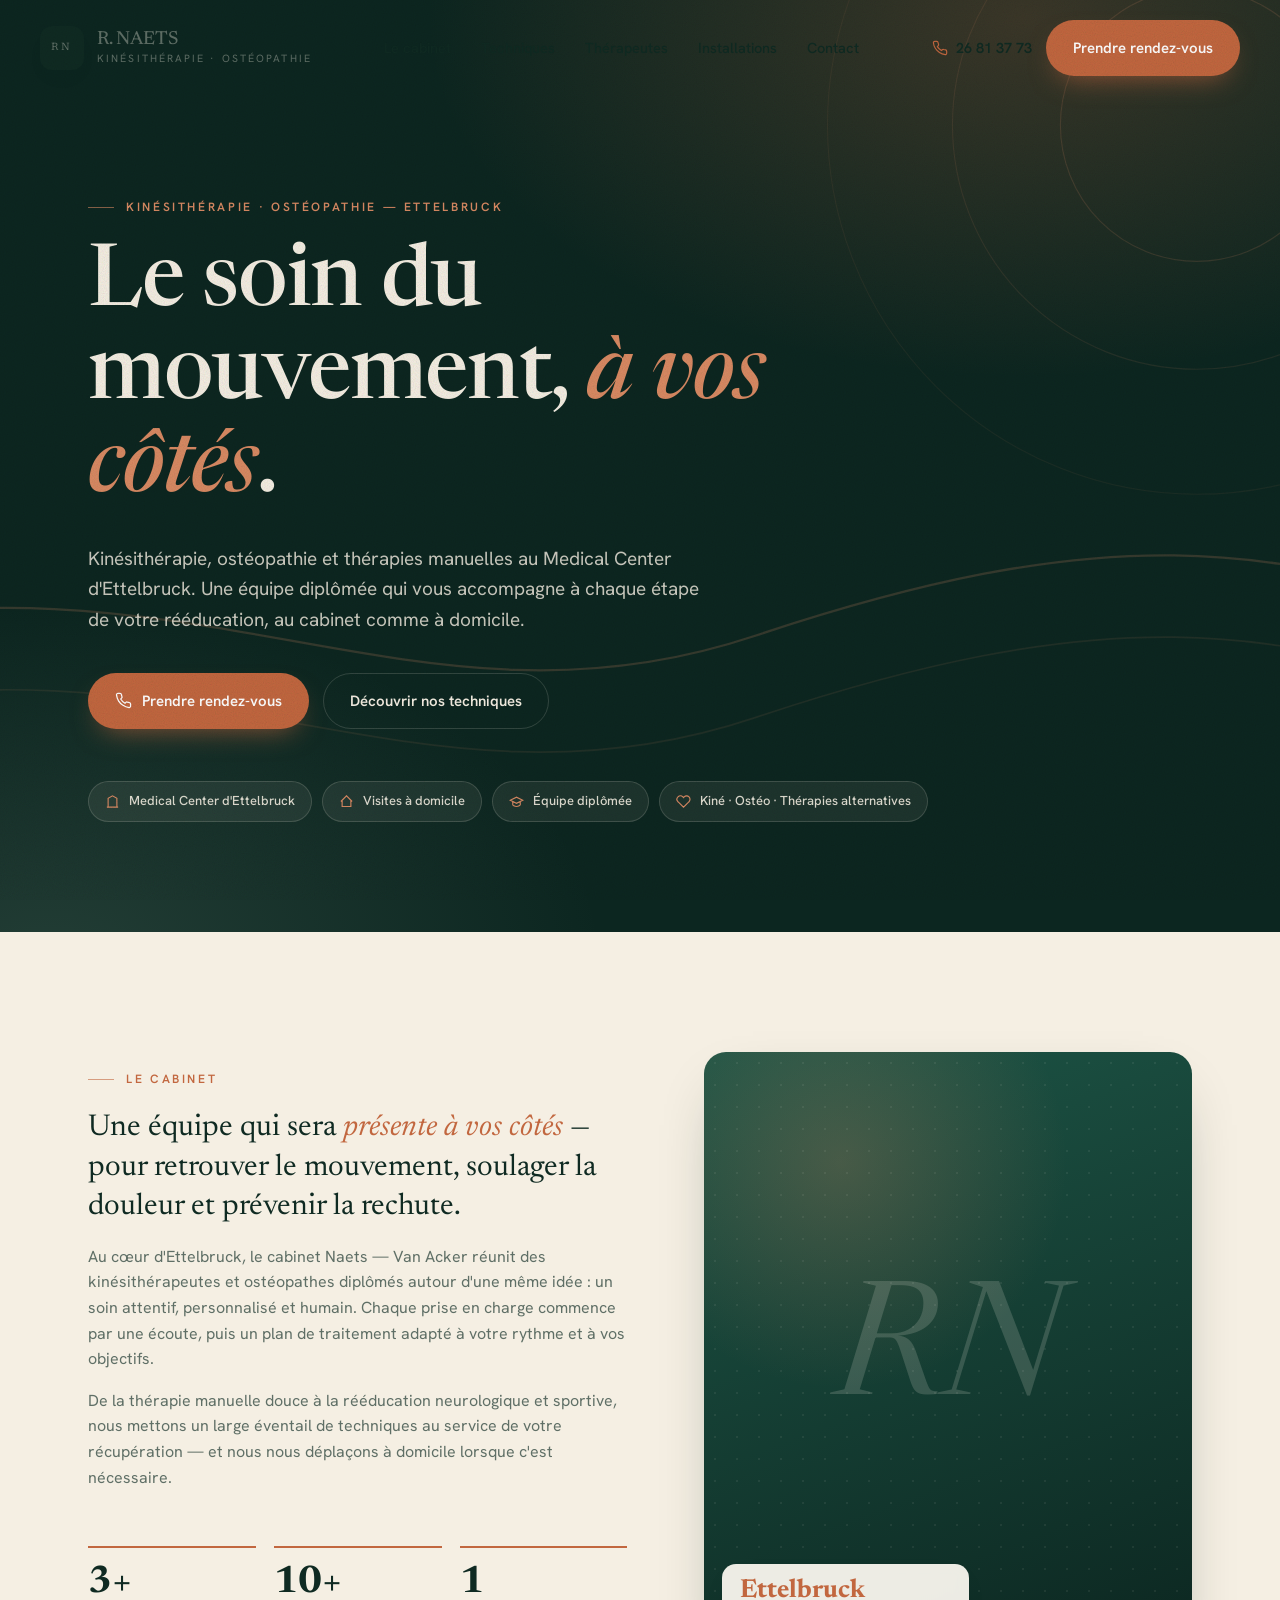
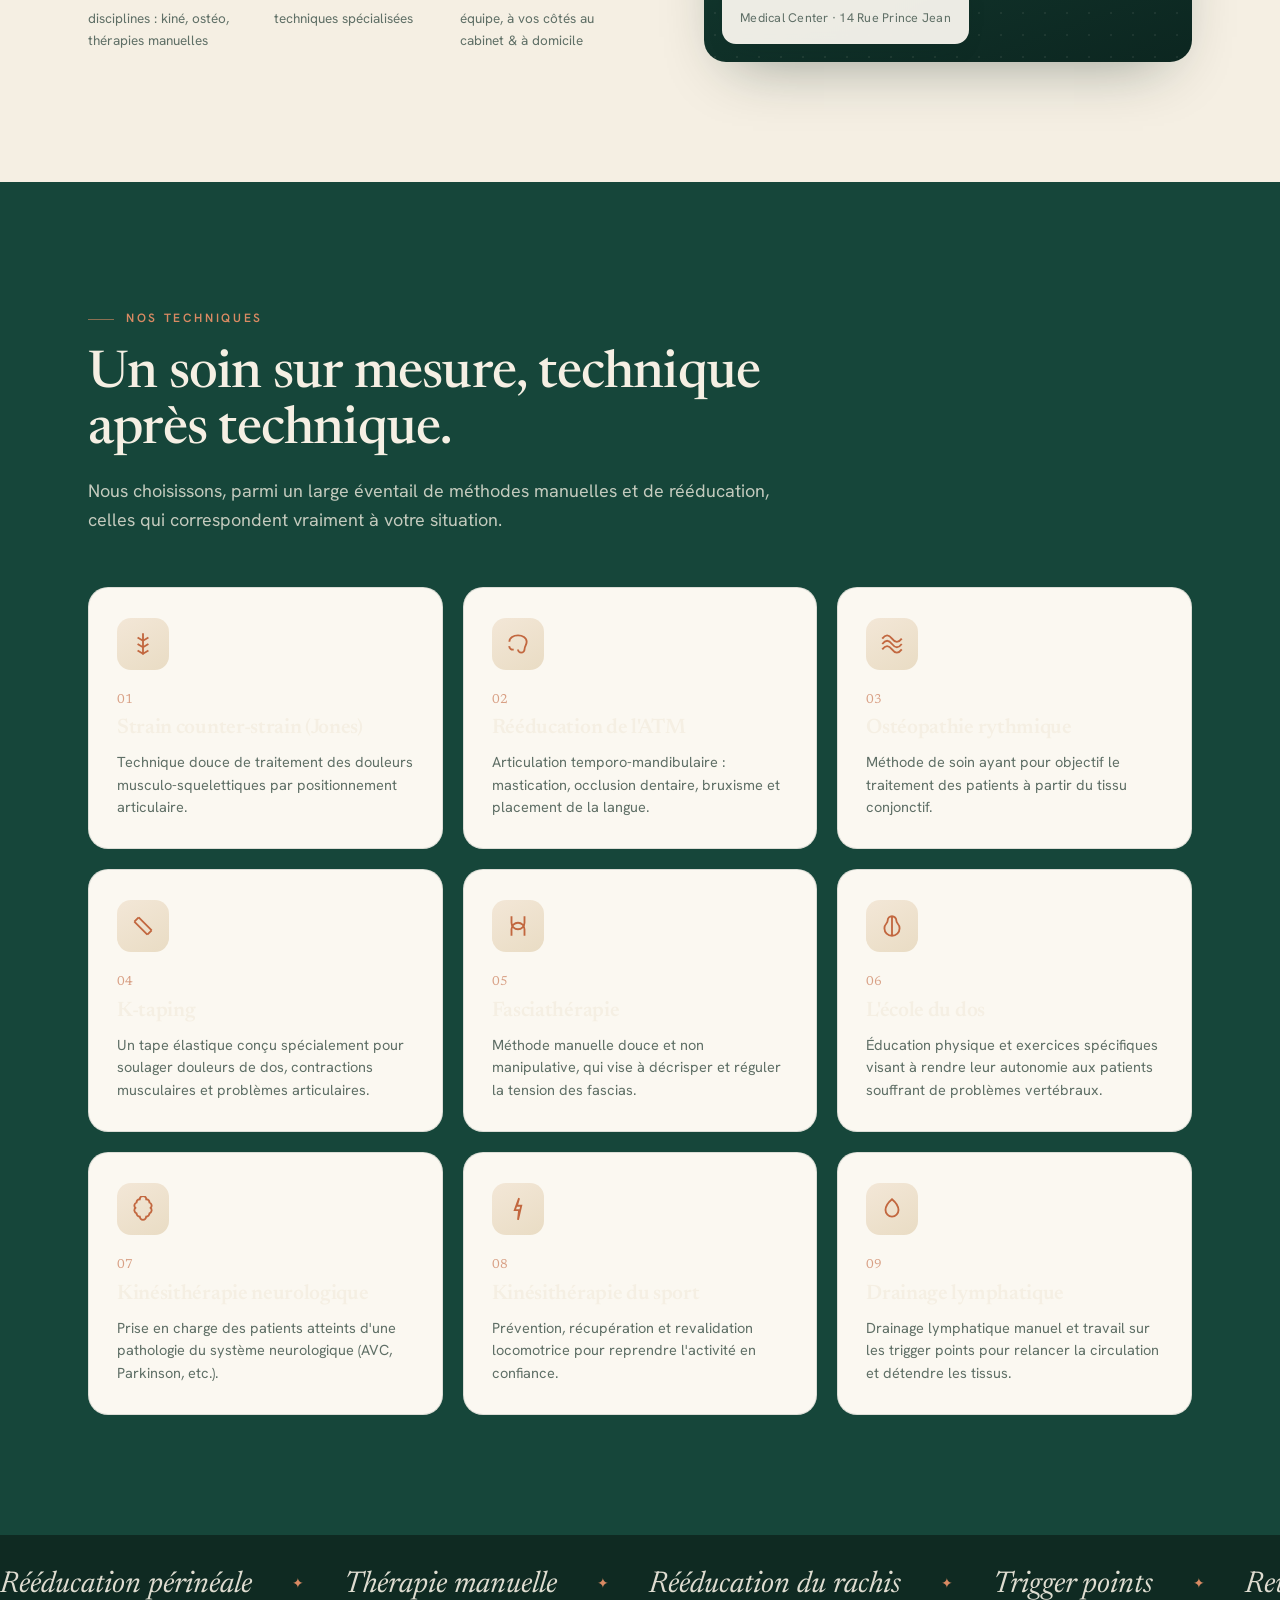
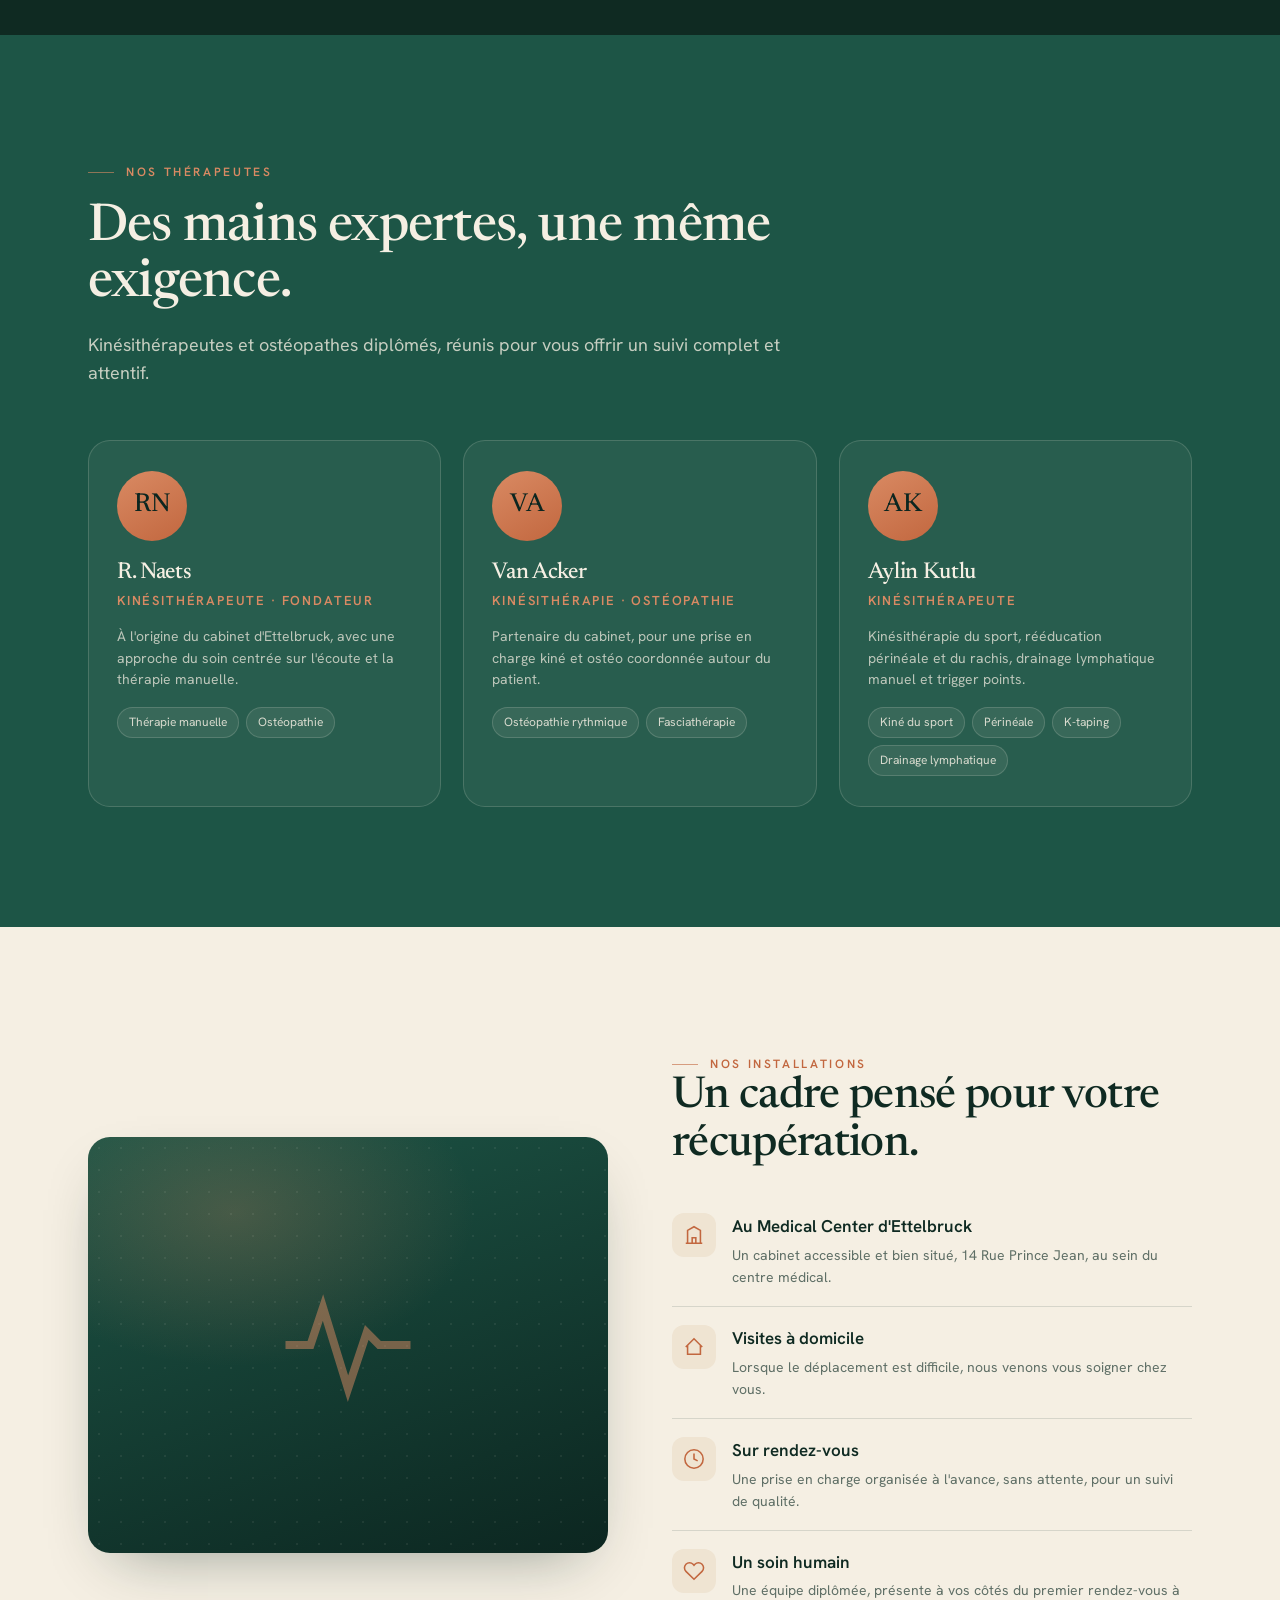
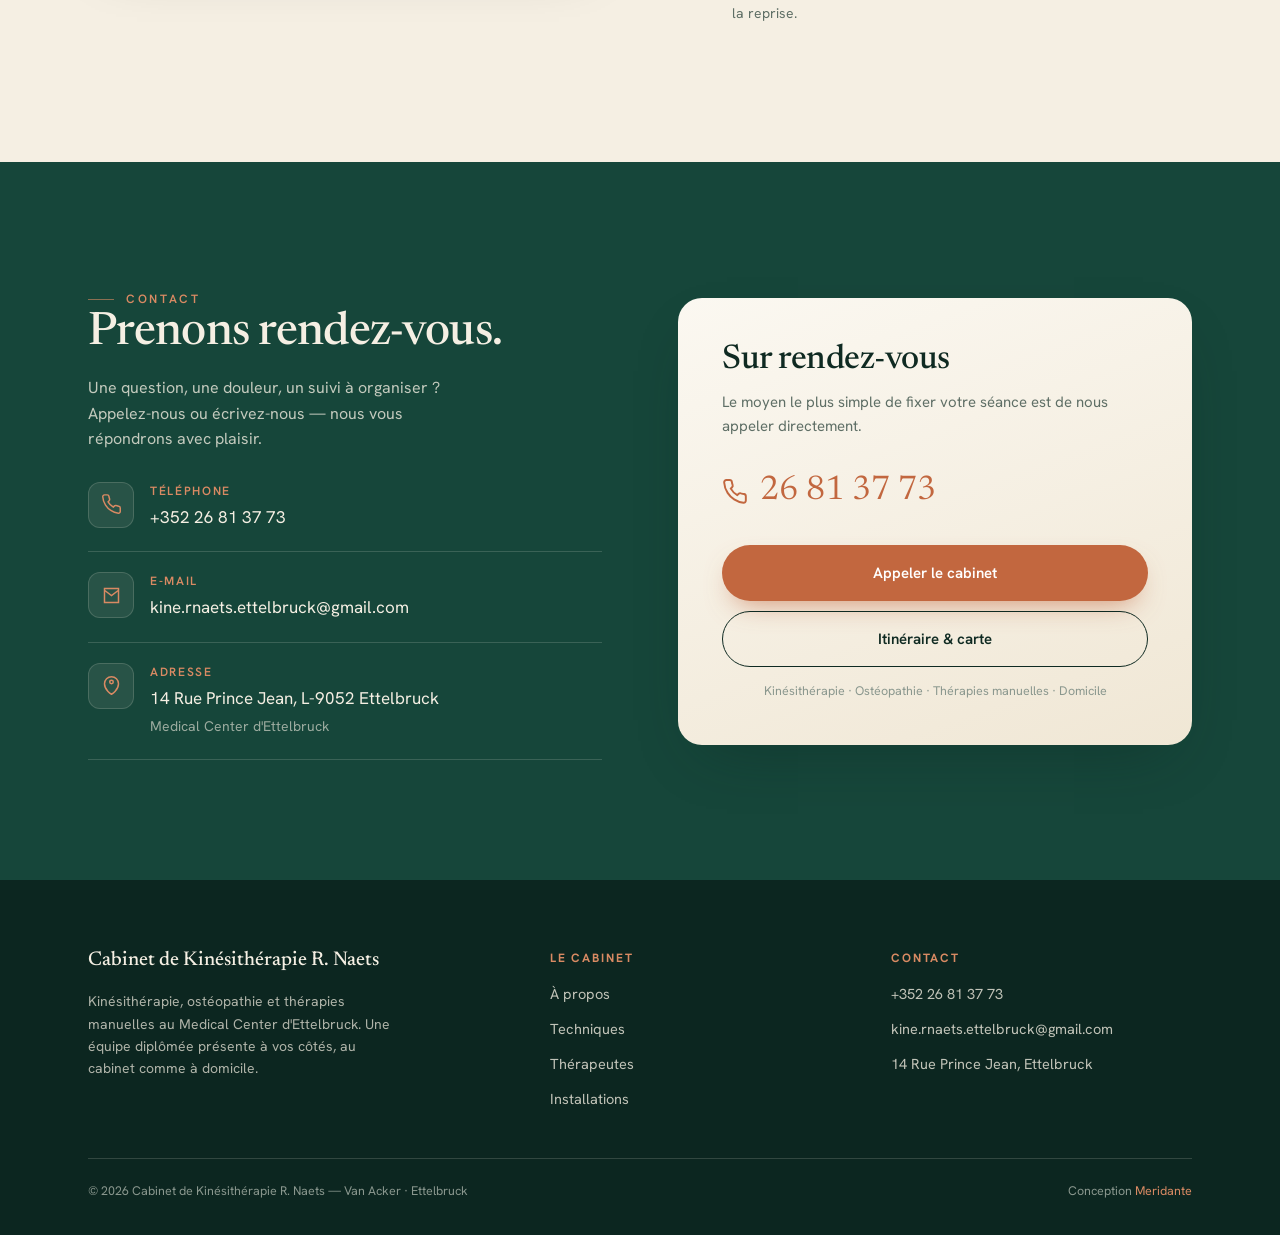
==== index.html @ c8c82222 "Kinésithérapie R. Naets — premium site overhaul" ====
<!doctype html>
<html lang="fr">
<head>
<meta charset="utf-8">
<meta name="viewport" content="width=device-width,initial-scale=1,viewport-fit=cover">
<title>Cabinet de Kinésithérapie R. Naets · Ettelbruck — Kinésithérapie & Ostéopathie</title>
<meta name="description" content="Kinésithérapie, ostéopathie et thérapies manuelles au Medical Center d'Ettelbruck. Une équipe diplômée présente à vos côtés — au cabinet comme à domicile. Sur rendez-vous : +352 26 81 37 73.">
<meta name="theme-color" content="#0f2a22">
<meta property="og:title" content="Cabinet de Kinésithérapie R. Naets · Ettelbruck">
<meta property="og:description" content="Le soin du mouvement, à vos côtés. Kinésithérapie · Ostéopathie · Thérapies manuelles.">
<meta property="og:type" content="website">
<link rel="icon" href="data:image/svg+xml,%3Csvg xmlns='http://www.w3.org/2000/svg' viewBox='0 0 32 32'%3E%3Crect width='32' height='32' rx='8' fill='%230f2a22'/%3E%3Ctext x='16' y='22' font-family='Georgia,serif' font-size='16' fill='%23d98a63' text-anchor='middle'%3ERN%3C/text%3E%3C/svg%3E">
<link rel="preconnect" href="https://fonts.googleapis.com"><link rel="preconnect" href="https://fonts.gstatic.com" crossorigin>
<link href="https://fonts.googleapis.com/css2?family=Newsreader:ital,opsz,wght@0,6..72,400;0,6..72,500;0,6..72,600;1,6..72,400;1,6..72,500&family=Hanken+Grotesk:wght@400;500;600;700&display=swap" rel="stylesheet">
<style>
:root{
  --ink:#0f2a22;--green:#16463a;--green2:#1d5546;--pine:#0c2620;
  --cream:#f5efe3;--cream2:#efe6d4;--paper:#fbf8f1;
  --clay:#c2673f;--clay2:#d98a63;--sage:#7d9b8b;--gold:#c2974a;
  --mut:#5f6f66;--mut2:#8a978e;--line:rgba(15,42,34,.13);--lineL:rgba(245,239,227,.16);
  --sh:0 24px 60px -28px rgba(12,38,32,.45);--sh2:0 10px 30px -18px rgba(12,38,32,.4);
  --disp:'Newsreader',Georgia,serif;--body:'Hanken Grotesk',system-ui,sans-serif;
}
*{box-sizing:border-box;margin:0;padding:0}
html{scroll-behavior:smooth;-webkit-text-size-adjust:100%}
body{font-family:var(--body);background:var(--cream);color:var(--ink);line-height:1.6;-webkit-font-smoothing:antialiased;overflow-x:hidden}
a{color:inherit;text-decoration:none}
img{max-width:100%;display:block}
h1,h2,h3{font-family:var(--disp);font-weight:500;line-height:1.08;letter-spacing:-.015em}
em{font-style:italic}
.wrap{max-width:1200px;margin:0 auto;padding:0 clamp(20px,5vw,48px)}
.grain{position:fixed;inset:0;z-index:9999;pointer-events:none;opacity:.5;mix-blend-mode:multiply;
  background-image:url("data:image/svg+xml,%3Csvg xmlns='http://www.w3.org/2000/svg' width='140' height='140'%3E%3Cfilter id='n'%3E%3CfeTurbulence type='fractalNoise' baseFrequency='.9' numOctaves='2'/%3E%3C/filter%3E%3Crect width='100%25' height='100%25' filter='url(%23n)' opacity='.55'/%3E%3C/svg%3E")}
.eyebrow{font-size:12px;font-weight:600;letter-spacing:.22em;text-transform:uppercase;color:var(--clay);display:inline-flex;align-items:center;gap:12px}
.eyebrow::before{content:"";width:26px;height:1px;background:var(--clay);opacity:.6}
.btn{display:inline-flex;align-items:center;gap:10px;font-weight:600;font-size:15px;padding:15px 26px;border-radius:100px;border:1px solid transparent;cursor:pointer;transition:.28s cubic-bezier(.2,.7,.3,1);white-space:nowrap}
.btn-primary{background:var(--clay);color:#fff;box-shadow:0 12px 28px -12px rgba(194,103,63,.75)}
.btn-primary:hover{background:#a9552f;transform:translateY(-2px);box-shadow:0 18px 34px -14px rgba(194,103,63,.85)}
.btn-ghost{border-color:currentColor;color:var(--ink)}
.btn-ghost:hover{background:var(--ink);color:var(--cream);border-color:var(--ink)}
.btn-light{border:1px solid var(--lineL);color:var(--cream)}
.btn-light:hover{background:var(--cream);color:var(--ink)}
.btn svg{width:17px;height:17px}

/* ===== Nav ===== */
header{position:fixed;top:0;left:0;right:0;z-index:100;transition:.35s}
header .bar{display:flex;align-items:center;justify-content:space-between;gap:20px;padding:20px 0;transition:.35s}
header.scrolled{background:rgba(251,248,241,.86);backdrop-filter:blur(16px) saturate(140%);-webkit-backdrop-filter:blur(16px) saturate(140%);border-bottom:1px solid var(--line)}
header.scrolled .bar{padding:12px 0}
.brand{display:flex;align-items:center;gap:13px}
.mono{width:44px;height:44px;border-radius:12px;background:var(--ink);color:var(--clay2);display:grid;place-items:center;font-family:var(--disp);font-size:19px;letter-spacing:.02em;flex:none;box-shadow:var(--sh2)}
.brand b{font-family:var(--disp);font-weight:500;font-size:19px;display:block;line-height:1.05;letter-spacing:-.01em}
.brand span{font-size:10.5px;letter-spacing:.2em;text-transform:uppercase;color:var(--mut)}
nav.links{display:flex;align-items:center;gap:30px}
nav.links a{font-size:14.5px;font-weight:500;color:var(--ink);position:relative;padding:4px 0;transition:.2s}
nav.links a::after{content:"";position:absolute;left:0;bottom:-2px;height:1.5px;width:0;background:var(--clay);transition:.28s}
nav.links a:hover{color:var(--clay)}nav.links a:hover::after{width:100%}
.navcta{display:flex;align-items:center;gap:14px}
.navcta .tel{font-weight:600;font-size:14.5px;display:flex;align-items:center;gap:8px;color:var(--ink)}
.navcta .tel svg{width:16px;height:16px;color:var(--clay)}
.burger{display:none;width:46px;height:46px;border:1px solid var(--line);border-radius:12px;background:var(--paper);cursor:pointer;flex-direction:column;gap:5px;align-items:center;justify-content:center}
.burger span{width:20px;height:2px;background:var(--ink);transition:.3s}

/* ===== Hero ===== */
.hero{position:relative;color:var(--cream);overflow:hidden;padding:clamp(130px,17vw,190px) 0 clamp(70px,9vw,110px);
  background:radial-gradient(85% 70% at 80% 2%,rgba(194,103,63,.26),transparent 55%),radial-gradient(72% 65% at 4% 104%,rgba(125,155,139,.20),transparent 60%),var(--pine)}
.hero-bg{position:absolute;inset:0;z-index:0;pointer-events:none}
.hero-art{position:absolute;inset:0;width:100%;height:100%}
.hero .wrap{position:relative;z-index:1}
.hero .eyebrow{color:var(--clay2)}.hero .eyebrow::before{background:var(--clay2)}
.hero h1{font-size:clamp(42px,7.4vw,86px);margin:22px 0 0;max-width:15ch}
.hero h1 em{color:var(--clay2)}
.hero .sub{margin-top:26px;max-width:56ch;font-size:clamp(16px,2vw,19px);color:rgba(245,239,227,.82)}
.hero .cta{margin-top:38px;display:flex;gap:14px;flex-wrap:wrap}
.chips{margin-top:52px;display:flex;flex-wrap:wrap;gap:10px}
.chip{display:inline-flex;align-items:center;gap:9px;font-size:13px;font-weight:500;padding:9px 16px;border-radius:100px;background:rgba(245,239,227,.07);border:1px solid var(--lineL);color:rgba(245,239,227,.9)}
.chip svg{width:15px;height:15px;color:var(--clay2)}

/* ===== Section shell ===== */
section{position:relative}
.sec{padding:clamp(70px,10vw,120px) 0}
.sec-head{max-width:720px}
.sec-head h2{font-size:clamp(30px,4.6vw,52px);margin:18px 0 0}
.sec-head p{margin-top:18px;font-size:clamp(15px,1.7vw,18px);color:var(--mut)}
.dark{background:var(--green);color:var(--cream)}
.dark .sec-head p{color:rgba(245,239,227,.78)}
.dark .eyebrow{color:var(--clay2)}.dark .eyebrow::before{background:var(--clay2)}

/* ===== Approach ===== */
.approach{display:grid;grid-template-columns:1.05fr .95fr;gap:clamp(36px,6vw,88px);align-items:center}
.approach .lead{font-family:var(--disp);font-size:clamp(22px,2.7vw,30px);line-height:1.32;font-weight:400}
.approach .lead .hl{color:var(--clay);font-style:italic}
.approach p+p{margin-top:16px;color:var(--mut)}
.figure{position:relative;border-radius:22px;overflow:hidden;box-shadow:var(--sh);aspect-ratio:4/5}
.figure img{width:100%;height:100%;object-fit:cover;filter:grayscale(.15) contrast(1.02) sepia(.08) hue-rotate(60deg) saturate(.9)}
.matte{background:linear-gradient(160deg,var(--green2),var(--pine));display:grid;place-items:center;position:relative;isolation:isolate}
.matte::before{content:"";position:absolute;inset:0;background:radial-gradient(75% 60% at 28% 18%,rgba(217,138,99,.24),transparent 62%);z-index:-1}
.matte::after{content:"";position:absolute;inset:0;background-image:radial-gradient(rgba(245,239,227,.07) 1px,transparent 1px);background-size:22px 22px;z-index:-1}
.matte-mono{font-family:var(--disp);font-style:italic;font-size:clamp(96px,15vw,158px);line-height:1;color:rgba(245,239,227,.17)}
.matte-ic{width:clamp(90px,16vw,150px);height:auto;color:rgba(217,138,99,.5)}
.figure .tag{position:absolute;left:18px;bottom:18px;background:rgba(251,248,241,.94);backdrop-filter:blur(6px);padding:14px 18px;border-radius:14px;box-shadow:var(--sh2);max-width:70%}
.figure .tag b{font-family:var(--disp);font-size:26px;color:var(--clay);display:block;line-height:1}
.figure .tag span{font-size:12.5px;color:var(--mut);letter-spacing:.02em}
.stats{display:grid;grid-template-columns:repeat(3,1fr);gap:18px;margin-top:56px}
.stat{border-top:2px solid var(--clay);padding-top:16px}
.stat b{font-family:var(--disp);font-size:clamp(26px,3.2vw,38px);display:block;line-height:1}
.stat span{font-size:13.5px;color:var(--mut);margin-top:6px;display:block}

/* ===== Techniques ===== */
.grid{display:grid;grid-template-columns:repeat(3,1fr);gap:20px;margin-top:52px}
.card{background:var(--paper);border:1px solid var(--line);border-radius:20px;padding:30px 28px;transition:.32s cubic-bezier(.2,.7,.3,1)}
.card:hover{transform:translateY(-6px);box-shadow:var(--sh);border-color:transparent}
.ic{width:52px;height:52px;border-radius:14px;background:linear-gradient(150deg,#f3e7d7,#e9dcc4);display:grid;place-items:center;color:var(--clay);margin-bottom:20px}
.ic svg{width:26px;height:26px}
.card h3{font-size:21px;font-weight:600}
.card p{margin-top:10px;font-size:14.5px;color:var(--mut);line-height:1.55}
.card .k{font-family:var(--disp);font-size:13px;color:var(--clay);opacity:.6;display:block;margin-bottom:8px}

/* ===== Spécialités marquee ===== */
.spec{padding:26px 0;background:var(--ink);color:var(--cream);overflow:hidden;white-space:nowrap}
.track{display:inline-flex;gap:40px;align-items:center;animation:scroll 34s linear infinite}
.track span{font-family:var(--disp);font-size:clamp(20px,2.6vw,30px);font-style:italic;color:rgba(245,239,227,.9);display:inline-flex;align-items:center;gap:40px}
.track span::after{content:"✦";color:var(--clay2);font-style:normal;font-size:14px}
@keyframes scroll{to{transform:translateX(-50%)}}

/* ===== Therapists ===== */
.team{display:grid;grid-template-columns:repeat(3,1fr);gap:22px;margin-top:52px}
.member{background:rgba(245,239,227,.05);border:1px solid var(--lineL);border-radius:22px;padding:30px 28px;transition:.3s}
.member:hover{background:rgba(245,239,227,.09);transform:translateY(-4px)}
.avatar{width:70px;height:70px;border-radius:50%;background:linear-gradient(150deg,var(--clay2),var(--clay));display:grid;place-items:center;font-family:var(--disp);font-size:26px;color:var(--pine);font-weight:500}
.member h3{margin-top:20px;font-size:23px;color:var(--cream)}
.member .role{font-size:13px;letter-spacing:.14em;text-transform:uppercase;color:var(--clay2);margin-top:5px;font-weight:600}
.member p{margin-top:14px;font-size:14px;color:rgba(245,239,227,.72);line-height:1.55}
.tags{margin-top:16px;display:flex;flex-wrap:wrap;gap:7px}
.tags i{font-style:normal;font-size:12px;padding:5px 11px;border-radius:100px;background:rgba(245,239,227,.08);border:1px solid var(--lineL);color:rgba(245,239,227,.85)}

/* ===== Cabinet / installations ===== */
.split{display:grid;grid-template-columns:1fr 1fr;gap:clamp(30px,5vw,70px);align-items:center}
.split .figure{aspect-ratio:5/4}
.feat{display:flex;gap:16px;padding:18px 0;border-bottom:1px solid var(--line)}
.feat:last-child{border-bottom:0}
.feat .fi{width:44px;height:44px;flex:none;border-radius:12px;background:#efe4d2;display:grid;place-items:center;color:var(--clay)}
.feat .fi svg{width:22px;height:22px}
.feat h4{font-size:17px;font-weight:600}
.feat p{font-size:14px;color:var(--mut);margin-top:3px}

/* ===== Contact ===== */
.contact{display:grid;grid-template-columns:1fr 1fr;gap:clamp(34px,6vw,80px);align-items:center}
.info li{list-style:none;display:flex;gap:16px;padding:20px 0;border-bottom:1px solid var(--lineL)}
.info li:first-child{padding-top:0}
.info .ci{width:46px;height:46px;flex:none;border-radius:12px;background:rgba(245,239,227,.08);border:1px solid var(--lineL);display:grid;place-items:center;color:var(--clay2)}
.info .ci svg{width:21px;height:21px}
.info .lab{font-size:12px;letter-spacing:.14em;text-transform:uppercase;color:var(--clay2);font-weight:600}
.info .val{font-size:17px;color:var(--cream);margin-top:3px}
.info .val a{border-bottom:1px solid transparent;transition:.2s}.info .val a:hover{border-color:var(--clay2)}
.cta-card{background:linear-gradient(160deg,var(--paper),#f0e7d5);color:var(--ink);border-radius:24px;padding:clamp(30px,4vw,44px);box-shadow:var(--sh)}
.cta-card h3{font-size:clamp(26px,3.2vw,34px)}
.cta-card p{margin-top:12px;color:var(--mut);font-size:15px}
.cta-card .big{display:flex;align-items:center;gap:12px;margin:26px 0 6px;font-family:var(--disp);font-size:clamp(26px,3.4vw,34px);color:var(--clay)}
.cta-card .big svg{width:26px;height:26px}
.cta-card .btn{margin-top:20px;width:100%;justify-content:center}
.cta-card .note{margin-top:14px;font-size:12.5px;color:var(--mut2);text-align:center}

/* ===== Footer ===== */
footer{background:var(--pine);color:rgba(245,239,227,.7);padding:64px 0 34px}
.fgrid{display:grid;grid-template-columns:1.4fr 1fr 1fr;gap:40px}
footer h5{font-family:var(--disp);font-size:20px;color:var(--cream);font-weight:500}
footer .muted{margin-top:14px;font-size:14px;max-width:38ch;line-height:1.6}
footer .fcol b{font-size:12px;letter-spacing:.16em;text-transform:uppercase;color:var(--clay2)}
footer .fcol a{display:block;margin-top:12px;font-size:14.5px;color:rgba(245,239,227,.78);transition:.2s}
footer .fcol a:hover{color:var(--cream)}
.fbot{margin-top:48px;padding-top:22px;border-top:1px solid var(--lineL);display:flex;justify-content:space-between;flex-wrap:wrap;gap:12px;font-size:12.5px;color:var(--mut2)}
.fbot a{color:var(--clay2)}

/* reveal */
[data-reveal]{opacity:0;transform:translateY(26px);transition:opacity .8s cubic-bezier(.2,.7,.3,1),transform .8s cubic-bezier(.2,.7,.3,1)}
[data-reveal].in{opacity:1;transform:none}

/* mobile */
#mnav{display:none}
@media(max-width:900px){
  nav.links,.navcta .tel{display:none}
  .burger{display:flex}
  .approach,.split,.contact{grid-template-columns:1fr}
  .grid,.team{grid-template-columns:1fr 1fr}
  .approach .figure{order:-1}
  #mnav{position:fixed;inset:0;z-index:99;background:var(--pine);color:var(--cream);display:flex;flex-direction:column;justify-content:center;gap:8px;padding:40px;transform:translateX(100%);transition:.4s cubic-bezier(.2,.7,.3,1)}
  #mnav.open{transform:none}
  #mnav a{font-family:var(--disp);font-size:30px;padding:10px 0;border-bottom:1px solid var(--lineL)}
  #mnav .btn{margin-top:24px;justify-content:center}
  #mnav .x{position:absolute;top:24px;right:24px;font-size:34px;color:var(--cream);background:none;border:0;cursor:pointer}
}
@media(max-width:560px){
  .grid,.team,.stats{grid-template-columns:1fr}
  .stats{gap:24px}
  .hero .cta{flex-direction:column}.hero .cta .btn{width:100%;justify-content:center}
  .fgrid{grid-template-columns:1fr;gap:30px}
}
@media(prefers-reduced-motion:reduce){*{animation:none!important}[data-reveal]{opacity:1;transform:none;transition:none}html{scroll-behavior:auto}}
</style>
</head>
<body>
<div class="grain"></div>

<header id="hdr">
  <div class="wrap bar">
    <a class="brand" href="#top">
      <span class="mono">RN</span>
      <span><b>R. Naets</b><span>Kinésithérapie · Ostéopathie</span></span>
    </a>
    <nav class="links">
      <a href="#approche">Le cabinet</a>
      <a href="#techniques">Techniques</a>
      <a href="#equipe">Thérapeutes</a>
      <a href="#cabinet">Installations</a>
      <a href="#contact">Contact</a>
    </nav>
    <div class="navcta">
      <a class="tel" href="tel:+35226813773"><svg viewBox="0 0 24 24" fill="none" stroke="currentColor" stroke-width="1.8"><path d="M22 16.9v3a2 2 0 0 1-2.2 2 19.8 19.8 0 0 1-8.6-3.1 19.5 19.5 0 0 1-6-6 19.8 19.8 0 0 1-3.1-8.7A2 2 0 0 1 4.1 2h3a2 2 0 0 1 2 1.7c.1 1 .4 1.9.7 2.8a2 2 0 0 1-.5 2.1L8.1 9.9a16 16 0 0 0 6 6l1.3-1.3a2 2 0 0 1 2.1-.4c.9.3 1.8.6 2.8.7a2 2 0 0 1 1.7 2z"/></svg>26 81 37 73</a>
      <a class="btn btn-primary" href="tel:+35226813773">Prendre rendez-vous</a>
    </div>
    <button class="burger" id="burger" aria-label="Menu"><span></span><span></span><span></span></button>
  </div>
</header>

<div id="mnav">
  <button class="x" id="mx" aria-label="Fermer">×</button>
  <a href="#approche">Le cabinet</a>
  <a href="#techniques">Techniques</a>
  <a href="#equipe">Thérapeutes</a>
  <a href="#cabinet">Installations</a>
  <a href="#contact">Contact</a>
  <a class="btn btn-primary" href="tel:+35226813773">Prendre rendez-vous</a>
</div>

<main id="top">

<!-- HERO -->
<section class="hero">
  <div class="hero-bg"><svg class="hero-art" viewBox="0 0 1440 820" preserveAspectRatio="xMidYMid slice" aria-hidden="true"><g fill="none" stroke="#d98a63"><circle cx="1210" cy="110" r="120" stroke-opacity=".16"/><circle cx="1210" cy="110" r="215" stroke-opacity=".11"/><circle cx="1210" cy="110" r="325" stroke-opacity=".07"/><path d="M-40 560 C 320 470 520 660 820 560 S 1280 470 1500 560" stroke-opacity=".2" stroke-width="2"/><path d="M-40 632 C 320 542 520 732 820 632 S 1280 542 1500 632" stroke-opacity=".1" stroke-width="1.5"/></g></svg></div>
  <div class="wrap">
    <span class="eyebrow">Kinésithérapie · Ostéopathie — Ettelbruck</span>
    <h1>Le soin du mouvement, <em>à vos côtés</em>.</h1>
    <p class="sub">Kinésithérapie, ostéopathie et thérapies manuelles au Medical Center d'Ettelbruck. Une équipe diplômée qui vous accompagne à chaque étape de votre rééducation, au cabinet comme à domicile.</p>
    <div class="cta">
      <a class="btn btn-primary" href="tel:+35226813773"><svg viewBox="0 0 24 24" fill="none" stroke="currentColor" stroke-width="1.8"><path d="M22 16.9v3a2 2 0 0 1-2.2 2 19.8 19.8 0 0 1-8.6-3.1 19.5 19.5 0 0 1-6-6 19.8 19.8 0 0 1-3.1-8.7A2 2 0 0 1 4.1 2h3a2 2 0 0 1 2 1.7c.1 1 .4 1.9.7 2.8a2 2 0 0 1-.5 2.1L8.1 9.9a16 16 0 0 0 6 6l1.3-1.3a2 2 0 0 1 2.1-.4c.9.3 1.8.6 2.8.7a2 2 0 0 1 1.7 2z"/></svg>Prendre rendez-vous</a>
      <a class="btn btn-light" href="#techniques">Découvrir nos techniques</a>
    </div>
    <div class="chips">
      <span class="chip"><svg viewBox="0 0 24 24" fill="none" stroke="currentColor" stroke-width="1.8"><path d="M3 21h18M5 21V7l7-4 7 4v14M9 9h.01M15 9h.01M9 13h.01M15 13h.01"/></svg>Medical Center d'Ettelbruck</span>
      <span class="chip"><svg viewBox="0 0 24 24" fill="none" stroke="currentColor" stroke-width="1.8"><path d="M3 12l9-9 9 9M5 10v10h14V10"/></svg>Visites à domicile</span>
      <span class="chip"><svg viewBox="0 0 24 24" fill="none" stroke="currentColor" stroke-width="1.8"><path d="M22 10L12 5 2 10l10 5 10-5zM6 12v5c0 1 2.7 3 6 3s6-2 6-3v-5"/></svg>Équipe diplômée</span>
      <span class="chip"><svg viewBox="0 0 24 24" fill="none" stroke="currentColor" stroke-width="1.8"><path d="M20.8 4.6a5.5 5.5 0 0 0-7.8 0L12 5.7l-1-1.1a5.5 5.5 0 0 0-7.8 7.8l1.1 1L12 21l7.7-7.6 1.1-1a5.5 5.5 0 0 0 0-7.8z"/></svg>Kiné · Ostéo · Thérapies alternatives</span>
    </div>
  </div>
</section>

<!-- APPROACH -->
<section class="sec" id="approche">
  <div class="wrap approach">
    <div data-reveal>
      <span class="eyebrow">Le cabinet</span>
      <p class="lead" style="margin-top:20px">Une équipe qui sera <span class="hl">présente à vos côtés</span> — pour retrouver le mouvement, soulager la douleur et prévenir la rechute.</p>
      <p>Au cœur d'Ettelbruck, le cabinet Naets — Van Acker réunit des kinésithérapeutes et ostéopathes diplômés autour d'une même idée : un soin attentif, personnalisé et humain. Chaque prise en charge commence par une écoute, puis un plan de traitement adapté à votre rythme et à vos objectifs.</p>
      <p>De la thérapie manuelle douce à la rééducation neurologique et sportive, nous mettons un large éventail de techniques au service de votre récupération — et nous nous déplaçons à domicile lorsque c'est nécessaire.</p>
      <div class="stats">
        <div class="stat"><b>3+</b><span>disciplines : kiné, ostéo, thérapies manuelles</span></div>
        <div class="stat"><b>10+</b><span>techniques spécialisées</span></div>
        <div class="stat"><b>1</b><span>équipe, à vos côtés au cabinet & à domicile</span></div>
      </div>
    </div>
    <div class="figure matte" data-reveal>
      <div class="matte-mono">RN</div>
      <div class="tag"><b>Ettelbruck</b><span>Medical Center · 14 Rue Prince Jean</span></div>
    </div>
  </div>
</section>

<!-- TECHNIQUES -->
<section class="sec dark" id="techniques">
  <div class="wrap">
    <div class="sec-head" data-reveal>
      <span class="eyebrow">Nos techniques</span>
      <h2>Un soin sur mesure, technique après technique.</h2>
      <p>Nous choisissons, parmi un large éventail de méthodes manuelles et de rééducation, celles qui correspondent vraiment à votre situation.</p>
    </div>
    <div class="grid">
      <div class="card" data-reveal><div class="ic"><svg viewBox="0 0 24 24" fill="none" stroke="currentColor" stroke-width="1.7"><path d="M12 2v20M7 6l5 3 5-3M7 12l5 3 5-3M7 18l5 3 5-3"/></svg></div><span class="k">01</span><h3>Strain counter-strain (Jones)</h3><p>Technique douce de traitement des douleurs musculo-squelettiques par positionnement articulaire.</p></div>
      <div class="card" data-reveal><div class="ic"><svg viewBox="0 0 24 24" fill="none" stroke="currentColor" stroke-width="1.7"><path d="M4 10c0-4 4-6 8-6s8 2 8 6c0 3-2 4-2 7a3 3 0 0 1-6 0M8 17a3 3 0 0 1-4-3"/></svg></div><span class="k">02</span><h3>Rééducation de l'ATM</h3><p>Articulation temporo-mandibulaire : mastication, occlusion dentaire, bruxisme et placement de la langue.</p></div>
      <div class="card" data-reveal><div class="ic"><svg viewBox="0 0 24 24" fill="none" stroke="currentColor" stroke-width="1.7"><path d="M3 12c3-4 6-4 9 0s6 4 9 0M3 17c3-4 6-4 9 0s6 4 9 0M3 7c3-4 6-4 9 0s6 4 9 0"/></svg></div><span class="k">03</span><h3>Ostéopathie rythmique</h3><p>Méthode de soin ayant pour objectif le traitement des patients à partir du tissu conjonctif.</p></div>
      <div class="card" data-reveal><div class="ic"><svg viewBox="0 0 24 24" fill="none" stroke="currentColor" stroke-width="1.7"><path d="M4 8l12 12M8 4l12 12M4 8l4-4M16 20l4-4"/></svg></div><span class="k">04</span><h3>K-taping</h3><p>Un tape élastique conçu spécialement pour soulager douleurs de dos, contractions musculaires et problèmes articulaires.</p></div>
      <div class="card" data-reveal><div class="ic"><svg viewBox="0 0 24 24" fill="none" stroke="currentColor" stroke-width="1.7"><path d="M6 3v6a6 6 0 0 0 12 0V3M6 21v-6a6 6 0 0 1 12 0v6"/></svg></div><span class="k">05</span><h3>Fasciathérapie</h3><p>Méthode manuelle douce et non manipulative, qui vise à décrisper et réguler la tension des fascias.</p></div>
      <div class="card" data-reveal><div class="ic"><svg viewBox="0 0 24 24" fill="none" stroke="currentColor" stroke-width="1.7"><path d="M12 3a4 4 0 0 0-4 4c0 3-3 3-3 7a7 7 0 0 0 14 0c0-4-3-4-3-7a4 4 0 0 0-4-4zM12 3v18"/></svg></div><span class="k">06</span><h3>L'école du dos</h3><p>Éducation physique et exercices spécifiques visant à rendre leur autonomie aux patients souffrant de problèmes vertébraux.</p></div>
      <div class="card" data-reveal><div class="ic"><svg viewBox="0 0 24 24" fill="none" stroke="currentColor" stroke-width="1.7"><path d="M9 3a3 3 0 0 0-3 3 3 3 0 0 0-1 5 3 3 0 0 0 1 5 3 3 0 0 0 3 3 3 3 0 0 0 6 0 3 3 0 0 0 3-3 3 3 0 0 0 1-5 3 3 0 0 0-1-5 3 3 0 0 0-3-3 3 3 0 0 0-6 0z"/></svg></div><span class="k">07</span><h3>Kinésithérapie neurologique</h3><p>Prise en charge des patients atteints d'une pathologie du système neurologique (AVC, Parkinson, etc.).</p></div>
      <div class="card" data-reveal><div class="ic"><svg viewBox="0 0 24 24" fill="none" stroke="currentColor" stroke-width="1.7"><path d="M13 2l-2 7h4l-3 13 1-9H9l4-11z"/></svg></div><span class="k">08</span><h3>Kinésithérapie du sport</h3><p>Prévention, récupération et revalidation locomotrice pour reprendre l'activité en confiance.</p></div>
      <div class="card" data-reveal><div class="ic"><svg viewBox="0 0 24 24" fill="none" stroke="currentColor" stroke-width="1.7"><path d="M12 3s6 5 6 10a6 6 0 0 1-12 0c0-5 6-10 6-10z"/></svg></div><span class="k">09</span><h3>Drainage lymphatique</h3><p>Drainage lymphatique manuel et travail sur les trigger points pour relancer la circulation et détendre les tissus.</p></div>
    </div>
  </div>
</section>

<!-- SPÉCIALITÉS marquee -->
<div class="spec" aria-hidden="true">
  <div class="track">
    <span>Rééducation périnéale</span><span>Thérapie manuelle</span><span>Rééducation du rachis</span><span>Trigger points</span><span>Revalidation locomotrice</span><span>Activité physique & obésité</span>
    <span>Rééducation périnéale</span><span>Thérapie manuelle</span><span>Rééducation du rachis</span><span>Trigger points</span><span>Revalidation locomotrice</span><span>Activité physique & obésité</span>
  </div>
</div>

<!-- TEAM -->
<section class="sec dark" id="equipe" style="background:var(--green2)">
  <div class="wrap">
    <div class="sec-head" data-reveal>
      <span class="eyebrow">Nos thérapeutes</span>
      <h2>Des mains expertes, une même exigence.</h2>
      <p>Kinésithérapeutes et ostéopathes diplômés, réunis pour vous offrir un suivi complet et attentif.</p>
    </div>
    <div class="team">
      <div class="member" data-reveal>
        <div class="avatar">RN</div>
        <h3>R. Naets</h3><div class="role">Kinésithérapeute · Fondateur</div>
        <p>À l'origine du cabinet d'Ettelbruck, avec une approche du soin centrée sur l'écoute et la thérapie manuelle.</p>
        <div class="tags"><i>Thérapie manuelle</i><i>Ostéopathie</i></div>
      </div>
      <div class="member" data-reveal>
        <div class="avatar">VA</div>
        <h3>Van Acker</h3><div class="role">Kinésithérapie · Ostéopathie</div>
        <p>Partenaire du cabinet, pour une prise en charge kiné et ostéo coordonnée autour du patient.</p>
        <div class="tags"><i>Ostéopathie rythmique</i><i>Fasciathérapie</i></div>
      </div>
      <div class="member" data-reveal>
        <div class="avatar">AK</div>
        <h3>Aylin Kutlu</h3><div class="role">Kinésithérapeute</div>
        <p>Kinésithérapie du sport, rééducation périnéale et du rachis, drainage lymphatique manuel et trigger points.</p>
        <div class="tags"><i>Kiné du sport</i><i>Périnéale</i><i>K-taping</i><i>Drainage lymphatique</i></div>
      </div>
    </div>
  </div>
</section>

<!-- CABINET / INSTALLATIONS -->
<section class="sec" id="cabinet">
  <div class="wrap split">
    <div class="figure matte" data-reveal>
      <svg class="matte-ic" viewBox="0 0 24 24" fill="none" stroke="currentColor" stroke-width="1.3" aria-hidden="true"><path d="M2 12h4l2-6 4 13 3-9 2 2h5"/></svg>
    </div>
    <div data-reveal>
      <span class="eyebrow">Nos installations</span>
      <h2 class="sec-head" style="font-size:clamp(28px,4vw,44px)">Un cadre pensé pour votre récupération.</h2>
      <div style="margin-top:26px">
        <div class="feat"><div class="fi"><svg viewBox="0 0 24 24" fill="none" stroke="currentColor" stroke-width="1.7"><path d="M3 21h18M5 21V7l7-4 7 4v14M10 21v-6h4v6"/></svg></div><div><h4>Au Medical Center d'Ettelbruck</h4><p>Un cabinet accessible et bien situé, 14 Rue Prince Jean, au sein du centre médical.</p></div></div>
        <div class="feat"><div class="fi"><svg viewBox="0 0 24 24" fill="none" stroke="currentColor" stroke-width="1.7"><path d="M3 12l9-9 9 9M5 10v10h14V10"/></svg></div><div><h4>Visites à domicile</h4><p>Lorsque le déplacement est difficile, nous venons vous soigner chez vous.</p></div></div>
        <div class="feat"><div class="fi"><svg viewBox="0 0 24 24" fill="none" stroke="currentColor" stroke-width="1.7"><path d="M12 2a10 10 0 1 0 0 20 10 10 0 0 0 0-20zM12 6v6l4 2"/></svg></div><div><h4>Sur rendez-vous</h4><p>Une prise en charge organisée à l'avance, sans attente, pour un suivi de qualité.</p></div></div>
        <div class="feat"><div class="fi"><svg viewBox="0 0 24 24" fill="none" stroke="currentColor" stroke-width="1.7"><path d="M20.8 4.6a5.5 5.5 0 0 0-7.8 0L12 5.7l-1-1.1a5.5 5.5 0 1 0-7.8 7.8L12 21l8.8-8.6a5.5 5.5 0 0 0 0-7.8z"/></svg></div><div><h4>Un soin humain</h4><p>Une équipe diplômée, présente à vos côtés du premier rendez-vous à la reprise.</p></div></div>
      </div>
    </div>
  </div>
</section>

<!-- CONTACT -->
<section class="sec dark" id="contact">
  <div class="wrap contact">
    <div data-reveal>
      <span class="eyebrow">Contact</span>
      <h2 class="sec-head" style="font-size:clamp(28px,4vw,46px)">Prenons rendez-vous.</h2>
      <p style="color:rgba(245,239,227,.78);margin-top:16px;max-width:44ch">Une question, une douleur, un suivi à organiser ? Appelez-nous ou écrivez-nous — nous vous répondrons avec plaisir.</p>
      <ul class="info" style="margin-top:30px">
        <li><span class="ci"><svg viewBox="0 0 24 24" fill="none" stroke="currentColor" stroke-width="1.7"><path d="M22 16.9v3a2 2 0 0 1-2.2 2 19.8 19.8 0 0 1-8.6-3.1 19.5 19.5 0 0 1-6-6A19.8 19.8 0 0 1 2 3.2 2 2 0 0 1 4.1 1h3a2 2 0 0 1 2 1.7c.1 1 .4 1.9.7 2.8a2 2 0 0 1-.5 2.1L8.1 8.9a16 16 0 0 0 6 6l1.3-1.3a2 2 0 0 1 2.1-.4c.9.3 1.8.6 2.8.7a2 2 0 0 1 1.7 2z"/></svg></span><div><div class="lab">Téléphone</div><div class="val"><a href="tel:+35226813773">+352 26 81 37 73</a></div></div></li>
        <li><span class="ci"><svg viewBox="0 0 24 24" fill="none" stroke="currentColor" stroke-width="1.7"><path d="M4 4h16v16H4zM4 6l8 6 8-6"/></svg></span><div><div class="lab">E-mail</div><div class="val"><a href="mailto:kine.rnaets.ettelbruck@gmail.com">kine.rnaets.ettelbruck@gmail.com</a></div></div></li>
        <li><span class="ci"><svg viewBox="0 0 24 24" fill="none" stroke="currentColor" stroke-width="1.7"><path d="M12 22s8-4.5 8-12a8 8 0 1 0-16 0c0 7.5 8 12 8 12zM12 10a2 2 0 1 0 0-4 2 2 0 0 0 0 4z"/></svg></span><div><div class="lab">Adresse</div><div class="val">14 Rue Prince Jean, L-9052 Ettelbruck<br><span style="font-size:14px;color:rgba(245,239,227,.6)">Medical Center d'Ettelbruck</span></div></div></li>
      </ul>
    </div>
    <div class="cta-card" data-reveal>
      <h3>Sur rendez-vous</h3>
      <p>Le moyen le plus simple de fixer votre séance est de nous appeler directement.</p>
      <a class="big" href="tel:+35226813773"><svg viewBox="0 0 24 24" fill="none" stroke="currentColor" stroke-width="1.8"><path d="M22 16.9v3a2 2 0 0 1-2.2 2 19.8 19.8 0 0 1-8.6-3.1 19.5 19.5 0 0 1-6-6A19.8 19.8 0 0 1 2 3.2 2 2 0 0 1 4.1 1h3a2 2 0 0 1 2 1.7c.1 1 .4 1.9.7 2.8a2 2 0 0 1-.5 2.1L8.1 8.9a16 16 0 0 0 6 6l1.3-1.3a2 2 0 0 1 2.1-.4c.9.3 1.8.6 2.8.7a2 2 0 0 1 1.7 2z"/></svg>26 81 37 73</a>
      <a class="btn btn-primary" href="tel:+35226813773">Appeler le cabinet</a>
      <a class="btn btn-ghost" style="width:100%;justify-content:center;margin-top:10px" href="https://www.google.com/maps/search/?api=1&query=Medical+Center+Ettelbruck+14+Rue+Prince+Jean" target="_blank" rel="noopener">Itinéraire &amp; carte</a>
      <p class="note">Kinésithérapie · Ostéopathie · Thérapies manuelles · Domicile</p>
    </div>
  </div>
</section>

</main>

<footer>
  <div class="wrap">
    <div class="fgrid">
      <div>
        <h5>Cabinet de Kinésithérapie R. Naets</h5>
        <p class="muted">Kinésithérapie, ostéopathie et thérapies manuelles au Medical Center d'Ettelbruck. Une équipe diplômée présente à vos côtés, au cabinet comme à domicile.</p>
      </div>
      <div class="fcol">
        <b>Le cabinet</b>
        <a href="#approche">À propos</a><a href="#techniques">Techniques</a><a href="#equipe">Thérapeutes</a><a href="#cabinet">Installations</a>
      </div>
      <div class="fcol">
        <b>Contact</b>
        <a href="tel:+35226813773">+352 26 81 37 73</a><a href="mailto:kine.rnaets.ettelbruck@gmail.com">kine.rnaets.ettelbruck@gmail.com</a><a href="https://www.google.com/maps/search/?api=1&query=Medical+Center+Ettelbruck+14+Rue+Prince+Jean" target="_blank" rel="noopener">14 Rue Prince Jean, Ettelbruck</a>
      </div>
    </div>
    <div class="fbot">
      <span>© 2026 Cabinet de Kinésithérapie R. Naets — Van Acker · Ettelbruck</span>
      <span>Conception <a href="#top">Meridante</a></span>
    </div>
  </div>
</footer>

<script>
(function(){
  var h=document.getElementById('hdr');
  var on=function(){h.classList.toggle('scrolled',scrollY>24)};on();addEventListener('scroll',on,{passive:true});
  var m=document.getElementById('mnav');
  document.getElementById('burger').onclick=function(){m.classList.add('open')};
  document.getElementById('mx').onclick=function(){m.classList.remove('open')};
  m.querySelectorAll('a').forEach(function(a){a.onclick=function(){m.classList.remove('open')}});
  if(!matchMedia('(prefers-reduced-motion:reduce)').matches){
    var io=new IntersectionObserver(function(es){es.forEach(function(e){if(e.isIntersecting){e.target.classList.add('in');io.unobserve(e.target)}})},{threshold:.14});
    document.querySelectorAll('[data-reveal]').forEach(function(el,i){el.style.transitionDelay=(i%3*70)+'ms';io.observe(el)});
  }
})();
</script>
<script type="application/ld+json">
{"@context":"https://schema.org","@type":"Physiotherapy","name":"Cabinet de Kinésithérapie R. Naets — Van Acker","image":"","telephone":"+352 26 81 37 73","email":"kine.rnaets.ettelbruck@gmail.com","address":{"@type":"PostalAddress","streetAddress":"14 Rue Prince Jean","postalCode":"L-9052","addressLocality":"Ettelbruck","addressCountry":"LU"},"medicalSpecialty":["Physiotherapy","Osteopathy"],"areaServed":"Ettelbruck","availableService":["Kinésithérapie","Ostéopathie","Thérapie manuelle","Drainage lymphatique","Rééducation neurologique","Kinésithérapie du sport"]}
</script>
</body>
</html>
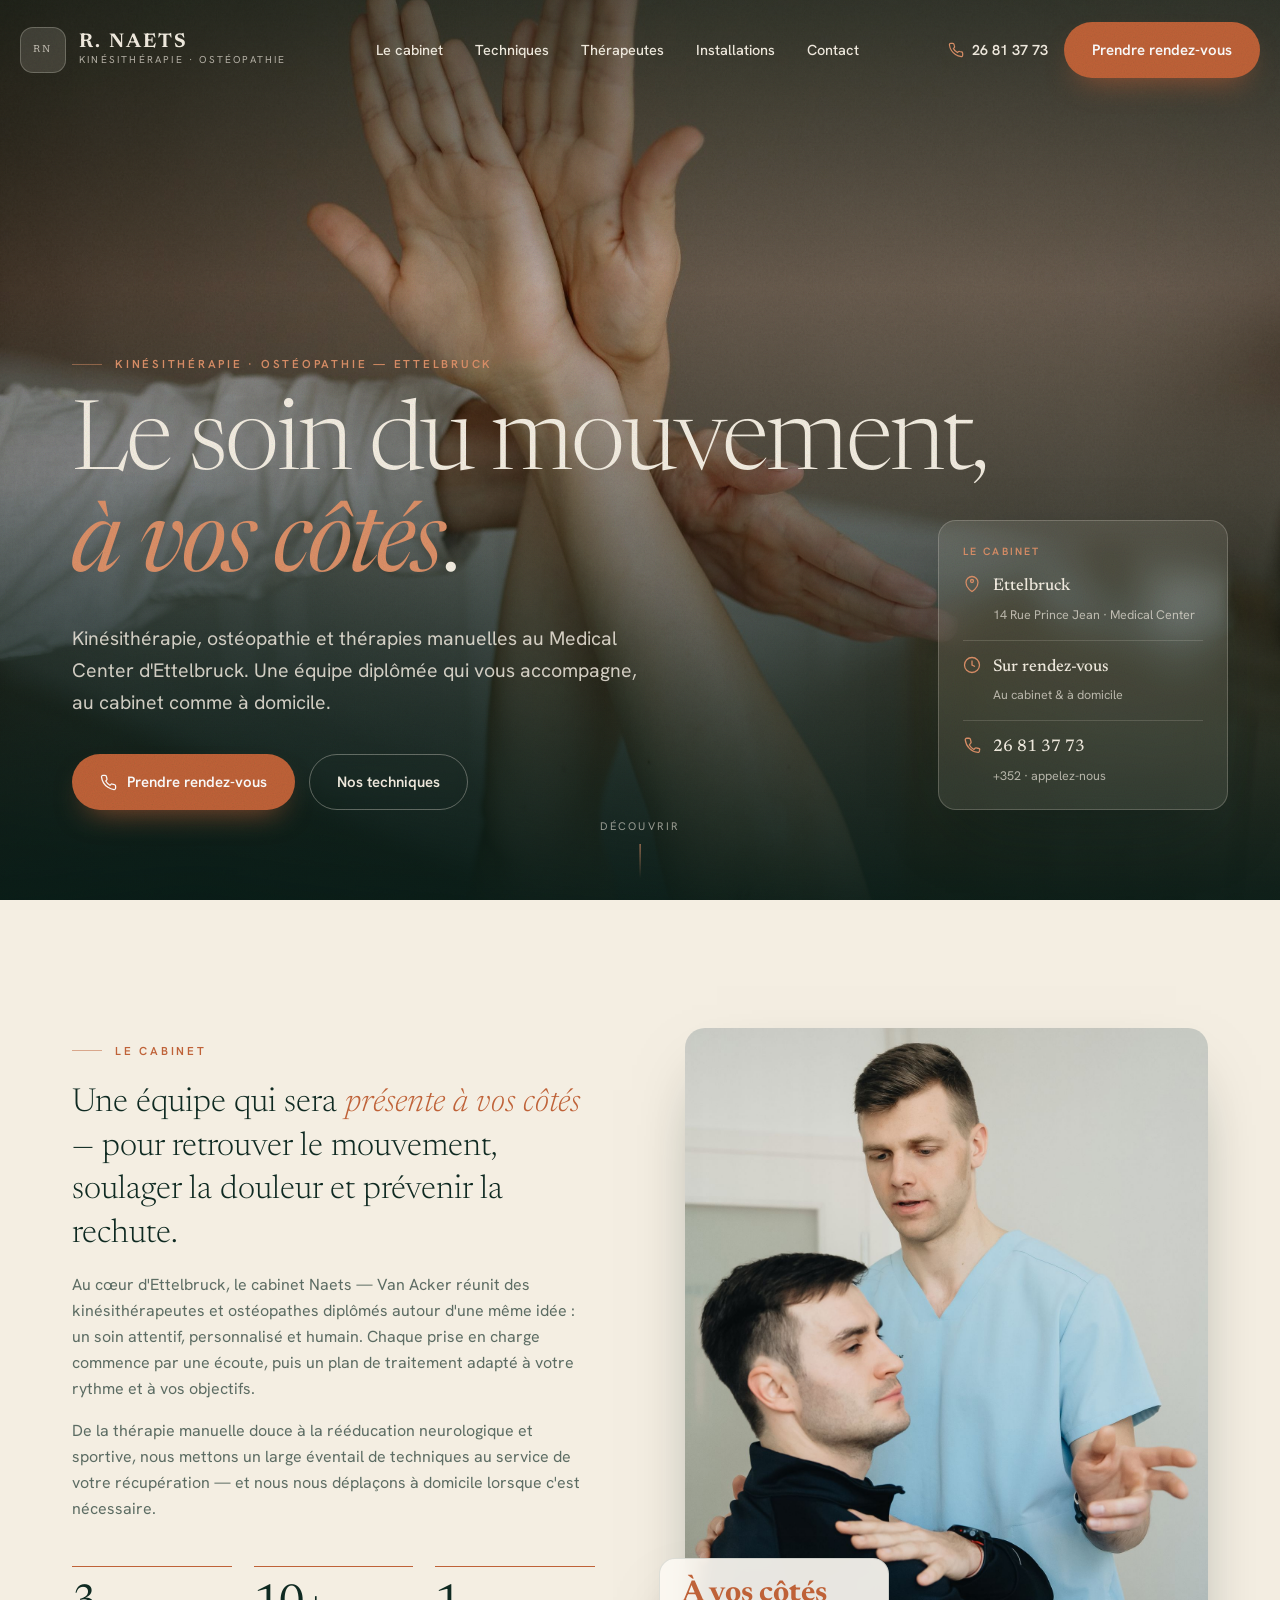
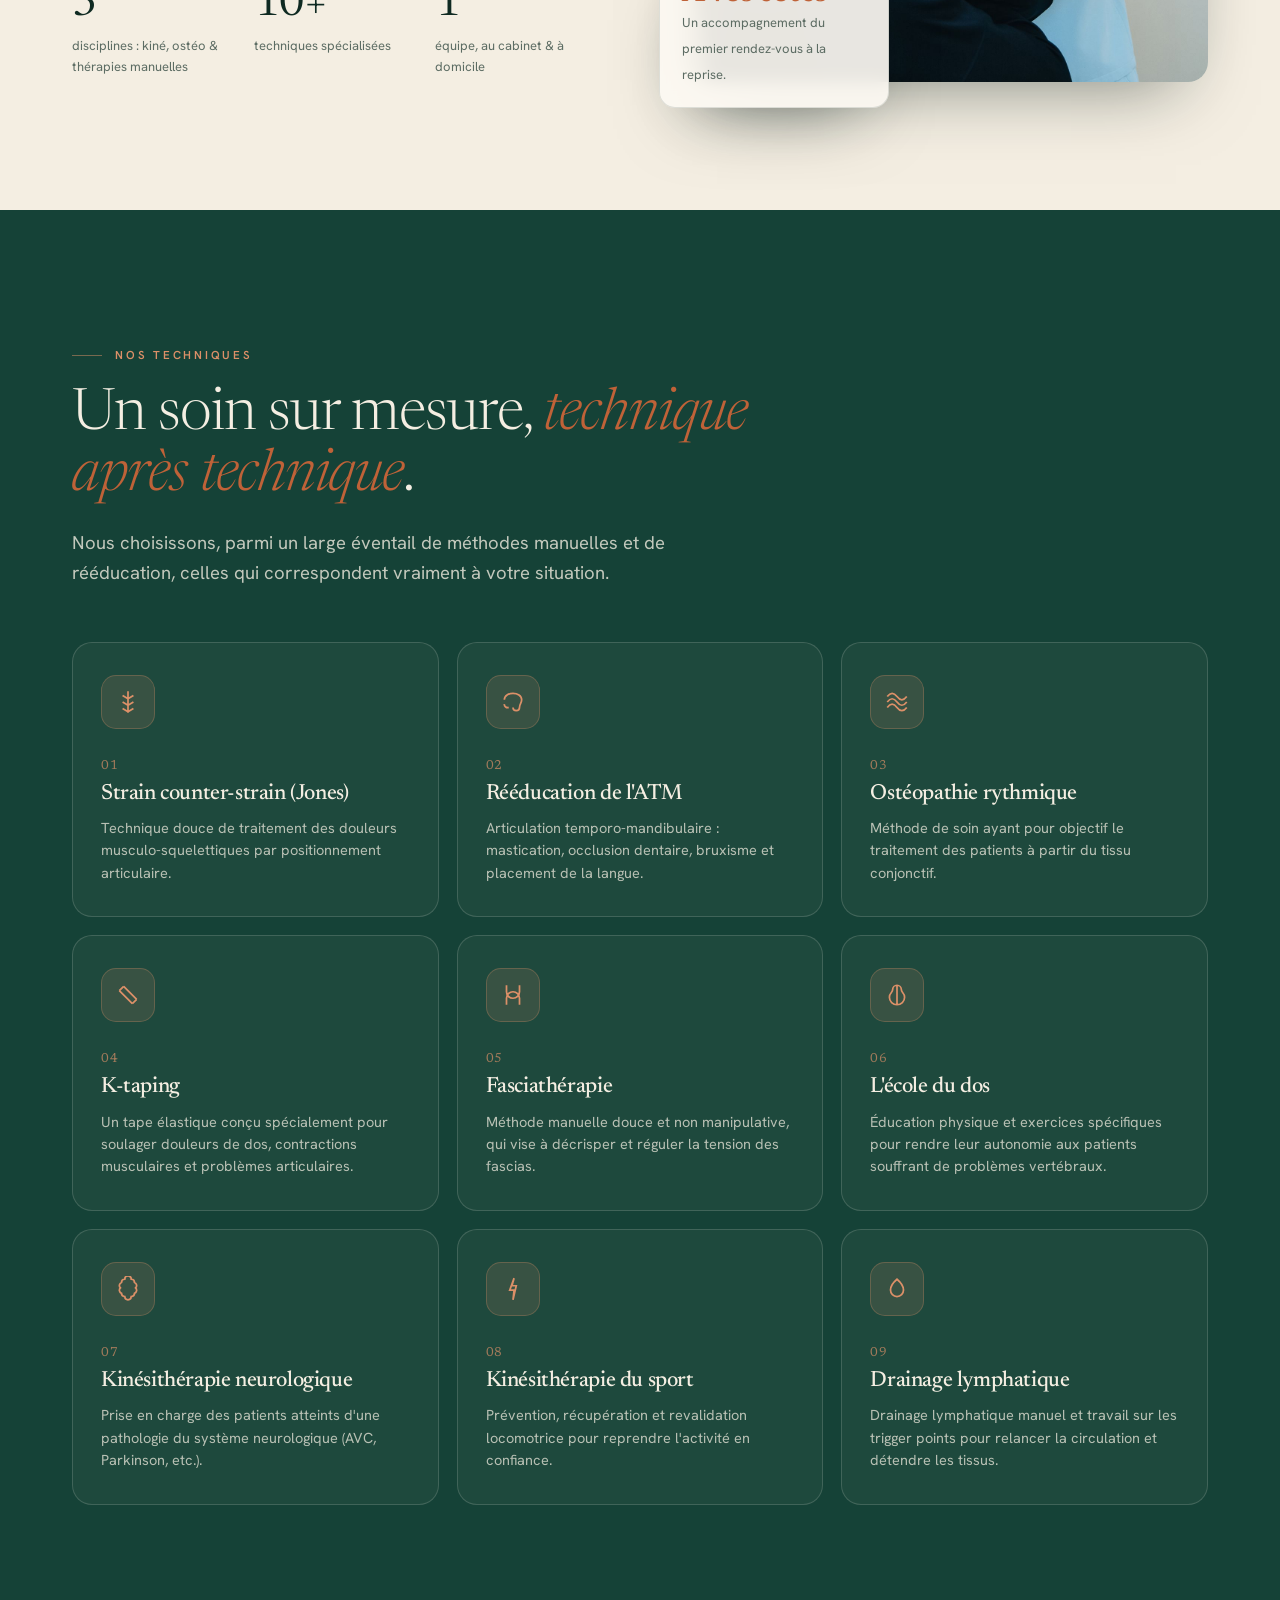
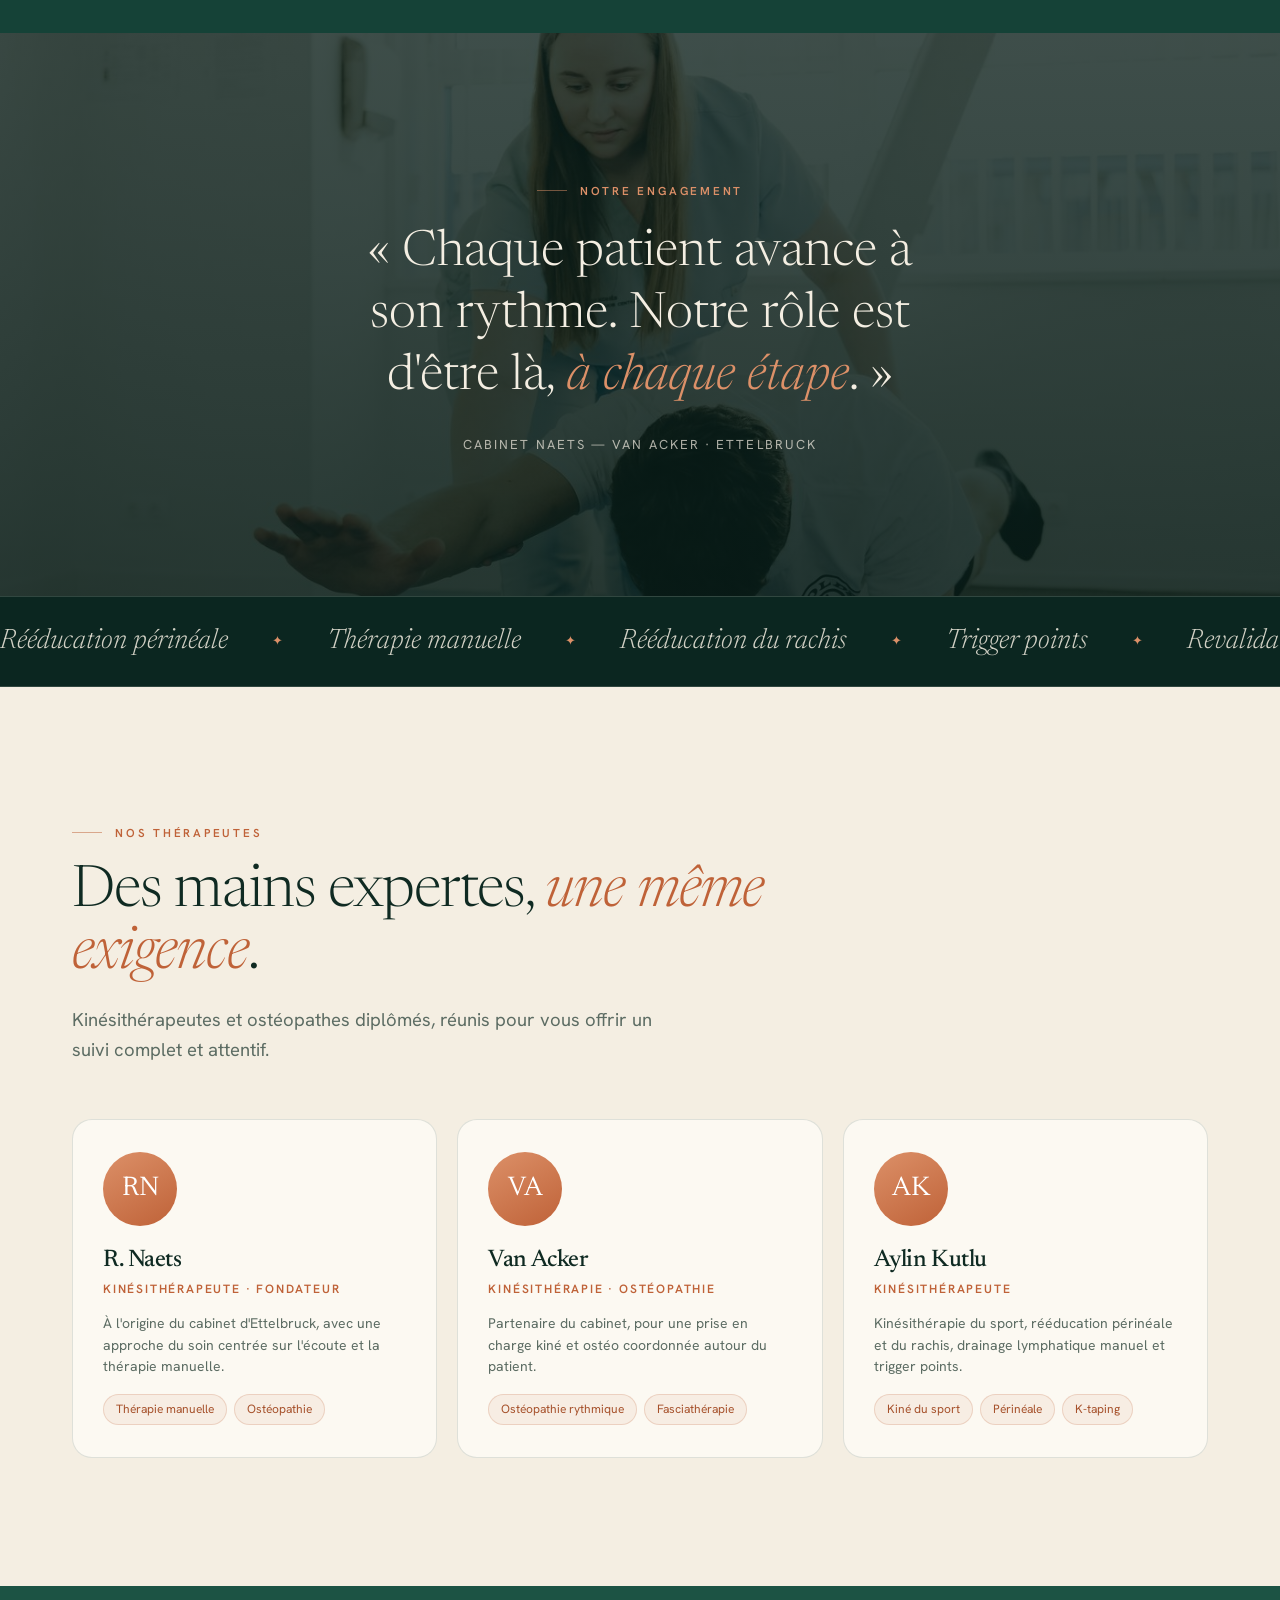
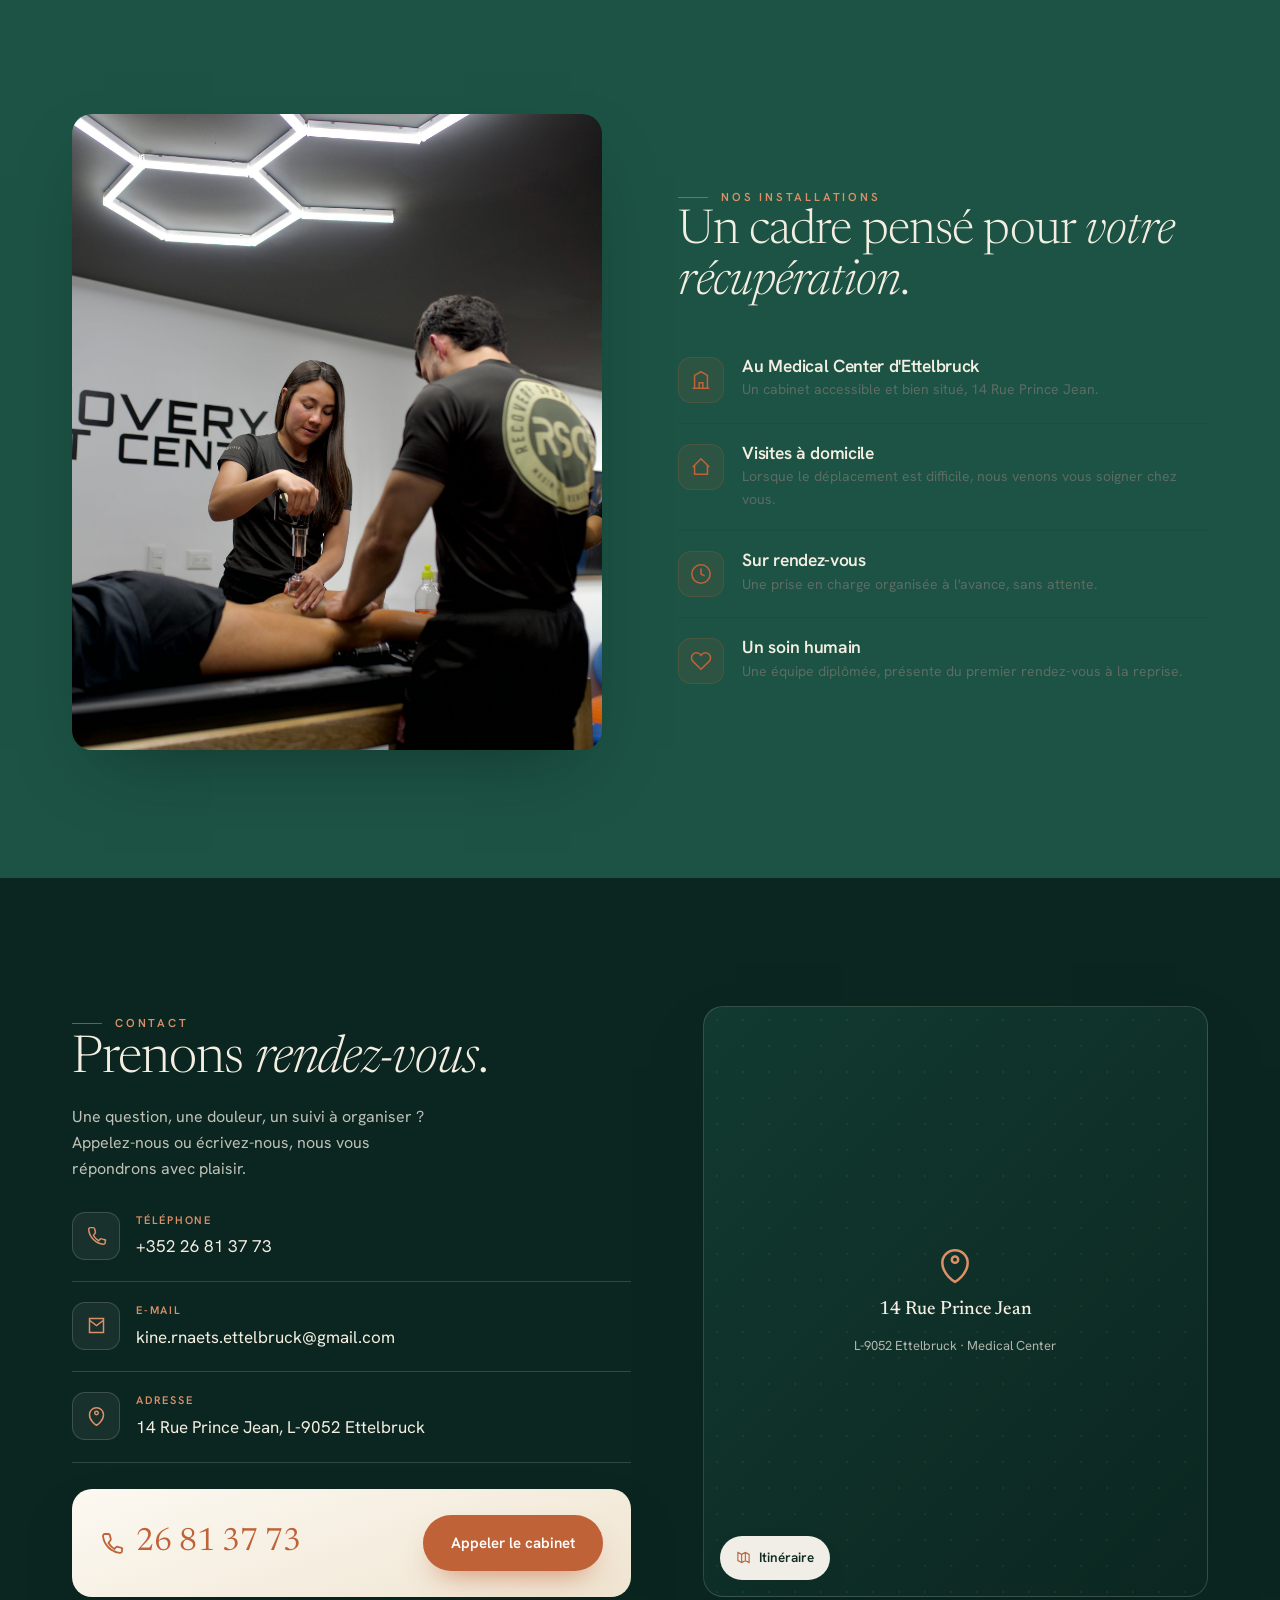
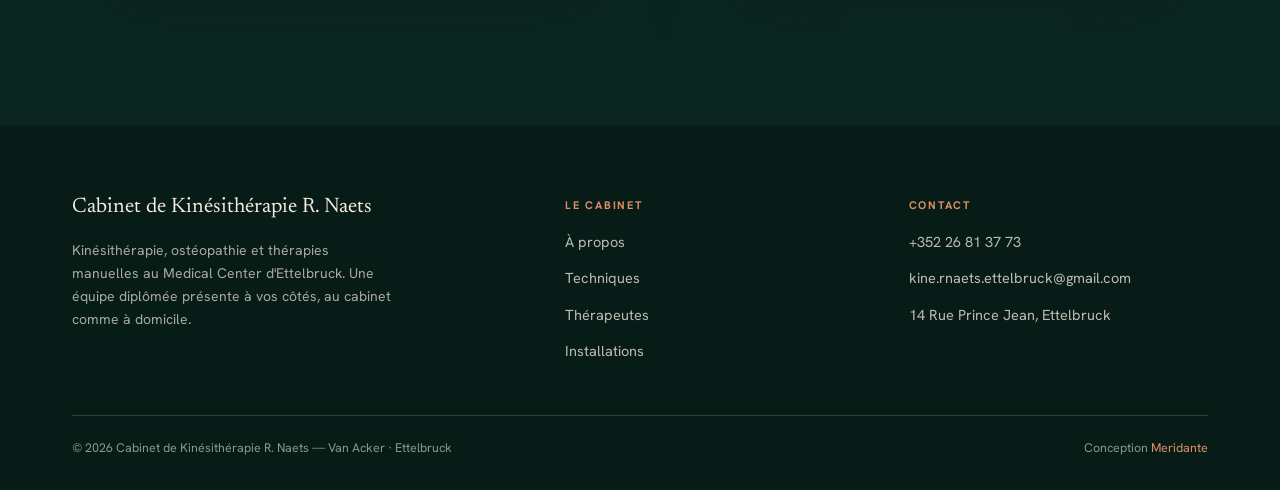
==== commit 751420a4: "Premium rebuild: real photography, editorial layout, cinematic band, robust map" ====
--- a/index.html
+++ b/index.html
@@ -4,199 +4,227 @@
 <meta charset="utf-8">
 <meta name="viewport" content="width=device-width,initial-scale=1,viewport-fit=cover">
 <title>Cabinet de Kinésithérapie R. Naets · Ettelbruck — Kinésithérapie & Ostéopathie</title>
-<meta name="description" content="Kinésithérapie, ostéopathie et thérapies manuelles au Medical Center d'Ettelbruck. Une équipe diplômée présente à vos côtés — au cabinet comme à domicile. Sur rendez-vous : +352 26 81 37 73.">
-<meta name="theme-color" content="#0f2a22">
+<meta name="description" content="Kinésithérapie, ostéopathie et thérapies manuelles au Medical Center d'Ettelbruck. Une équipe diplômée présente à vos côtés, au cabinet comme à domicile. Sur rendez-vous : +352 26 81 37 73.">
+<meta name="theme-color" content="#0c2620">
 <meta property="og:title" content="Cabinet de Kinésithérapie R. Naets · Ettelbruck">
-<meta property="og:description" content="Le soin du mouvement, à vos côtés. Kinésithérapie · Ostéopathie · Thérapies manuelles.">
+<meta property="og:description" content="Le soin du mouvement, à vos côtés.">
 <meta property="og:type" content="website">
-<link rel="icon" href="data:image/svg+xml,%3Csvg xmlns='http://www.w3.org/2000/svg' viewBox='0 0 32 32'%3E%3Crect width='32' height='32' rx='8' fill='%230f2a22'/%3E%3Ctext x='16' y='22' font-family='Georgia,serif' font-size='16' fill='%23d98a63' text-anchor='middle'%3ERN%3C/text%3E%3C/svg%3E">
+<link rel="icon" href="data:image/svg+xml,%3Csvg xmlns='http://www.w3.org/2000/svg' viewBox='0 0 32 32'%3E%3Crect width='32' height='32' rx='8' fill='%230c2620'/%3E%3Ctext x='16' y='22' font-family='Georgia,serif' font-size='15' fill='%23d98a63' text-anchor='middle'%3ERN%3C/text%3E%3C/svg%3E">
 <link rel="preconnect" href="https://fonts.googleapis.com"><link rel="preconnect" href="https://fonts.gstatic.com" crossorigin>
-<link href="https://fonts.googleapis.com/css2?family=Newsreader:ital,opsz,wght@0,6..72,400;0,6..72,500;0,6..72,600;1,6..72,400;1,6..72,500&family=Hanken+Grotesk:wght@400;500;600;700&display=swap" rel="stylesheet">
+<link href="https://fonts.googleapis.com/css2?family=Newsreader:ital,opsz,wght@0,6..72,300;0,6..72,400;0,6..72,500;1,6..72,300;1,6..72,400&family=Hanken+Grotesk:wght@400;500;600;700&display=swap" rel="stylesheet">
 <style>
 :root{
-  --ink:#0f2a22;--green:#16463a;--green2:#1d5546;--pine:#0c2620;
-  --cream:#f5efe3;--cream2:#efe6d4;--paper:#fbf8f1;
-  --clay:#c2673f;--clay2:#d98a63;--sage:#7d9b8b;--gold:#c2974a;
-  --mut:#5f6f66;--mut2:#8a978e;--line:rgba(15,42,34,.13);--lineL:rgba(245,239,227,.16);
-  --sh:0 24px 60px -28px rgba(12,38,32,.45);--sh2:0 10px 30px -18px rgba(12,38,32,.4);
+  --ink:#0f2a22;--green:#154237;--green2:#1c5344;--pine:#0b2620;--pine2:#081c17;
+  --cream:#f4eee2;--cream2:#eae0cd;--paper:#fcf9f2;
+  --clay:#bf6238;--clay2:#dc9068;--clayS:#a6512b;--sage:#8aa596;--gold:#c9a24e;
+  --mut:#5c6c63;--mut2:#8a978e;--line:rgba(15,42,34,.12);--lineD:rgba(244,238,226,.16);
+  --sh:0 30px 70px -32px rgba(9,28,23,.55);--sh2:0 14px 36px -20px rgba(9,28,23,.5);
   --disp:'Newsreader',Georgia,serif;--body:'Hanken Grotesk',system-ui,sans-serif;
+  --r:20px;
 }
 *{box-sizing:border-box;margin:0;padding:0}
 html{scroll-behavior:smooth;-webkit-text-size-adjust:100%}
-body{font-family:var(--body);background:var(--cream);color:var(--ink);line-height:1.6;-webkit-font-smoothing:antialiased;overflow-x:hidden}
+body{font-family:var(--body);background:var(--cream);color:var(--ink);line-height:1.62;-webkit-font-smoothing:antialiased;overflow-x:hidden}
 a{color:inherit;text-decoration:none}
 img{max-width:100%;display:block}
-h1,h2,h3{font-family:var(--disp);font-weight:500;line-height:1.08;letter-spacing:-.015em}
+h1,h2,h3,h4{font-family:var(--disp);font-weight:400;line-height:1.06;letter-spacing:-.018em}
 em{font-style:italic}
-.wrap{max-width:1200px;margin:0 auto;padding:0 clamp(20px,5vw,48px)}
-.grain{position:fixed;inset:0;z-index:9999;pointer-events:none;opacity:.5;mix-blend-mode:multiply;
-  background-image:url("data:image/svg+xml,%3Csvg xmlns='http://www.w3.org/2000/svg' width='140' height='140'%3E%3Cfilter id='n'%3E%3CfeTurbulence type='fractalNoise' baseFrequency='.9' numOctaves='2'/%3E%3C/filter%3E%3Crect width='100%25' height='100%25' filter='url(%23n)' opacity='.55'/%3E%3C/svg%3E")}
-.eyebrow{font-size:12px;font-weight:600;letter-spacing:.22em;text-transform:uppercase;color:var(--clay);display:inline-flex;align-items:center;gap:12px}
-.eyebrow::before{content:"";width:26px;height:1px;background:var(--clay);opacity:.6}
-.btn{display:inline-flex;align-items:center;gap:10px;font-weight:600;font-size:15px;padding:15px 26px;border-radius:100px;border:1px solid transparent;cursor:pointer;transition:.28s cubic-bezier(.2,.7,.3,1);white-space:nowrap}
-.btn-primary{background:var(--clay);color:#fff;box-shadow:0 12px 28px -12px rgba(194,103,63,.75)}
-.btn-primary:hover{background:#a9552f;transform:translateY(-2px);box-shadow:0 18px 34px -14px rgba(194,103,63,.85)}
-.btn-ghost{border-color:currentColor;color:var(--ink)}
-.btn-ghost:hover{background:var(--ink);color:var(--cream);border-color:var(--ink)}
-.btn-light{border:1px solid var(--lineL);color:var(--cream)}
-.btn-light:hover{background:var(--cream);color:var(--ink)}
-.btn svg{width:17px;height:17px}
+::selection{background:var(--clay);color:#fff}
+.wrap{max-width:1240px;margin:0 auto;padding:0 clamp(20px,5vw,52px)}
+.grain{position:fixed;inset:0;z-index:9999;pointer-events:none;opacity:.42;mix-blend-mode:multiply;
+  background-image:url("data:image/svg+xml,%3Csvg xmlns='http://www.w3.org/2000/svg' width='120' height='120'%3E%3Cfilter id='n'%3E%3CfeTurbulence type='fractalNoise' baseFrequency='.9' numOctaves='2'/%3E%3C/filter%3E%3Crect width='100%25' height='100%25' filter='url(%23n)' opacity='.5'/%3E%3C/svg%3E")}
+.eyebrow{font-size:11.5px;font-weight:600;letter-spacing:.24em;text-transform:uppercase;color:var(--clay);display:inline-flex;align-items:center;gap:13px}
+.eyebrow::before{content:"";width:30px;height:1px;background:currentColor;opacity:.5}
+.btn{display:inline-flex;align-items:center;gap:10px;font-weight:600;font-size:15px;padding:15px 27px;border-radius:100px;border:1px solid transparent;cursor:pointer;transition:.3s cubic-bezier(.2,.7,.3,1);white-space:nowrap}
+.btn svg{width:17px;height:17px;transition:.3s}
+.btn-primary{background:var(--clay);color:#fff;box-shadow:0 14px 30px -14px rgba(191,98,56,.8)}
+.btn-primary:hover{background:var(--clayS);transform:translateY(-2px);box-shadow:0 20px 38px -16px rgba(191,98,56,.9)}
+.btn-primary:hover svg{transform:translateX(3px)}
+.btn-ghost{border-color:var(--line);color:var(--ink);background:rgba(255,255,255,.4)}
+.btn-ghost:hover{border-color:var(--ink)}
+.btn-light{border:1px solid rgba(244,238,226,.35);color:var(--cream);backdrop-filter:blur(6px)}
+.btn-light:hover{background:var(--cream);color:var(--ink);border-color:var(--cream)}
 
 /* ===== Nav ===== */
-header{position:fixed;top:0;left:0;right:0;z-index:100;transition:.35s}
-header .bar{display:flex;align-items:center;justify-content:space-between;gap:20px;padding:20px 0;transition:.35s}
-header.scrolled{background:rgba(251,248,241,.86);backdrop-filter:blur(16px) saturate(140%);-webkit-backdrop-filter:blur(16px) saturate(140%);border-bottom:1px solid var(--line)}
+header{position:fixed;top:0;left:0;right:0;z-index:100;transition:.4s}
+header .bar{display:flex;align-items:center;justify-content:space-between;gap:20px;padding:22px 0;transition:.4s}
+header.scrolled{background:rgba(252,249,242,.82);backdrop-filter:blur(18px) saturate(150%);-webkit-backdrop-filter:blur(18px) saturate(150%);border-bottom:1px solid var(--line)}
 header.scrolled .bar{padding:12px 0}
+header:not(.scrolled) .brand b,header:not(.scrolled) nav.links a,header:not(.scrolled) .navcta .tel{color:var(--cream)}
+header:not(.scrolled) .brand span{color:rgba(244,238,226,.7)}
+header:not(.scrolled) .mono{background:rgba(244,238,226,.14);color:var(--cream);border:1px solid rgba(244,238,226,.25);box-shadow:none}
 .brand{display:flex;align-items:center;gap:13px}
-.mono{width:44px;height:44px;border-radius:12px;background:var(--ink);color:var(--clay2);display:grid;place-items:center;font-family:var(--disp);font-size:19px;letter-spacing:.02em;flex:none;box-shadow:var(--sh2)}
-.brand b{font-family:var(--disp);font-weight:500;font-size:19px;display:block;line-height:1.05;letter-spacing:-.01em}
-.brand span{font-size:10.5px;letter-spacing:.2em;text-transform:uppercase;color:var(--mut)}
-nav.links{display:flex;align-items:center;gap:30px}
-nav.links a{font-size:14.5px;font-weight:500;color:var(--ink);position:relative;padding:4px 0;transition:.2s}
-nav.links a::after{content:"";position:absolute;left:0;bottom:-2px;height:1.5px;width:0;background:var(--clay);transition:.28s}
+.mono{width:46px;height:46px;border-radius:13px;background:var(--pine);color:var(--clay2);display:grid;place-items:center;font-family:var(--disp);font-size:20px;flex:none;box-shadow:var(--sh2);transition:.4s}
+.brand b{font-family:var(--disp);font-size:20px;display:block;line-height:1.02;transition:.4s}
+.brand span{font-size:10px;letter-spacing:.22em;text-transform:uppercase;color:var(--mut);transition:.4s}
+nav.links{display:flex;align-items:center;gap:32px}
+nav.links a{font-size:14.5px;font-weight:500;position:relative;padding:4px 0;transition:.25s}
+nav.links a::after{content:"";position:absolute;left:0;bottom:-1px;height:1.5px;width:0;background:var(--clay);transition:.3s}
 nav.links a:hover{color:var(--clay)}nav.links a:hover::after{width:100%}
-.navcta{display:flex;align-items:center;gap:14px}
-.navcta .tel{font-weight:600;font-size:14.5px;display:flex;align-items:center;gap:8px;color:var(--ink)}
-.navcta .tel svg{width:16px;height:16px;color:var(--clay)}
-.burger{display:none;width:46px;height:46px;border:1px solid var(--line);border-radius:12px;background:var(--paper);cursor:pointer;flex-direction:column;gap:5px;align-items:center;justify-content:center}
-.burger span{width:20px;height:2px;background:var(--ink);transition:.3s}
+.navcta{display:flex;align-items:center;gap:16px}
+.navcta .tel{font-weight:600;font-size:14.5px;display:flex;align-items:center;gap:8px;transition:.4s}
+.navcta .tel svg{width:16px;height:16px;color:var(--clay2)}
+.burger{display:none;width:48px;height:48px;border:1px solid rgba(244,238,226,.3);border-radius:13px;background:rgba(244,238,226,.08);cursor:pointer;flex-direction:column;gap:5px;align-items:center;justify-content:center}
+header.scrolled .burger{border-color:var(--line);background:var(--paper)}
+.burger span{width:20px;height:2px;background:var(--cream);transition:.3s}
+header.scrolled .burger span{background:var(--ink)}
 
 /* ===== Hero ===== */
-.hero{position:relative;color:var(--cream);overflow:hidden;padding:clamp(130px,17vw,190px) 0 clamp(70px,9vw,110px);
-  background:radial-gradient(85% 70% at 80% 2%,rgba(194,103,63,.26),transparent 55%),radial-gradient(72% 65% at 4% 104%,rgba(125,155,139,.20),transparent 60%),var(--pine)}
-.hero-bg{position:absolute;inset:0;z-index:0;pointer-events:none}
-.hero-art{position:absolute;inset:0;width:100%;height:100%}
-.hero .wrap{position:relative;z-index:1}
-.hero .eyebrow{color:var(--clay2)}.hero .eyebrow::before{background:var(--clay2)}
-.hero h1{font-size:clamp(42px,7.4vw,86px);margin:22px 0 0;max-width:15ch}
-.hero h1 em{color:var(--clay2)}
-.hero .sub{margin-top:26px;max-width:56ch;font-size:clamp(16px,2vw,19px);color:rgba(245,239,227,.82)}
-.hero .cta{margin-top:38px;display:flex;gap:14px;flex-wrap:wrap}
-.chips{margin-top:52px;display:flex;flex-wrap:wrap;gap:10px}
-.chip{display:inline-flex;align-items:center;gap:9px;font-size:13px;font-weight:500;padding:9px 16px;border-radius:100px;background:rgba(245,239,227,.07);border:1px solid var(--lineL);color:rgba(245,239,227,.9)}
-.chip svg{width:15px;height:15px;color:var(--clay2)}
-
-/* ===== Section shell ===== */
-section{position:relative}
-.sec{padding:clamp(70px,10vw,120px) 0}
-.sec-head{max-width:720px}
-.sec-head h2{font-size:clamp(30px,4.6vw,52px);margin:18px 0 0}
-.sec-head p{margin-top:18px;font-size:clamp(15px,1.7vw,18px);color:var(--mut)}
+.hero{position:relative;min-height:100svh;display:flex;align-items:flex-end;overflow:hidden;color:var(--cream);padding-bottom:clamp(48px,7vw,90px)}
+.hero-media{position:absolute;inset:0;z-index:0}
+.hero-media img{width:100%;height:112%;object-fit:cover;object-position:center 32%;will-change:transform}
+.hero-media::after{content:"";position:absolute;inset:0;background:
+  linear-gradient(180deg,rgba(8,28,23,.55) 0%,rgba(8,28,23,.15) 32%,rgba(8,28,23,.55) 68%,rgba(8,28,23,.94) 100%),
+  radial-gradient(90% 80% at 15% 100%,rgba(8,28,23,.7),transparent 60%)}
+.hero .wrap{position:relative;z-index:1;width:100%}
+.hero .eyebrow{color:var(--clay2)}
+.hero h1{font-size:clamp(44px,8vw,96px);font-weight:300;margin:22px 0 0;max-width:16ch;letter-spacing:-.03em}
+.hero h1 em{color:var(--clay2);font-weight:400}
+.hero .sub{margin-top:24px;max-width:52ch;font-size:clamp(16px,1.9vw,19.5px);color:rgba(244,238,226,.86)}
+.hero .cta{margin-top:36px;display:flex;gap:14px;flex-wrap:wrap;align-items:center}
+.hero-card{position:absolute;right:clamp(20px,5vw,52px);bottom:clamp(48px,7vw,90px);z-index:2;width:290px;
+  background:rgba(244,238,226,.1);border:1px solid rgba(244,238,226,.22);backdrop-filter:blur(16px);-webkit-backdrop-filter:blur(16px);border-radius:18px;padding:22px 24px;box-shadow:var(--sh)}
+.hero-card .lab{font-size:10.5px;letter-spacing:.2em;text-transform:uppercase;color:var(--clay2);font-weight:600}
+.hero-card .row{display:flex;gap:12px;align-items:flex-start;padding:13px 0;border-bottom:1px solid rgba(244,238,226,.16)}
+.hero-card .row:last-child{border:0;padding-bottom:0}
+.hero-card svg{width:18px;height:18px;color:var(--clay2);flex:none;margin-top:2px}
+.hero-card b{font-family:var(--disp);font-size:17px;font-weight:500;display:block}
+.hero-card small{font-size:12.5px;color:rgba(244,238,226,.7)}
+.scrolldown{position:absolute;left:50%;bottom:22px;transform:translateX(-50%);z-index:2;font-size:11px;letter-spacing:.2em;text-transform:uppercase;color:rgba(244,238,226,.6);display:flex;flex-direction:column;align-items:center;gap:8px}
+.scrolldown::after{content:"";width:1px;height:34px;background:linear-gradient(var(--clay2),transparent);animation:down 2s ease-in-out infinite}
+@keyframes down{0%,100%{opacity:.3;transform:scaleY(.6)}50%{opacity:1;transform:scaleY(1)}}
+
+/* ===== sections ===== */
+.sec{padding:clamp(72px,10vw,130px) 0}
+.sec-head{max-width:760px}
+.sec-head h2{font-size:clamp(32px,5vw,58px);font-weight:300;margin:20px 0 0}
+.sec-head h2 em{color:var(--clay)}
+.sec-head p{margin-top:20px;font-size:clamp(15px,1.7vw,18.5px);color:var(--mut);max-width:60ch}
 .dark{background:var(--green);color:var(--cream)}
-.dark .sec-head p{color:rgba(245,239,227,.78)}
-.dark .eyebrow{color:var(--clay2)}.dark .eyebrow::before{background:var(--clay2)}
-
-/* ===== Approach ===== */
-.approach{display:grid;grid-template-columns:1.05fr .95fr;gap:clamp(36px,6vw,88px);align-items:center}
-.approach .lead{font-family:var(--disp);font-size:clamp(22px,2.7vw,30px);line-height:1.32;font-weight:400}
-.approach .lead .hl{color:var(--clay);font-style:italic}
-.approach p+p{margin-top:16px;color:var(--mut)}
-.figure{position:relative;border-radius:22px;overflow:hidden;box-shadow:var(--sh);aspect-ratio:4/5}
-.figure img{width:100%;height:100%;object-fit:cover;filter:grayscale(.15) contrast(1.02) sepia(.08) hue-rotate(60deg) saturate(.9)}
-.matte{background:linear-gradient(160deg,var(--green2),var(--pine));display:grid;place-items:center;position:relative;isolation:isolate}
-.matte::before{content:"";position:absolute;inset:0;background:radial-gradient(75% 60% at 28% 18%,rgba(217,138,99,.24),transparent 62%);z-index:-1}
-.matte::after{content:"";position:absolute;inset:0;background-image:radial-gradient(rgba(245,239,227,.07) 1px,transparent 1px);background-size:22px 22px;z-index:-1}
-.matte-mono{font-family:var(--disp);font-style:italic;font-size:clamp(96px,15vw,158px);line-height:1;color:rgba(245,239,227,.17)}
-.matte-ic{width:clamp(90px,16vw,150px);height:auto;color:rgba(217,138,99,.5)}
-.figure .tag{position:absolute;left:18px;bottom:18px;background:rgba(251,248,241,.94);backdrop-filter:blur(6px);padding:14px 18px;border-radius:14px;box-shadow:var(--sh2);max-width:70%}
-.figure .tag b{font-family:var(--disp);font-size:26px;color:var(--clay);display:block;line-height:1}
-.figure .tag span{font-size:12.5px;color:var(--mut);letter-spacing:.02em}
-.stats{display:grid;grid-template-columns:repeat(3,1fr);gap:18px;margin-top:56px}
-.stat{border-top:2px solid var(--clay);padding-top:16px}
-.stat b{font-family:var(--disp);font-size:clamp(26px,3.2vw,38px);display:block;line-height:1}
-.stat span{font-size:13.5px;color:var(--mut);margin-top:6px;display:block}
-
-/* ===== Techniques ===== */
-.grid{display:grid;grid-template-columns:repeat(3,1fr);gap:20px;margin-top:52px}
-.card{background:var(--paper);border:1px solid var(--line);border-radius:20px;padding:30px 28px;transition:.32s cubic-bezier(.2,.7,.3,1)}
-.card:hover{transform:translateY(-6px);box-shadow:var(--sh);border-color:transparent}
-.ic{width:52px;height:52px;border-radius:14px;background:linear-gradient(150deg,#f3e7d7,#e9dcc4);display:grid;place-items:center;color:var(--clay);margin-bottom:20px}
+.dark .sec-head p{color:rgba(244,238,226,.78)}
+.dark .eyebrow{color:var(--clay2)}
+
+/* Approach */
+.approach{display:grid;grid-template-columns:1fr 1fr;gap:clamp(40px,7vw,96px);align-items:center}
+.approach .lead{font-family:var(--disp);font-weight:300;font-size:clamp(23px,2.9vw,33px);line-height:1.32}
+.approach .lead em{color:var(--clay);font-style:italic}
+.approach .body p{color:var(--mut);margin-top:16px}
+.stats{display:grid;grid-template-columns:repeat(3,1fr);gap:22px;margin-top:44px}
+.stat b{font-family:var(--disp);font-weight:400;font-size:clamp(30px,3.6vw,44px);display:block;line-height:1;color:var(--ink)}
+.stat span{font-size:13px;color:var(--mut);margin-top:8px;display:block}
+.stat{padding-top:16px;border-top:1.5px solid var(--clay)}
+.frame{position:relative}
+.frame .ph{border-radius:var(--r);overflow:hidden;box-shadow:var(--sh);aspect-ratio:4/5}
+.frame .ph img{width:100%;height:100%;object-fit:cover;transition:transform 1.1s cubic-bezier(.2,.7,.3,1)}
+.frame:hover .ph img{transform:scale(1.05)}
+.frame .float{position:absolute;left:-26px;bottom:-26px;background:rgba(252,249,242,.92);backdrop-filter:blur(8px);border:1px solid var(--line);border-radius:16px;padding:20px 22px;box-shadow:var(--sh);max-width:230px}
+.frame .float b{font-family:var(--disp);font-size:30px;color:var(--clay);display:block;line-height:1}
+.frame .float span{font-size:13px;color:var(--mut)}
+
+/* Techniques */
+.grid{display:grid;grid-template-columns:repeat(3,1fr);gap:18px;margin-top:54px}
+.card{position:relative;background:rgba(244,238,226,.04);border:1px solid var(--lineD);border-radius:var(--r);padding:32px 28px;overflow:hidden;transition:.35s cubic-bezier(.2,.7,.3,1)}
+.card::before{content:"";position:absolute;left:0;top:0;height:2px;width:0;background:linear-gradient(90deg,var(--clay),var(--clay2));transition:.4s}
+.card:hover{transform:translateY(-6px);background:rgba(244,238,226,.07);border-color:transparent;box-shadow:var(--sh)}
+.card:hover::before{width:100%}
+.ic{width:54px;height:54px;border-radius:15px;background:rgba(220,144,104,.14);border:1px solid rgba(220,144,104,.28);display:grid;place-items:center;color:var(--clay2);margin-bottom:22px}
 .ic svg{width:26px;height:26px}
-.card h3{font-size:21px;font-weight:600}
-.card p{margin-top:10px;font-size:14.5px;color:var(--mut);line-height:1.55}
-.card .k{font-family:var(--disp);font-size:13px;color:var(--clay);opacity:.6;display:block;margin-bottom:8px}
-
-/* ===== Spécialités marquee ===== */
-.spec{padding:26px 0;background:var(--ink);color:var(--cream);overflow:hidden;white-space:nowrap}
-.track{display:inline-flex;gap:40px;align-items:center;animation:scroll 34s linear infinite}
-.track span{font-family:var(--disp);font-size:clamp(20px,2.6vw,30px);font-style:italic;color:rgba(245,239,227,.9);display:inline-flex;align-items:center;gap:40px}
-.track span::after{content:"✦";color:var(--clay2);font-style:normal;font-size:14px}
+.card .k{font-family:var(--disp);font-size:13px;color:var(--clay2);opacity:.7;letter-spacing:.05em}
+.card h3{font-size:22px;font-weight:500;margin-top:6px;color:var(--cream)}
+.card p{margin-top:11px;font-size:14.5px;color:rgba(244,238,226,.72);line-height:1.55}
+
+/* Quote band */
+.band{position:relative;overflow:hidden;color:var(--cream);text-align:center}
+.band img{position:absolute;inset:0;width:100%;height:100%;object-fit:cover;object-position:center 40%}
+.band::after{content:"";position:absolute;inset:0;background:linear-gradient(rgba(8,28,23,.78),rgba(8,28,23,.86))}
+.band .wrap{position:relative;z-index:1;padding:clamp(80px,11vw,150px) 0}
+.band .q{font-family:var(--disp);font-weight:300;font-size:clamp(26px,4.2vw,50px);line-height:1.24;max-width:20ch;margin:22px auto 0}
+.band .q em{color:var(--clay2)}
+.band .who{margin-top:26px;font-size:13px;letter-spacing:.16em;text-transform:uppercase;color:rgba(244,238,226,.7)}
+
+/* Spec marquee */
+.spec{padding:22px 0;background:var(--pine);color:var(--cream);overflow:hidden;white-space:nowrap;border-block:1px solid var(--lineD)}
+.track{display:inline-flex;gap:44px;animation:scroll 36s linear infinite}
+.track span{font-family:var(--disp);font-style:italic;font-weight:300;font-size:clamp(19px,2.5vw,28px);color:rgba(244,238,226,.85);display:inline-flex;gap:44px;align-items:center}
+.track span::after{content:"✦";color:var(--clay2);font-style:normal;font-size:13px}
 @keyframes scroll{to{transform:translateX(-50%)}}
 
-/* ===== Therapists ===== */
-.team{display:grid;grid-template-columns:repeat(3,1fr);gap:22px;margin-top:52px}
-.member{background:rgba(245,239,227,.05);border:1px solid var(--lineL);border-radius:22px;padding:30px 28px;transition:.3s}
-.member:hover{background:rgba(245,239,227,.09);transform:translateY(-4px)}
-.avatar{width:70px;height:70px;border-radius:50%;background:linear-gradient(150deg,var(--clay2),var(--clay));display:grid;place-items:center;font-family:var(--disp);font-size:26px;color:var(--pine);font-weight:500}
-.member h3{margin-top:20px;font-size:23px;color:var(--cream)}
-.member .role{font-size:13px;letter-spacing:.14em;text-transform:uppercase;color:var(--clay2);margin-top:5px;font-weight:600}
-.member p{margin-top:14px;font-size:14px;color:rgba(245,239,227,.72);line-height:1.55}
+/* Team */
+.team{display:grid;grid-template-columns:repeat(3,1fr);gap:20px;margin-top:54px}
+.member{background:var(--paper);border:1px solid var(--line);border-radius:var(--r);padding:32px 30px;transition:.35s cubic-bezier(.2,.7,.3,1)}
+.member:hover{transform:translateY(-6px);box-shadow:var(--sh)}
+.avatar{width:74px;height:74px;border-radius:50%;background:linear-gradient(150deg,var(--clay2),var(--clay));display:grid;place-items:center;font-family:var(--disp);font-size:27px;color:#fff}
+.member h3{margin-top:22px;font-size:24px;font-weight:500}
+.member .role{font-size:12px;letter-spacing:.15em;text-transform:uppercase;color:var(--clay);margin-top:6px;font-weight:600}
+.member p{margin-top:14px;font-size:14px;color:var(--mut);line-height:1.55}
 .tags{margin-top:16px;display:flex;flex-wrap:wrap;gap:7px}
-.tags i{font-style:normal;font-size:12px;padding:5px 11px;border-radius:100px;background:rgba(245,239,227,.08);border:1px solid var(--lineL);color:rgba(245,239,227,.85)}
-
-/* ===== Cabinet / installations ===== */
-.split{display:grid;grid-template-columns:1fr 1fr;gap:clamp(30px,5vw,70px);align-items:center}
-.split .figure{aspect-ratio:5/4}
-.feat{display:flex;gap:16px;padding:18px 0;border-bottom:1px solid var(--line)}
-.feat:last-child{border-bottom:0}
-.feat .fi{width:44px;height:44px;flex:none;border-radius:12px;background:#efe4d2;display:grid;place-items:center;color:var(--clay)}
+.tags i{font-style:normal;font-size:12px;padding:5px 12px;border-radius:100px;background:rgba(191,98,56,.08);border:1px solid rgba(191,98,56,.2);color:var(--clayS)}
+
+/* Installations */
+.split{display:grid;grid-template-columns:1fr 1fr;gap:clamp(36px,6vw,84px);align-items:center}
+.split .frame .ph{aspect-ratio:5/6}
+.feat{display:flex;gap:18px;padding:20px 0;border-bottom:1px solid var(--line)}
+.feat:last-child{border:0;padding-bottom:0}
+.feat .fi{width:46px;height:46px;flex:none;border-radius:13px;background:rgba(191,98,56,.1);border:1px solid rgba(191,98,56,.2);display:grid;place-items:center;color:var(--clay)}
 .feat .fi svg{width:22px;height:22px}
-.feat h4{font-size:17px;font-weight:600}
+.feat h4{font-size:17.5px;font-weight:600;font-family:var(--body)}
 .feat p{font-size:14px;color:var(--mut);margin-top:3px}
 
-/* ===== Contact ===== */
-.contact{display:grid;grid-template-columns:1fr 1fr;gap:clamp(34px,6vw,80px);align-items:center}
-.info li{list-style:none;display:flex;gap:16px;padding:20px 0;border-bottom:1px solid var(--lineL)}
+/* Contact */
+.contact{display:grid;grid-template-columns:1.05fr .95fr;gap:clamp(36px,6vw,72px);align-items:stretch}
+.info{margin-top:30px}
+.info li{list-style:none;display:flex;gap:16px;padding:20px 0;border-bottom:1px solid var(--lineD)}
 .info li:first-child{padding-top:0}
-.info .ci{width:46px;height:46px;flex:none;border-radius:12px;background:rgba(245,239,227,.08);border:1px solid var(--lineL);display:grid;place-items:center;color:var(--clay2)}
+.info .ci{width:48px;height:48px;flex:none;border-radius:13px;background:rgba(244,238,226,.06);border:1px solid var(--lineD);display:grid;place-items:center;color:var(--clay2)}
 .info .ci svg{width:21px;height:21px}
-.info .lab{font-size:12px;letter-spacing:.14em;text-transform:uppercase;color:var(--clay2);font-weight:600}
-.info .val{font-size:17px;color:var(--cream);margin-top:3px}
-.info .val a{border-bottom:1px solid transparent;transition:.2s}.info .val a:hover{border-color:var(--clay2)}
-.cta-card{background:linear-gradient(160deg,var(--paper),#f0e7d5);color:var(--ink);border-radius:24px;padding:clamp(30px,4vw,44px);box-shadow:var(--sh)}
-.cta-card h3{font-size:clamp(26px,3.2vw,34px)}
-.cta-card p{margin-top:12px;color:var(--mut);font-size:15px}
-.cta-card .big{display:flex;align-items:center;gap:12px;margin:26px 0 6px;font-family:var(--disp);font-size:clamp(26px,3.4vw,34px);color:var(--clay)}
-.cta-card .big svg{width:26px;height:26px}
-.cta-card .btn{margin-top:20px;width:100%;justify-content:center}
-.cta-card .note{margin-top:14px;font-size:12.5px;color:var(--mut2);text-align:center}
-
-/* ===== Footer ===== */
-footer{background:var(--pine);color:rgba(245,239,227,.7);padding:64px 0 34px}
-.fgrid{display:grid;grid-template-columns:1.4fr 1fr 1fr;gap:40px}
-footer h5{font-family:var(--disp);font-size:20px;color:var(--cream);font-weight:500}
-footer .muted{margin-top:14px;font-size:14px;max-width:38ch;line-height:1.6}
-footer .fcol b{font-size:12px;letter-spacing:.16em;text-transform:uppercase;color:var(--clay2)}
-footer .fcol a{display:block;margin-top:12px;font-size:14.5px;color:rgba(245,239,227,.78);transition:.2s}
+.info .lab{font-size:11px;letter-spacing:.16em;text-transform:uppercase;color:var(--clay2);font-weight:600}
+.info .val{font-size:17px;color:var(--cream);margin-top:4px}
+.info .val a{border-bottom:1px solid transparent;transition:.25s}.info .val a:hover{border-color:var(--clay2)}
+.mapwrap{border-radius:var(--r);overflow:hidden;border:1px solid var(--lineD);box-shadow:var(--sh);min-height:340px;position:relative;background:linear-gradient(135deg,#123a30,#0b2620)}
+.map-fallback{position:absolute;inset:0;z-index:0;display:flex;flex-direction:column;align-items:center;justify-content:center;gap:10px;text-align:center;padding:24px;background-image:radial-gradient(rgba(244,238,226,.06) 1px,transparent 1px);background-size:26px 26px}
+.map-fallback svg{width:38px;height:38px;color:var(--clay2)}.map-fallback b{font-family:var(--disp);font-size:19px;color:var(--cream);font-weight:500}.map-fallback small{font-size:13px;color:rgba(244,238,226,.7)}
+.map-link{position:absolute;z-index:3;left:16px;bottom:16px;background:rgba(252,249,242,.95);color:var(--ink);font-weight:600;font-size:13.5px;padding:11px 16px;border-radius:100px;display:inline-flex;align-items:center;gap:8px;box-shadow:var(--sh2);transition:.25s}
+.map-link:hover{transform:translateY(-2px)}.map-link svg{width:15px;height:15px;color:var(--clay)}
+.mapwrap iframe{position:relative;z-index:1;width:100%;height:100%;min-height:340px;border:0;filter:grayscale(.25) contrast(.96)}
+.cta-strip{margin-top:26px;background:linear-gradient(160deg,var(--paper),#efe4d0);border-radius:var(--r);padding:26px 28px;display:flex;align-items:center;justify-content:space-between;gap:20px;flex-wrap:wrap;box-shadow:var(--sh)}
+.cta-strip .big{font-family:var(--disp);font-size:clamp(24px,3vw,32px);color:var(--clay);display:flex;align-items:center;gap:12px}
+.cta-strip .big svg{width:24px;height:24px}
+
+/* Footer */
+footer{background:var(--pine2);color:rgba(244,238,226,.68);padding:66px 0 32px}
+.fgrid{display:grid;grid-template-columns:1.5fr 1fr 1fr;gap:44px}
+footer h5{font-family:var(--disp);font-size:21px;color:var(--cream);font-weight:400}
+footer .muted{margin-top:14px;font-size:14px;max-width:40ch;line-height:1.65}
+footer .fcol b{font-size:11px;letter-spacing:.16em;text-transform:uppercase;color:var(--clay2)}
+footer .fcol a{display:block;margin-top:13px;font-size:14.5px;color:rgba(244,238,226,.76);transition:.25s}
 footer .fcol a:hover{color:var(--cream)}
-.fbot{margin-top:48px;padding-top:22px;border-top:1px solid var(--lineL);display:flex;justify-content:space-between;flex-wrap:wrap;gap:12px;font-size:12.5px;color:var(--mut2)}
+.fbot{margin-top:52px;padding-top:22px;border-top:1px solid var(--lineD);display:flex;justify-content:space-between;flex-wrap:wrap;gap:12px;font-size:12.5px;color:var(--mut2)}
 .fbot a{color:var(--clay2)}
 
-/* reveal */
-[data-reveal]{opacity:0;transform:translateY(26px);transition:opacity .8s cubic-bezier(.2,.7,.3,1),transform .8s cubic-bezier(.2,.7,.3,1)}
+[data-reveal]{opacity:0;transform:translateY(30px);transition:opacity .9s cubic-bezier(.2,.7,.3,1),transform .9s cubic-bezier(.2,.7,.3,1)}
 [data-reveal].in{opacity:1;transform:none}
 
-/* mobile */
 #mnav{display:none}
-@media(max-width:900px){
-  nav.links,.navcta .tel{display:none}
-  .burger{display:flex}
+@media(max-width:920px){
+  nav.links,.navcta .tel{display:none}.burger{display:flex}
   .approach,.split,.contact{grid-template-columns:1fr}
+  .approach .frame{order:-1}.split .frame{order:-1}
+  .frame .float{left:16px;bottom:16px}
   .grid,.team{grid-template-columns:1fr 1fr}
-  .approach .figure{order:-1}
-  #mnav{position:fixed;inset:0;z-index:99;background:var(--pine);color:var(--cream);display:flex;flex-direction:column;justify-content:center;gap:8px;padding:40px;transform:translateX(100%);transition:.4s cubic-bezier(.2,.7,.3,1)}
+  .hero-card{display:none}
+  #mnav{position:fixed;inset:0;z-index:200;background:var(--pine);color:var(--cream);display:flex;flex-direction:column;justify-content:center;gap:6px;padding:44px;transform:translateX(100%);transition:.45s cubic-bezier(.2,.7,.3,1)}
   #mnav.open{transform:none}
-  #mnav a{font-family:var(--disp);font-size:30px;padding:10px 0;border-bottom:1px solid var(--lineL)}
+  #mnav a{font-family:var(--disp);font-size:32px;font-weight:300;padding:11px 0;border-bottom:1px solid var(--lineD)}
   #mnav .btn{margin-top:24px;justify-content:center}
-  #mnav .x{position:absolute;top:24px;right:24px;font-size:34px;color:var(--cream);background:none;border:0;cursor:pointer}
+  #mnav .x{position:absolute;top:26px;right:26px;font-size:36px;background:none;border:0;color:var(--cream);cursor:pointer}
 }
 @media(max-width:560px){
-  .grid,.team,.stats{grid-template-columns:1fr}
-  .stats{gap:24px}
-  .hero .cta{flex-direction:column}.hero .cta .btn{width:100%;justify-content:center}
+  .grid,.team,.stats{grid-template-columns:1fr}.stats{gap:26px}
+  .hero .cta .btn{width:100%;justify-content:center}
   .fgrid{grid-template-columns:1fr;gap:30px}
+  .cta-strip{flex-direction:column;align-items:stretch}.cta-strip .btn{width:100%;justify-content:center}
 }
-@media(prefers-reduced-motion:reduce){*{animation:none!important}[data-reveal]{opacity:1;transform:none;transition:none}html{scroll-behavior:auto}}
+@media(prefers-reduced-motion:reduce){*{animation:none!important}[data-reveal]{opacity:1;transform:none;transition:none}.hero-media img{height:100%}}
 </style>
 </head>
 <body>
@@ -204,16 +232,9 @@
 
 <header id="hdr">
   <div class="wrap bar">
-    <a class="brand" href="#top">
-      <span class="mono">RN</span>
-      <span><b>R. Naets</b><span>Kinésithérapie · Ostéopathie</span></span>
-    </a>
+    <a class="brand" href="#top"><span class="mono">RN</span><span><b>R. Naets</b><span>Kinésithérapie · Ostéopathie</span></span></a>
     <nav class="links">
-      <a href="#approche">Le cabinet</a>
-      <a href="#techniques">Techniques</a>
-      <a href="#equipe">Thérapeutes</a>
-      <a href="#cabinet">Installations</a>
-      <a href="#contact">Contact</a>
+      <a href="#approche">Le cabinet</a><a href="#techniques">Techniques</a><a href="#equipe">Thérapeutes</a><a href="#cabinet">Installations</a><a href="#contact">Contact</a>
     </nav>
     <div class="navcta">
       <a class="tel" href="tel:+35226813773"><svg viewBox="0 0 24 24" fill="none" stroke="currentColor" stroke-width="1.8"><path d="M22 16.9v3a2 2 0 0 1-2.2 2 19.8 19.8 0 0 1-8.6-3.1 19.5 19.5 0 0 1-6-6 19.8 19.8 0 0 1-3.1-8.7A2 2 0 0 1 4.1 2h3a2 2 0 0 1 2 1.7c.1 1 .4 1.9.7 2.8a2 2 0 0 1-.5 2.1L8.1 9.9a16 16 0 0 0 6 6l1.3-1.3a2 2 0 0 1 2.1-.4c.9.3 1.8.6 2.8.7a2 2 0 0 1 1.7 2z"/></svg>26 81 37 73</a>
@@ -225,11 +246,7 @@
 
 <div id="mnav">
   <button class="x" id="mx" aria-label="Fermer">×</button>
-  <a href="#approche">Le cabinet</a>
-  <a href="#techniques">Techniques</a>
-  <a href="#equipe">Thérapeutes</a>
-  <a href="#cabinet">Installations</a>
-  <a href="#contact">Contact</a>
+  <a href="#approche">Le cabinet</a><a href="#techniques">Techniques</a><a href="#equipe">Thérapeutes</a><a href="#cabinet">Installations</a><a href="#contact">Contact</a>
   <a class="btn btn-primary" href="tel:+35226813773">Prendre rendez-vous</a>
 </div>
 
@@ -237,22 +254,23 @@
 
 <!-- HERO -->
 <section class="hero">
-  <div class="hero-bg"><svg class="hero-art" viewBox="0 0 1440 820" preserveAspectRatio="xMidYMid slice" aria-hidden="true"><g fill="none" stroke="#d98a63"><circle cx="1210" cy="110" r="120" stroke-opacity=".16"/><circle cx="1210" cy="110" r="215" stroke-opacity=".11"/><circle cx="1210" cy="110" r="325" stroke-opacity=".07"/><path d="M-40 560 C 320 470 520 660 820 560 S 1280 470 1500 560" stroke-opacity=".2" stroke-width="2"/><path d="M-40 632 C 320 542 520 732 820 632 S 1280 542 1500 632" stroke-opacity=".1" stroke-width="1.5"/></g></svg></div>
+  <div class="hero-media"><img id="heroImg" src="img/hero.jpg" alt="Séance de kinésithérapie, soin manuel"></div>
   <div class="wrap">
     <span class="eyebrow">Kinésithérapie · Ostéopathie — Ettelbruck</span>
     <h1>Le soin du mouvement, <em>à vos côtés</em>.</h1>
-    <p class="sub">Kinésithérapie, ostéopathie et thérapies manuelles au Medical Center d'Ettelbruck. Une équipe diplômée qui vous accompagne à chaque étape de votre rééducation, au cabinet comme à domicile.</p>
+    <p class="sub">Kinésithérapie, ostéopathie et thérapies manuelles au Medical Center d'Ettelbruck. Une équipe diplômée qui vous accompagne, au cabinet comme à domicile.</p>
     <div class="cta">
       <a class="btn btn-primary" href="tel:+35226813773"><svg viewBox="0 0 24 24" fill="none" stroke="currentColor" stroke-width="1.8"><path d="M22 16.9v3a2 2 0 0 1-2.2 2 19.8 19.8 0 0 1-8.6-3.1 19.5 19.5 0 0 1-6-6 19.8 19.8 0 0 1-3.1-8.7A2 2 0 0 1 4.1 2h3a2 2 0 0 1 2 1.7c.1 1 .4 1.9.7 2.8a2 2 0 0 1-.5 2.1L8.1 9.9a16 16 0 0 0 6 6l1.3-1.3a2 2 0 0 1 2.1-.4c.9.3 1.8.6 2.8.7a2 2 0 0 1 1.7 2z"/></svg>Prendre rendez-vous</a>
-      <a class="btn btn-light" href="#techniques">Découvrir nos techniques</a>
-    </div>
-    <div class="chips">
-      <span class="chip"><svg viewBox="0 0 24 24" fill="none" stroke="currentColor" stroke-width="1.8"><path d="M3 21h18M5 21V7l7-4 7 4v14M9 9h.01M15 9h.01M9 13h.01M15 13h.01"/></svg>Medical Center d'Ettelbruck</span>
-      <span class="chip"><svg viewBox="0 0 24 24" fill="none" stroke="currentColor" stroke-width="1.8"><path d="M3 12l9-9 9 9M5 10v10h14V10"/></svg>Visites à domicile</span>
-      <span class="chip"><svg viewBox="0 0 24 24" fill="none" stroke="currentColor" stroke-width="1.8"><path d="M22 10L12 5 2 10l10 5 10-5zM6 12v5c0 1 2.7 3 6 3s6-2 6-3v-5"/></svg>Équipe diplômée</span>
-      <span class="chip"><svg viewBox="0 0 24 24" fill="none" stroke="currentColor" stroke-width="1.8"><path d="M20.8 4.6a5.5 5.5 0 0 0-7.8 0L12 5.7l-1-1.1a5.5 5.5 0 0 0-7.8 7.8l1.1 1L12 21l7.7-7.6 1.1-1a5.5 5.5 0 0 0 0-7.8z"/></svg>Kiné · Ostéo · Thérapies alternatives</span>
-    </div>
-  </div>
+      <a class="btn btn-light" href="#techniques">Nos techniques</a>
+    </div>
+  </div>
+  <aside class="hero-card">
+    <div class="lab">Le cabinet</div>
+    <div class="row"><svg viewBox="0 0 24 24" fill="none" stroke="currentColor" stroke-width="1.7"><path d="M12 22s8-4.5 8-12a8 8 0 1 0-16 0c0 7.5 8 12 8 12zM12 10a2 2 0 1 0 0-4 2 2 0 0 0 0 4z"/></svg><div><b>Ettelbruck</b><small>14 Rue Prince Jean · Medical Center</small></div></div>
+    <div class="row"><svg viewBox="0 0 24 24" fill="none" stroke="currentColor" stroke-width="1.7"><path d="M12 2a10 10 0 1 0 0 20 10 10 0 0 0 0-20zM12 6v6l4 2"/></svg><div><b>Sur rendez-vous</b><small>Au cabinet & à domicile</small></div></div>
+    <div class="row"><svg viewBox="0 0 24 24" fill="none" stroke="currentColor" stroke-width="1.7"><path d="M22 16.9v3a2 2 0 0 1-2.2 2A19 19 0 0 1 3 5.2 2 2 0 0 1 5 3h3a2 2 0 0 1 2 1.7c.1 1 .4 1.9.7 2.8a2 2 0 0 1-.5 2.1L8.5 12a16 16 0 0 0 6 6l1.4-1.7a2 2 0 0 1 2.1-.4c.9.3 1.8.6 2.8.7a2 2 0 0 1 1.7 2z"/></svg><div><b>26 81 37 73</b><small>+352 · appelez-nous</small></div></div>
+  </aside>
+  <div class="scrolldown">Découvrir</div>
 </section>
 
 <!-- APPROACH -->
@@ -260,18 +278,20 @@
   <div class="wrap approach">
     <div data-reveal>
       <span class="eyebrow">Le cabinet</span>
-      <p class="lead" style="margin-top:20px">Une équipe qui sera <span class="hl">présente à vos côtés</span> — pour retrouver le mouvement, soulager la douleur et prévenir la rechute.</p>
-      <p>Au cœur d'Ettelbruck, le cabinet Naets — Van Acker réunit des kinésithérapeutes et ostéopathes diplômés autour d'une même idée : un soin attentif, personnalisé et humain. Chaque prise en charge commence par une écoute, puis un plan de traitement adapté à votre rythme et à vos objectifs.</p>
-      <p>De la thérapie manuelle douce à la rééducation neurologique et sportive, nous mettons un large éventail de techniques au service de votre récupération — et nous nous déplaçons à domicile lorsque c'est nécessaire.</p>
+      <p class="lead" style="margin-top:22px">Une équipe qui sera <em>présente à vos côtés</em> — pour retrouver le mouvement, soulager la douleur et prévenir la rechute.</p>
+      <div class="body">
+        <p>Au cœur d'Ettelbruck, le cabinet Naets — Van Acker réunit des kinésithérapeutes et ostéopathes diplômés autour d'une même idée : un soin attentif, personnalisé et humain. Chaque prise en charge commence par une écoute, puis un plan de traitement adapté à votre rythme et à vos objectifs.</p>
+        <p>De la thérapie manuelle douce à la rééducation neurologique et sportive, nous mettons un large éventail de techniques au service de votre récupération — et nous nous déplaçons à domicile lorsque c'est nécessaire.</p>
+      </div>
       <div class="stats">
-        <div class="stat"><b>3+</b><span>disciplines : kiné, ostéo, thérapies manuelles</span></div>
+        <div class="stat"><b>3</b><span>disciplines : kiné, ostéo & thérapies manuelles</span></div>
         <div class="stat"><b>10+</b><span>techniques spécialisées</span></div>
-        <div class="stat"><b>1</b><span>équipe, à vos côtés au cabinet & à domicile</span></div>
-      </div>
-    </div>
-    <div class="figure matte" data-reveal>
-      <div class="matte-mono">RN</div>
-      <div class="tag"><b>Ettelbruck</b><span>Medical Center · 14 Rue Prince Jean</span></div>
+        <div class="stat"><b>1</b><span>équipe, au cabinet & à domicile</span></div>
+      </div>
+    </div>
+    <div class="frame" data-reveal>
+      <div class="ph"><img src="img/care.jpg" alt="Thérapie manuelle sur le bras d'un patient"></div>
+      <div class="float"><b>À vos côtés</b><span>Un accompagnement du premier rendez-vous à la reprise.</span></div>
     </div>
   </div>
 </section>
@@ -281,101 +301,97 @@
   <div class="wrap">
     <div class="sec-head" data-reveal>
       <span class="eyebrow">Nos techniques</span>
-      <h2>Un soin sur mesure, technique après technique.</h2>
+      <h2>Un soin sur mesure, <em>technique après technique</em>.</h2>
       <p>Nous choisissons, parmi un large éventail de méthodes manuelles et de rééducation, celles qui correspondent vraiment à votre situation.</p>
     </div>
     <div class="grid">
-      <div class="card" data-reveal><div class="ic"><svg viewBox="0 0 24 24" fill="none" stroke="currentColor" stroke-width="1.7"><path d="M12 2v20M7 6l5 3 5-3M7 12l5 3 5-3M7 18l5 3 5-3"/></svg></div><span class="k">01</span><h3>Strain counter-strain (Jones)</h3><p>Technique douce de traitement des douleurs musculo-squelettiques par positionnement articulaire.</p></div>
-      <div class="card" data-reveal><div class="ic"><svg viewBox="0 0 24 24" fill="none" stroke="currentColor" stroke-width="1.7"><path d="M4 10c0-4 4-6 8-6s8 2 8 6c0 3-2 4-2 7a3 3 0 0 1-6 0M8 17a3 3 0 0 1-4-3"/></svg></div><span class="k">02</span><h3>Rééducation de l'ATM</h3><p>Articulation temporo-mandibulaire : mastication, occlusion dentaire, bruxisme et placement de la langue.</p></div>
-      <div class="card" data-reveal><div class="ic"><svg viewBox="0 0 24 24" fill="none" stroke="currentColor" stroke-width="1.7"><path d="M3 12c3-4 6-4 9 0s6 4 9 0M3 17c3-4 6-4 9 0s6 4 9 0M3 7c3-4 6-4 9 0s6 4 9 0"/></svg></div><span class="k">03</span><h3>Ostéopathie rythmique</h3><p>Méthode de soin ayant pour objectif le traitement des patients à partir du tissu conjonctif.</p></div>
-      <div class="card" data-reveal><div class="ic"><svg viewBox="0 0 24 24" fill="none" stroke="currentColor" stroke-width="1.7"><path d="M4 8l12 12M8 4l12 12M4 8l4-4M16 20l4-4"/></svg></div><span class="k">04</span><h3>K-taping</h3><p>Un tape élastique conçu spécialement pour soulager douleurs de dos, contractions musculaires et problèmes articulaires.</p></div>
-      <div class="card" data-reveal><div class="ic"><svg viewBox="0 0 24 24" fill="none" stroke="currentColor" stroke-width="1.7"><path d="M6 3v6a6 6 0 0 0 12 0V3M6 21v-6a6 6 0 0 1 12 0v6"/></svg></div><span class="k">05</span><h3>Fasciathérapie</h3><p>Méthode manuelle douce et non manipulative, qui vise à décrisper et réguler la tension des fascias.</p></div>
-      <div class="card" data-reveal><div class="ic"><svg viewBox="0 0 24 24" fill="none" stroke="currentColor" stroke-width="1.7"><path d="M12 3a4 4 0 0 0-4 4c0 3-3 3-3 7a7 7 0 0 0 14 0c0-4-3-4-3-7a4 4 0 0 0-4-4zM12 3v18"/></svg></div><span class="k">06</span><h3>L'école du dos</h3><p>Éducation physique et exercices spécifiques visant à rendre leur autonomie aux patients souffrant de problèmes vertébraux.</p></div>
-      <div class="card" data-reveal><div class="ic"><svg viewBox="0 0 24 24" fill="none" stroke="currentColor" stroke-width="1.7"><path d="M9 3a3 3 0 0 0-3 3 3 3 0 0 0-1 5 3 3 0 0 0 1 5 3 3 0 0 0 3 3 3 3 0 0 0 6 0 3 3 0 0 0 3-3 3 3 0 0 0 1-5 3 3 0 0 0-1-5 3 3 0 0 0-3-3 3 3 0 0 0-6 0z"/></svg></div><span class="k">07</span><h3>Kinésithérapie neurologique</h3><p>Prise en charge des patients atteints d'une pathologie du système neurologique (AVC, Parkinson, etc.).</p></div>
-      <div class="card" data-reveal><div class="ic"><svg viewBox="0 0 24 24" fill="none" stroke="currentColor" stroke-width="1.7"><path d="M13 2l-2 7h4l-3 13 1-9H9l4-11z"/></svg></div><span class="k">08</span><h3>Kinésithérapie du sport</h3><p>Prévention, récupération et revalidation locomotrice pour reprendre l'activité en confiance.</p></div>
-      <div class="card" data-reveal><div class="ic"><svg viewBox="0 0 24 24" fill="none" stroke="currentColor" stroke-width="1.7"><path d="M12 3s6 5 6 10a6 6 0 0 1-12 0c0-5 6-10 6-10z"/></svg></div><span class="k">09</span><h3>Drainage lymphatique</h3><p>Drainage lymphatique manuel et travail sur les trigger points pour relancer la circulation et détendre les tissus.</p></div>
-    </div>
-  </div>
-</section>
-
-<!-- SPÉCIALITÉS marquee -->
-<div class="spec" aria-hidden="true">
-  <div class="track">
-    <span>Rééducation périnéale</span><span>Thérapie manuelle</span><span>Rééducation du rachis</span><span>Trigger points</span><span>Revalidation locomotrice</span><span>Activité physique & obésité</span>
-    <span>Rééducation périnéale</span><span>Thérapie manuelle</span><span>Rééducation du rachis</span><span>Trigger points</span><span>Revalidation locomotrice</span><span>Activité physique & obésité</span>
-  </div>
-</div>
+      <div class="card" data-reveal><div class="ic"><svg viewBox="0 0 24 24" fill="none" stroke="currentColor" stroke-width="1.6"><path d="M12 2v20M7 6l5 3 5-3M7 12l5 3 5-3M7 18l5 3 5-3"/></svg></div><span class="k">01</span><h3>Strain counter-strain (Jones)</h3><p>Technique douce de traitement des douleurs musculo-squelettiques par positionnement articulaire.</p></div>
+      <div class="card" data-reveal><div class="ic"><svg viewBox="0 0 24 24" fill="none" stroke="currentColor" stroke-width="1.6"><path d="M4 10c0-4 4-6 8-6s8 2 8 6c0 3-2 4-2 7a3 3 0 0 1-6 0M8 17a3 3 0 0 1-4-3"/></svg></div><span class="k">02</span><h3>Rééducation de l'ATM</h3><p>Articulation temporo-mandibulaire : mastication, occlusion dentaire, bruxisme et placement de la langue.</p></div>
+      <div class="card" data-reveal><div class="ic"><svg viewBox="0 0 24 24" fill="none" stroke="currentColor" stroke-width="1.6"><path d="M3 12c3-4 6-4 9 0s6 4 9 0M3 17c3-4 6-4 9 0s6 4 9 0M3 7c3-4 6-4 9 0s6 4 9 0"/></svg></div><span class="k">03</span><h3>Ostéopathie rythmique</h3><p>Méthode de soin ayant pour objectif le traitement des patients à partir du tissu conjonctif.</p></div>
+      <div class="card" data-reveal><div class="ic"><svg viewBox="0 0 24 24" fill="none" stroke="currentColor" stroke-width="1.6"><path d="M4 8l12 12M8 4l12 12M4 8l4-4M16 20l4-4"/></svg></div><span class="k">04</span><h3>K-taping</h3><p>Un tape élastique conçu spécialement pour soulager douleurs de dos, contractions musculaires et problèmes articulaires.</p></div>
+      <div class="card" data-reveal><div class="ic"><svg viewBox="0 0 24 24" fill="none" stroke="currentColor" stroke-width="1.6"><path d="M6 3v6a6 6 0 0 0 12 0V3M6 21v-6a6 6 0 0 1 12 0v6"/></svg></div><span class="k">05</span><h3>Fasciathérapie</h3><p>Méthode manuelle douce et non manipulative, qui vise à décrisper et réguler la tension des fascias.</p></div>
+      <div class="card" data-reveal><div class="ic"><svg viewBox="0 0 24 24" fill="none" stroke="currentColor" stroke-width="1.6"><path d="M12 3a4 4 0 0 0-4 4c0 3-3 3-3 7a7 7 0 0 0 14 0c0-4-3-4-3-7a4 4 0 0 0-4-4zM12 3v18"/></svg></div><span class="k">06</span><h3>L'école du dos</h3><p>Éducation physique et exercices spécifiques pour rendre leur autonomie aux patients souffrant de problèmes vertébraux.</p></div>
+      <div class="card" data-reveal><div class="ic"><svg viewBox="0 0 24 24" fill="none" stroke="currentColor" stroke-width="1.6"><path d="M9 3a3 3 0 0 0-3 3 3 3 0 0 0-1 5 3 3 0 0 0 1 5 3 3 0 0 0 3 3 3 3 0 0 0 6 0 3 3 0 0 0 3-3 3 3 0 0 0 1-5 3 3 0 0 0-1-5 3 3 0 0 0-3-3 3 3 0 0 0-6 0z"/></svg></div><span class="k">07</span><h3>Kinésithérapie neurologique</h3><p>Prise en charge des patients atteints d'une pathologie du système neurologique (AVC, Parkinson, etc.).</p></div>
+      <div class="card" data-reveal><div class="ic"><svg viewBox="0 0 24 24" fill="none" stroke="currentColor" stroke-width="1.6"><path d="M13 2l-2 7h4l-3 13 1-9H9l4-11z"/></svg></div><span class="k">08</span><h3>Kinésithérapie du sport</h3><p>Prévention, récupération et revalidation locomotrice pour reprendre l'activité en confiance.</p></div>
+      <div class="card" data-reveal><div class="ic"><svg viewBox="0 0 24 24" fill="none" stroke="currentColor" stroke-width="1.6"><path d="M12 3s6 5 6 10a6 6 0 0 1-12 0c0-5 6-10 6-10z"/></svg></div><span class="k">09</span><h3>Drainage lymphatique</h3><p>Drainage lymphatique manuel et travail sur les trigger points pour relancer la circulation et détendre les tissus.</p></div>
+    </div>
+  </div>
+</section>
+
+<!-- QUOTE BAND -->
+<section class="band">
+  <img src="img/room.jpg" alt="Séance de rééducation">
+  <div class="wrap">
+    <span class="eyebrow" style="color:var(--clay2);justify-content:center">Notre engagement</span>
+    <p class="q">« Chaque patient avance à son rythme. Notre rôle est d'être là, <em>à chaque étape</em>. »</p>
+    <div class="who">Cabinet Naets — Van Acker · Ettelbruck</div>
+  </div>
+</section>
+
+<!-- SPEC marquee -->
+<div class="spec" aria-hidden="true"><div class="track">
+  <span>Rééducation périnéale</span><span>Thérapie manuelle</span><span>Rééducation du rachis</span><span>Trigger points</span><span>Revalidation locomotrice</span><span>Activité physique & obésité</span>
+  <span>Rééducation périnéale</span><span>Thérapie manuelle</span><span>Rééducation du rachis</span><span>Trigger points</span><span>Revalidation locomotrice</span><span>Activité physique & obésité</span>
+</div></div>
 
 <!-- TEAM -->
-<section class="sec dark" id="equipe" style="background:var(--green2)">
+<section class="sec" id="equipe">
   <div class="wrap">
     <div class="sec-head" data-reveal>
       <span class="eyebrow">Nos thérapeutes</span>
-      <h2>Des mains expertes, une même exigence.</h2>
+      <h2>Des mains expertes, <em>une même exigence</em>.</h2>
       <p>Kinésithérapeutes et ostéopathes diplômés, réunis pour vous offrir un suivi complet et attentif.</p>
     </div>
     <div class="team">
-      <div class="member" data-reveal>
-        <div class="avatar">RN</div>
-        <h3>R. Naets</h3><div class="role">Kinésithérapeute · Fondateur</div>
-        <p>À l'origine du cabinet d'Ettelbruck, avec une approche du soin centrée sur l'écoute et la thérapie manuelle.</p>
-        <div class="tags"><i>Thérapie manuelle</i><i>Ostéopathie</i></div>
-      </div>
-      <div class="member" data-reveal>
-        <div class="avatar">VA</div>
-        <h3>Van Acker</h3><div class="role">Kinésithérapie · Ostéopathie</div>
-        <p>Partenaire du cabinet, pour une prise en charge kiné et ostéo coordonnée autour du patient.</p>
-        <div class="tags"><i>Ostéopathie rythmique</i><i>Fasciathérapie</i></div>
-      </div>
-      <div class="member" data-reveal>
-        <div class="avatar">AK</div>
-        <h3>Aylin Kutlu</h3><div class="role">Kinésithérapeute</div>
-        <p>Kinésithérapie du sport, rééducation périnéale et du rachis, drainage lymphatique manuel et trigger points.</p>
-        <div class="tags"><i>Kiné du sport</i><i>Périnéale</i><i>K-taping</i><i>Drainage lymphatique</i></div>
-      </div>
-    </div>
-  </div>
-</section>
-
-<!-- CABINET / INSTALLATIONS -->
-<section class="sec" id="cabinet">
+      <div class="member" data-reveal><div class="avatar">RN</div><h3>R. Naets</h3><div class="role">Kinésithérapeute · Fondateur</div><p>À l'origine du cabinet d'Ettelbruck, avec une approche du soin centrée sur l'écoute et la thérapie manuelle.</p><div class="tags"><i>Thérapie manuelle</i><i>Ostéopathie</i></div></div>
+      <div class="member" data-reveal><div class="avatar">VA</div><h3>Van Acker</h3><div class="role">Kinésithérapie · Ostéopathie</div><p>Partenaire du cabinet, pour une prise en charge kiné et ostéo coordonnée autour du patient.</p><div class="tags"><i>Ostéopathie rythmique</i><i>Fasciathérapie</i></div></div>
+      <div class="member" data-reveal><div class="avatar">AK</div><h3>Aylin Kutlu</h3><div class="role">Kinésithérapeute</div><p>Kinésithérapie du sport, rééducation périnéale et du rachis, drainage lymphatique manuel et trigger points.</p><div class="tags"><i>Kiné du sport</i><i>Périnéale</i><i>K-taping</i></div></div>
+    </div>
+  </div>
+</section>
+
+<!-- INSTALLATIONS -->
+<section class="sec dark" id="cabinet" style="background:var(--green2)">
   <div class="wrap split">
-    <div class="figure matte" data-reveal>
-      <svg class="matte-ic" viewBox="0 0 24 24" fill="none" stroke="currentColor" stroke-width="1.3" aria-hidden="true"><path d="M2 12h4l2-6 4 13 3-9 2 2h5"/></svg>
+    <div class="frame" data-reveal>
+      <div class="ph"><img src="img/band.jpg" alt="Installations du cabinet, équipement de rééducation"></div>
     </div>
     <div data-reveal>
       <span class="eyebrow">Nos installations</span>
-      <h2 class="sec-head" style="font-size:clamp(28px,4vw,44px)">Un cadre pensé pour votre récupération.</h2>
-      <div style="margin-top:26px">
-        <div class="feat"><div class="fi"><svg viewBox="0 0 24 24" fill="none" stroke="currentColor" stroke-width="1.7"><path d="M3 21h18M5 21V7l7-4 7 4v14M10 21v-6h4v6"/></svg></div><div><h4>Au Medical Center d'Ettelbruck</h4><p>Un cabinet accessible et bien situé, 14 Rue Prince Jean, au sein du centre médical.</p></div></div>
+      <h2 class="sec-head" style="font-size:clamp(30px,4.4vw,48px);font-weight:300">Un cadre pensé pour <em>votre récupération</em>.</h2>
+      <div style="margin-top:28px">
+        <div class="feat"><div class="fi"><svg viewBox="0 0 24 24" fill="none" stroke="currentColor" stroke-width="1.7"><path d="M3 21h18M5 21V7l7-4 7 4v14M10 21v-6h4v6"/></svg></div><div><h4>Au Medical Center d'Ettelbruck</h4><p>Un cabinet accessible et bien situé, 14 Rue Prince Jean.</p></div></div>
         <div class="feat"><div class="fi"><svg viewBox="0 0 24 24" fill="none" stroke="currentColor" stroke-width="1.7"><path d="M3 12l9-9 9 9M5 10v10h14V10"/></svg></div><div><h4>Visites à domicile</h4><p>Lorsque le déplacement est difficile, nous venons vous soigner chez vous.</p></div></div>
-        <div class="feat"><div class="fi"><svg viewBox="0 0 24 24" fill="none" stroke="currentColor" stroke-width="1.7"><path d="M12 2a10 10 0 1 0 0 20 10 10 0 0 0 0-20zM12 6v6l4 2"/></svg></div><div><h4>Sur rendez-vous</h4><p>Une prise en charge organisée à l'avance, sans attente, pour un suivi de qualité.</p></div></div>
-        <div class="feat"><div class="fi"><svg viewBox="0 0 24 24" fill="none" stroke="currentColor" stroke-width="1.7"><path d="M20.8 4.6a5.5 5.5 0 0 0-7.8 0L12 5.7l-1-1.1a5.5 5.5 0 1 0-7.8 7.8L12 21l8.8-8.6a5.5 5.5 0 0 0 0-7.8z"/></svg></div><div><h4>Un soin humain</h4><p>Une équipe diplômée, présente à vos côtés du premier rendez-vous à la reprise.</p></div></div>
+        <div class="feat"><div class="fi"><svg viewBox="0 0 24 24" fill="none" stroke="currentColor" stroke-width="1.7"><path d="M12 2a10 10 0 1 0 0 20 10 10 0 0 0 0-20zM12 6v6l4 2"/></svg></div><div><h4>Sur rendez-vous</h4><p>Une prise en charge organisée à l'avance, sans attente.</p></div></div>
+        <div class="feat"><div class="fi"><svg viewBox="0 0 24 24" fill="none" stroke="currentColor" stroke-width="1.7"><path d="M20.8 4.6a5.5 5.5 0 0 0-7.8 0L12 5.7l-1-1.1a5.5 5.5 0 1 0-7.8 7.8L12 21l8.8-8.6a5.5 5.5 0 0 0 0-7.8z"/></svg></div><div><h4>Un soin humain</h4><p>Une équipe diplômée, présente du premier rendez-vous à la reprise.</p></div></div>
       </div>
     </div>
   </div>
 </section>
 
 <!-- CONTACT -->
-<section class="sec dark" id="contact">
-  <div class="wrap contact">
-    <div data-reveal>
-      <span class="eyebrow">Contact</span>
-      <h2 class="sec-head" style="font-size:clamp(28px,4vw,46px)">Prenons rendez-vous.</h2>
-      <p style="color:rgba(245,239,227,.78);margin-top:16px;max-width:44ch">Une question, une douleur, un suivi à organiser ? Appelez-nous ou écrivez-nous — nous vous répondrons avec plaisir.</p>
-      <ul class="info" style="margin-top:30px">
-        <li><span class="ci"><svg viewBox="0 0 24 24" fill="none" stroke="currentColor" stroke-width="1.7"><path d="M22 16.9v3a2 2 0 0 1-2.2 2 19.8 19.8 0 0 1-8.6-3.1 19.5 19.5 0 0 1-6-6A19.8 19.8 0 0 1 2 3.2 2 2 0 0 1 4.1 1h3a2 2 0 0 1 2 1.7c.1 1 .4 1.9.7 2.8a2 2 0 0 1-.5 2.1L8.1 8.9a16 16 0 0 0 6 6l1.3-1.3a2 2 0 0 1 2.1-.4c.9.3 1.8.6 2.8.7a2 2 0 0 1 1.7 2z"/></svg></span><div><div class="lab">Téléphone</div><div class="val"><a href="tel:+35226813773">+352 26 81 37 73</a></div></div></li>
-        <li><span class="ci"><svg viewBox="0 0 24 24" fill="none" stroke="currentColor" stroke-width="1.7"><path d="M4 4h16v16H4zM4 6l8 6 8-6"/></svg></span><div><div class="lab">E-mail</div><div class="val"><a href="mailto:kine.rnaets.ettelbruck@gmail.com">kine.rnaets.ettelbruck@gmail.com</a></div></div></li>
-        <li><span class="ci"><svg viewBox="0 0 24 24" fill="none" stroke="currentColor" stroke-width="1.7"><path d="M12 22s8-4.5 8-12a8 8 0 1 0-16 0c0 7.5 8 12 8 12zM12 10a2 2 0 1 0 0-4 2 2 0 0 0 0 4z"/></svg></span><div><div class="lab">Adresse</div><div class="val">14 Rue Prince Jean, L-9052 Ettelbruck<br><span style="font-size:14px;color:rgba(245,239,227,.6)">Medical Center d'Ettelbruck</span></div></div></li>
-      </ul>
-    </div>
-    <div class="cta-card" data-reveal>
-      <h3>Sur rendez-vous</h3>
-      <p>Le moyen le plus simple de fixer votre séance est de nous appeler directement.</p>
-      <a class="big" href="tel:+35226813773"><svg viewBox="0 0 24 24" fill="none" stroke="currentColor" stroke-width="1.8"><path d="M22 16.9v3a2 2 0 0 1-2.2 2 19.8 19.8 0 0 1-8.6-3.1 19.5 19.5 0 0 1-6-6A19.8 19.8 0 0 1 2 3.2 2 2 0 0 1 4.1 1h3a2 2 0 0 1 2 1.7c.1 1 .4 1.9.7 2.8a2 2 0 0 1-.5 2.1L8.1 8.9a16 16 0 0 0 6 6l1.3-1.3a2 2 0 0 1 2.1-.4c.9.3 1.8.6 2.8.7a2 2 0 0 1 1.7 2z"/></svg>26 81 37 73</a>
-      <a class="btn btn-primary" href="tel:+35226813773">Appeler le cabinet</a>
-      <a class="btn btn-ghost" style="width:100%;justify-content:center;margin-top:10px" href="https://www.google.com/maps/search/?api=1&query=Medical+Center+Ettelbruck+14+Rue+Prince+Jean" target="_blank" rel="noopener">Itinéraire &amp; carte</a>
-      <p class="note">Kinésithérapie · Ostéopathie · Thérapies manuelles · Domicile</p>
+<section class="sec dark" id="contact" style="background:var(--pine)">
+  <div class="wrap">
+    <div class="contact">
+      <div data-reveal>
+        <span class="eyebrow">Contact</span>
+        <h2 class="sec-head" style="font-size:clamp(30px,4.6vw,52px);font-weight:300">Prenons <em>rendez-vous</em>.</h2>
+        <p style="color:rgba(244,238,226,.78);margin-top:16px;max-width:42ch">Une question, une douleur, un suivi à organiser ? Appelez-nous ou écrivez-nous, nous vous répondrons avec plaisir.</p>
+        <ul class="info">
+          <li><span class="ci"><svg viewBox="0 0 24 24" fill="none" stroke="currentColor" stroke-width="1.7"><path d="M22 16.9v3a2 2 0 0 1-2.2 2A19 19 0 0 1 3 5.2 2 2 0 0 1 5 3h3a2 2 0 0 1 2 1.7c.1 1 .4 1.9.7 2.8a2 2 0 0 1-.5 2.1L8.5 12a16 16 0 0 0 6 6l1.4-1.7a2 2 0 0 1 2.1-.4c.9.3 1.8.6 2.8.7a2 2 0 0 1 1.7 2z"/></svg></span><div><div class="lab">Téléphone</div><div class="val"><a href="tel:+35226813773">+352 26 81 37 73</a></div></div></li>
+          <li><span class="ci"><svg viewBox="0 0 24 24" fill="none" stroke="currentColor" stroke-width="1.7"><path d="M4 4h16v16H4zM4 6l8 6 8-6"/></svg></span><div><div class="lab">E-mail</div><div class="val"><a href="mailto:kine.rnaets.ettelbruck@gmail.com">kine.rnaets.ettelbruck@gmail.com</a></div></div></li>
+          <li><span class="ci"><svg viewBox="0 0 24 24" fill="none" stroke="currentColor" stroke-width="1.7"><path d="M12 22s8-4.5 8-12a8 8 0 1 0-16 0c0 7.5 8 12 8 12zM12 10a2 2 0 1 0 0-4 2 2 0 0 0 0 4z"/></svg></span><div><div class="lab">Adresse</div><div class="val">14 Rue Prince Jean, L-9052 Ettelbruck</div></div></li>
+        </ul>
+        <div class="cta-strip">
+          <a class="big" href="tel:+35226813773"><svg viewBox="0 0 24 24" fill="none" stroke="currentColor" stroke-width="1.8"><path d="M22 16.9v3a2 2 0 0 1-2.2 2A19 19 0 0 1 3 5.2 2 2 0 0 1 5 3h3a2 2 0 0 1 2 1.7c.1 1 .4 1.9.7 2.8a2 2 0 0 1-.5 2.1L8.5 12a16 16 0 0 0 6 6l1.4-1.7a2 2 0 0 1 2.1-.4c.9.3 1.8.6 2.8.7a2 2 0 0 1 1.7 2z"/></svg>26 81 37 73</a>
+          <a class="btn btn-primary" href="tel:+35226813773">Appeler le cabinet</a>
+        </div>
+      </div>
+      <div class="mapwrap" data-reveal>
+        <div class="map-fallback"><svg viewBox="0 0 24 24" fill="none" stroke="currentColor" stroke-width="1.6"><path d="M12 22s8-4.5 8-12a8 8 0 1 0-16 0c0 7.5 8 12 8 12zM12 10a2 2 0 1 0 0-4 2 2 0 0 0 0 4z"/></svg><b>14 Rue Prince Jean</b><small>L-9052 Ettelbruck · Medical Center</small></div>
+        <a class="map-link" href="https://www.google.com/maps/search/?api=1&query=14+Rue+Prince+Jean+9052+Ettelbruck" target="_blank" rel="noopener"><svg viewBox="0 0 24 24" fill="none" stroke="currentColor" stroke-width="1.8"><path d="M9 20l-6-3V4l6 3 6-3 6 3v13l-6-3-6 3zM9 7v13M15 4v13"/></svg>Itinéraire</a>
+        <iframe title="Carte — Cabinet R. Naets, Ettelbruck" loading="lazy" referrerpolicy="no-referrer-when-downgrade" src="https://www.google.com/maps?q=14%20Rue%20Prince%20Jean%2C%209052%20Ettelbruck&output=embed"></iframe>
+      </div>
     </div>
   </div>
 </section>
@@ -389,38 +405,32 @@
         <h5>Cabinet de Kinésithérapie R. Naets</h5>
         <p class="muted">Kinésithérapie, ostéopathie et thérapies manuelles au Medical Center d'Ettelbruck. Une équipe diplômée présente à vos côtés, au cabinet comme à domicile.</p>
       </div>
-      <div class="fcol">
-        <b>Le cabinet</b>
-        <a href="#approche">À propos</a><a href="#techniques">Techniques</a><a href="#equipe">Thérapeutes</a><a href="#cabinet">Installations</a>
-      </div>
-      <div class="fcol">
-        <b>Contact</b>
-        <a href="tel:+35226813773">+352 26 81 37 73</a><a href="mailto:kine.rnaets.ettelbruck@gmail.com">kine.rnaets.ettelbruck@gmail.com</a><a href="https://www.google.com/maps/search/?api=1&query=Medical+Center+Ettelbruck+14+Rue+Prince+Jean" target="_blank" rel="noopener">14 Rue Prince Jean, Ettelbruck</a>
-      </div>
-    </div>
-    <div class="fbot">
-      <span>© 2026 Cabinet de Kinésithérapie R. Naets — Van Acker · Ettelbruck</span>
-      <span>Conception <a href="#top">Meridante</a></span>
-    </div>
+      <div class="fcol"><b>Le cabinet</b><a href="#approche">À propos</a><a href="#techniques">Techniques</a><a href="#equipe">Thérapeutes</a><a href="#cabinet">Installations</a></div>
+      <div class="fcol"><b>Contact</b><a href="tel:+35226813773">+352 26 81 37 73</a><a href="mailto:kine.rnaets.ettelbruck@gmail.com">kine.rnaets.ettelbruck@gmail.com</a><a href="https://www.google.com/maps/search/?api=1&query=14+Rue+Prince+Jean+9052+Ettelbruck" target="_blank" rel="noopener">14 Rue Prince Jean, Ettelbruck</a></div>
+    </div>
+    <div class="fbot"><span>© 2026 Cabinet de Kinésithérapie R. Naets — Van Acker · Ettelbruck</span><span>Conception <a href="#top">Meridante</a></span></div>
   </div>
 </footer>
 
 <script>
 (function(){
   var h=document.getElementById('hdr');
-  var on=function(){h.classList.toggle('scrolled',scrollY>24)};on();addEventListener('scroll',on,{passive:true});
+  var on=function(){h.classList.toggle('scrolled',scrollY>40)};on();addEventListener('scroll',on,{passive:true});
   var m=document.getElementById('mnav');
   document.getElementById('burger').onclick=function(){m.classList.add('open')};
   document.getElementById('mx').onclick=function(){m.classList.remove('open')};
   m.querySelectorAll('a').forEach(function(a){a.onclick=function(){m.classList.remove('open')}});
-  if(!matchMedia('(prefers-reduced-motion:reduce)').matches){
-    var io=new IntersectionObserver(function(es){es.forEach(function(e){if(e.isIntersecting){e.target.classList.add('in');io.unobserve(e.target)}})},{threshold:.14});
-    document.querySelectorAll('[data-reveal]').forEach(function(el,i){el.style.transitionDelay=(i%3*70)+'ms';io.observe(el)});
+  var rm=matchMedia('(prefers-reduced-motion:reduce)').matches;
+  if(!rm){
+    var io=new IntersectionObserver(function(es){es.forEach(function(e){if(e.isIntersecting){e.target.classList.add('in');io.unobserve(e.target)}})},{threshold:.12});
+    document.querySelectorAll('[data-reveal]').forEach(function(el,i){el.style.transitionDelay=(i%3*80)+'ms';io.observe(el)});
+    var hi=document.getElementById('heroImg');
+    addEventListener('scroll',function(){var y=scrollY;if(y<900)hi.style.transform='translateY('+(y*0.18)+'px)'},{passive:true});
   }
 })();
 </script>
 <script type="application/ld+json">
-{"@context":"https://schema.org","@type":"Physiotherapy","name":"Cabinet de Kinésithérapie R. Naets — Van Acker","image":"","telephone":"+352 26 81 37 73","email":"kine.rnaets.ettelbruck@gmail.com","address":{"@type":"PostalAddress","streetAddress":"14 Rue Prince Jean","postalCode":"L-9052","addressLocality":"Ettelbruck","addressCountry":"LU"},"medicalSpecialty":["Physiotherapy","Osteopathy"],"areaServed":"Ettelbruck","availableService":["Kinésithérapie","Ostéopathie","Thérapie manuelle","Drainage lymphatique","Rééducation neurologique","Kinésithérapie du sport"]}
+{"@context":"https://schema.org","@type":"Physiotherapy","name":"Cabinet de Kinésithérapie R. Naets — Van Acker","telephone":"+352 26 81 37 73","email":"kine.rnaets.ettelbruck@gmail.com","address":{"@type":"PostalAddress","streetAddress":"14 Rue Prince Jean","postalCode":"L-9052","addressLocality":"Ettelbruck","addressCountry":"LU"},"medicalSpecialty":["Physiotherapy","Osteopathy"],"areaServed":"Ettelbruck"}
 </script>
 </body>
 </html>
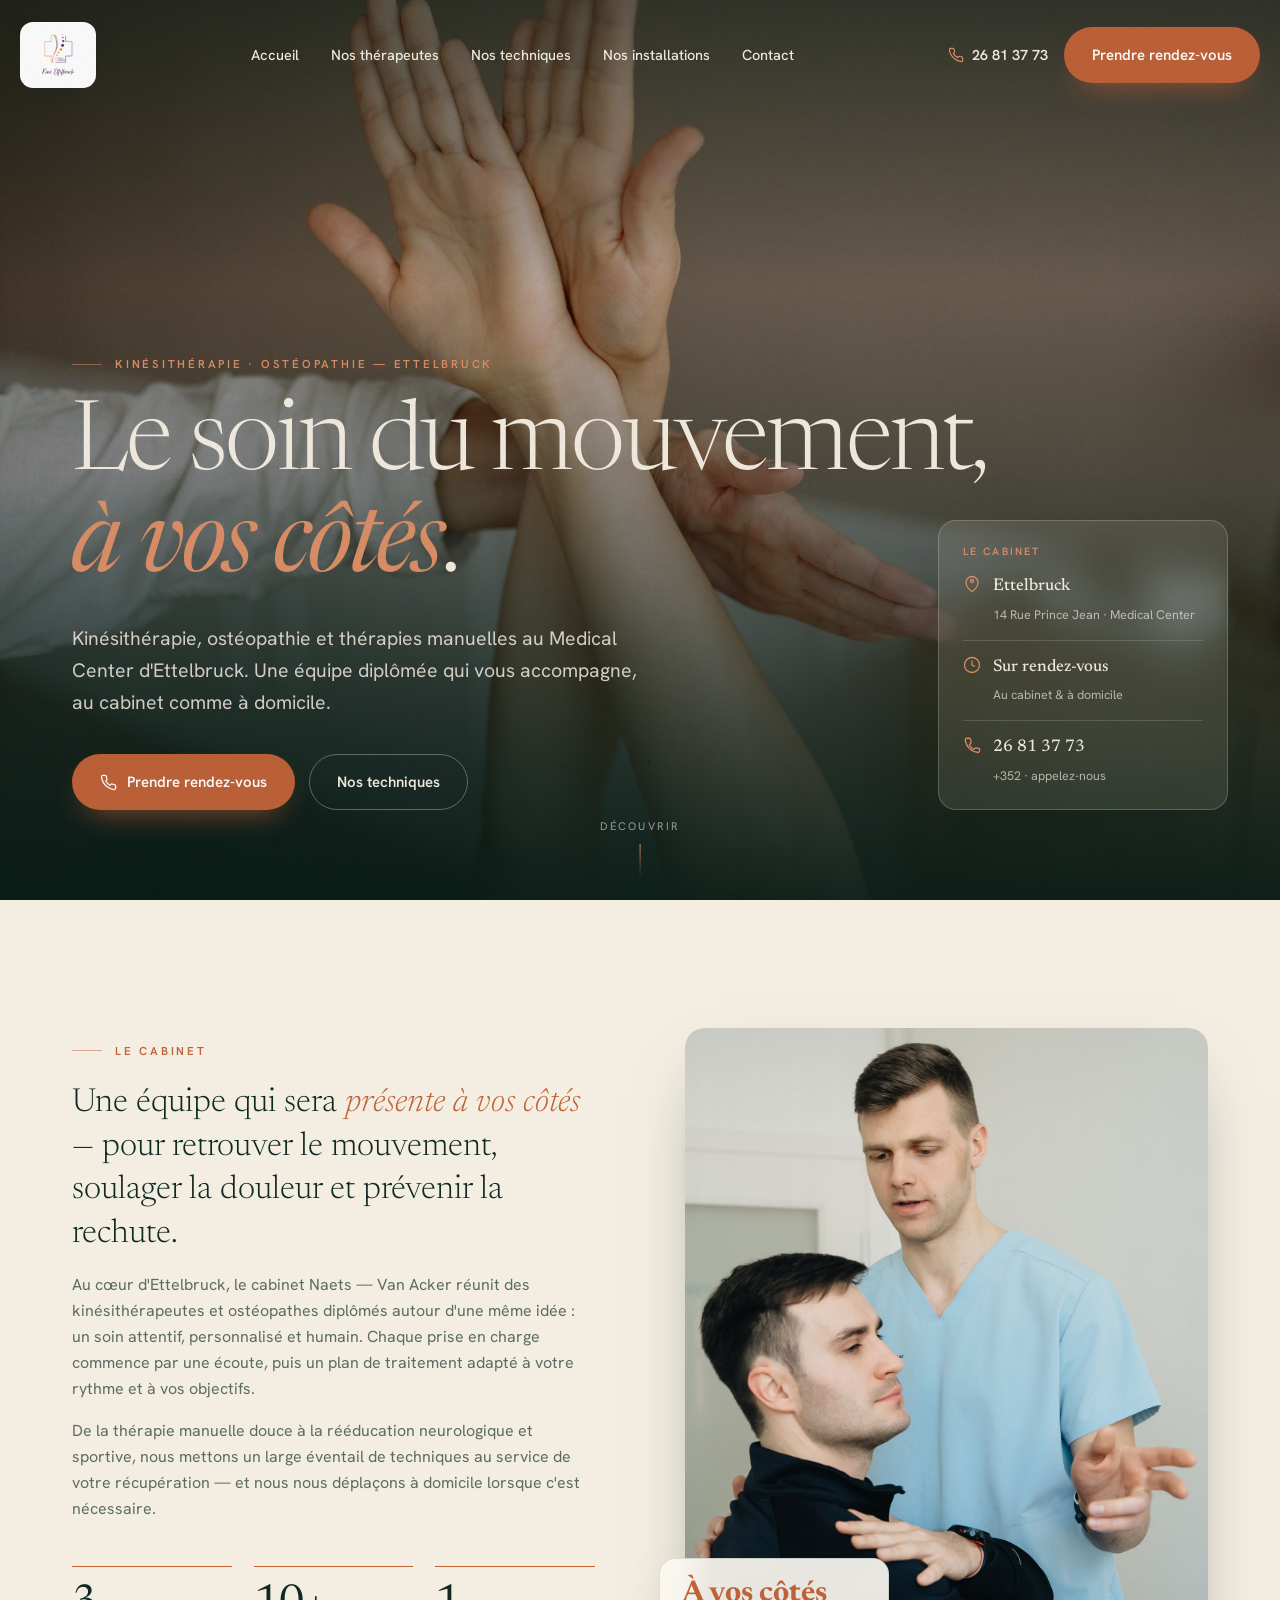
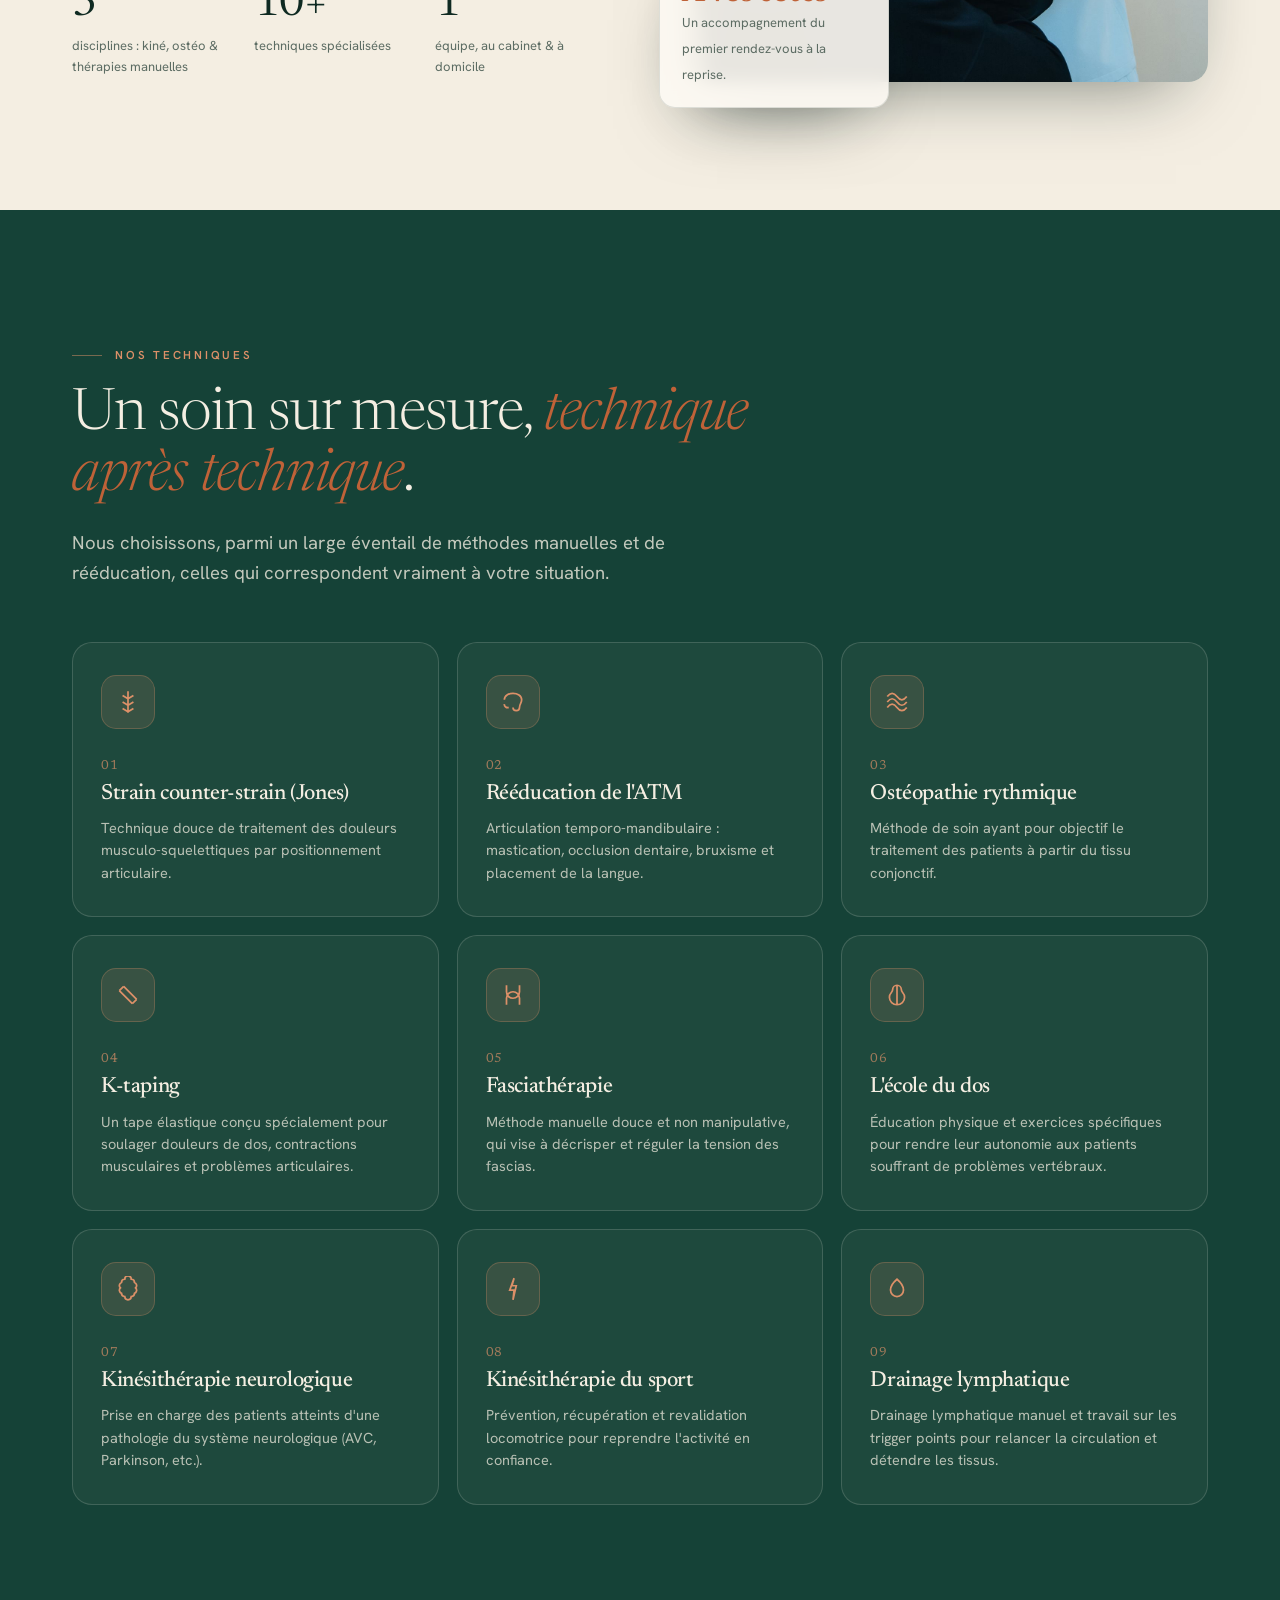
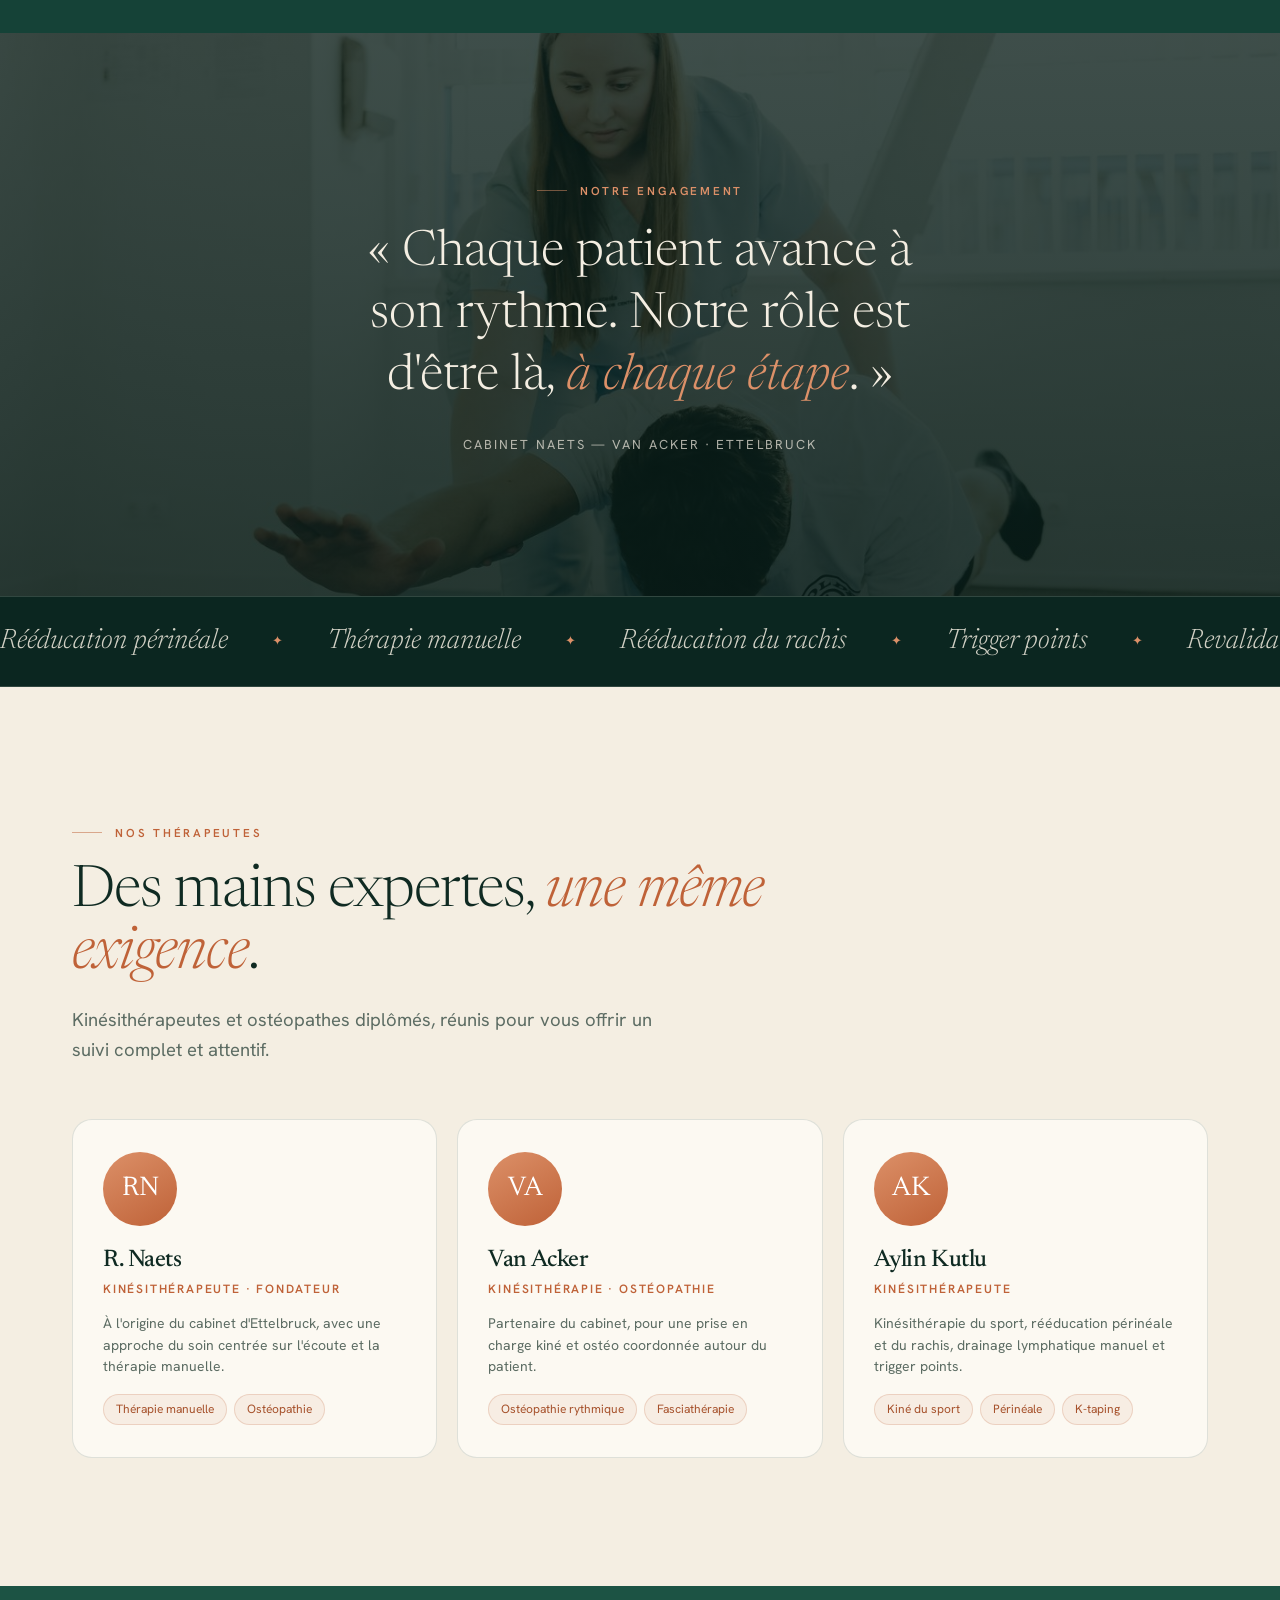
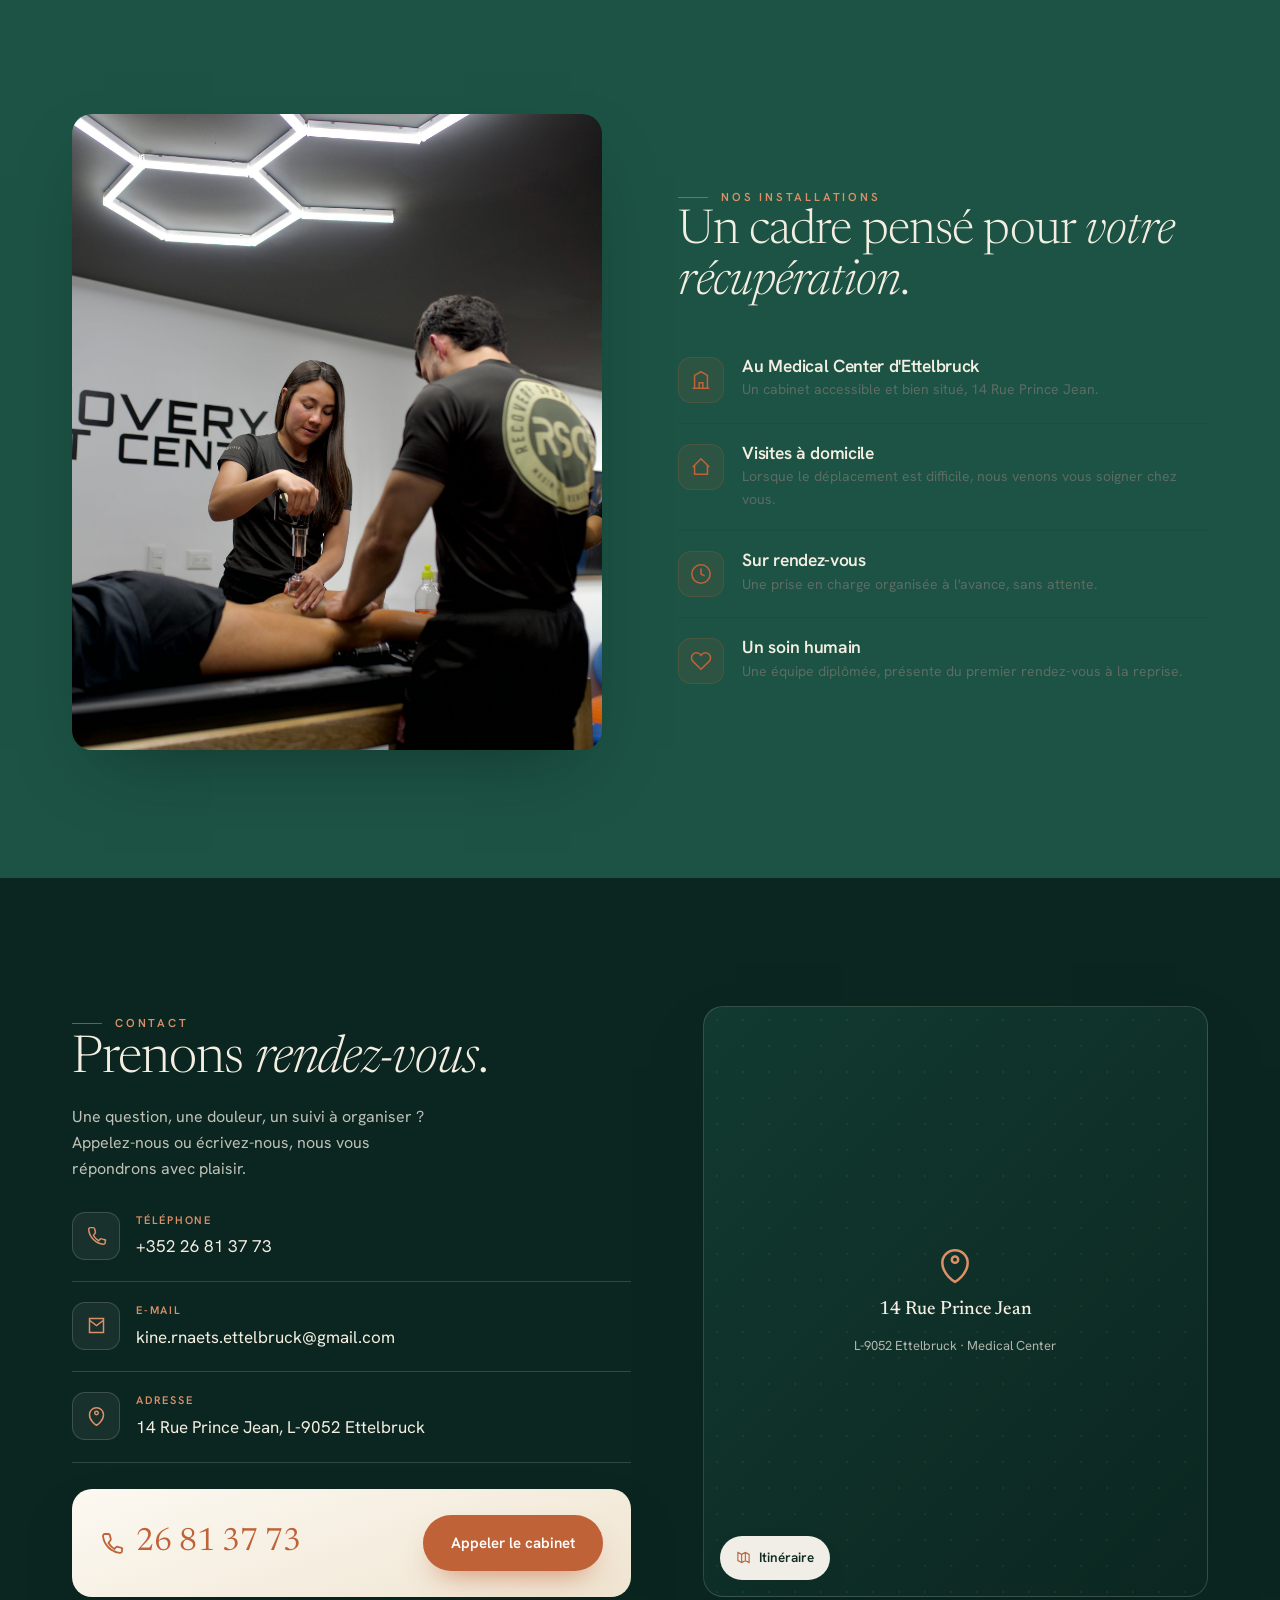
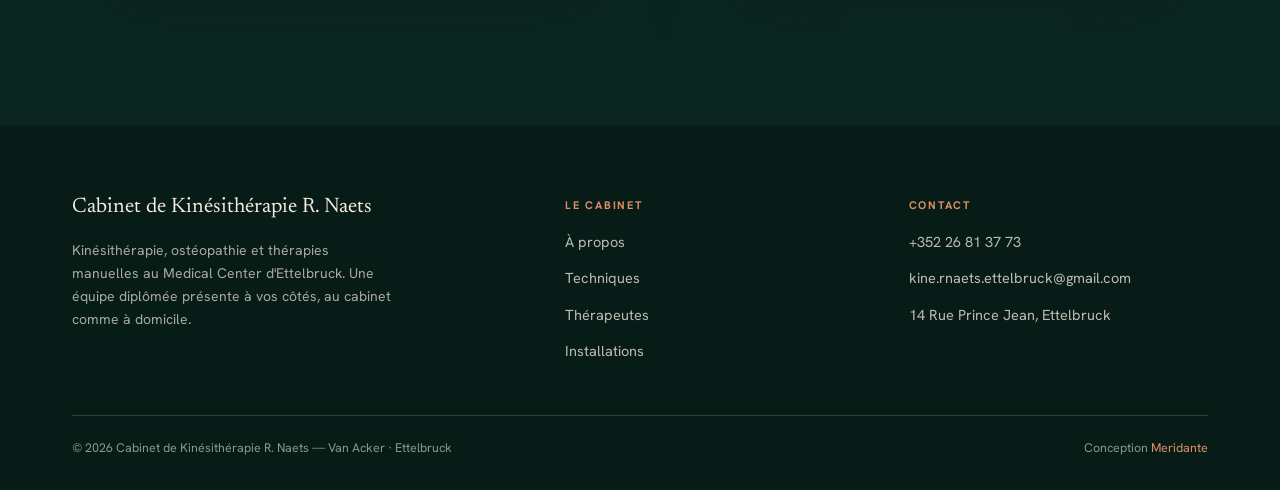
==== commit 9e6fa8d8: "Use client's real logo (Kiné Ettelbruck) + their exact menu labels" ====
--- a/index.html
+++ b/index.html
@@ -56,6 +56,9 @@
 .brand{display:flex;align-items:center;gap:13px}
 .mono{width:46px;height:46px;border-radius:13px;background:var(--pine);color:var(--clay2);display:grid;place-items:center;font-family:var(--disp);font-size:20px;flex:none;box-shadow:var(--sh2);transition:.4s}
 .brand b{font-family:var(--disp);font-size:20px;display:block;line-height:1.02;transition:.4s}
+.logomark{background:#fff;border-radius:13px;padding:7px 12px;display:inline-flex;align-items:center;box-shadow:var(--sh2);transition:.4s}
+.logomark img{height:52px;width:auto;display:block;transition:.4s}
+header.scrolled .logomark img{height:44px}
 .brand span{font-size:10px;letter-spacing:.22em;text-transform:uppercase;color:var(--mut);transition:.4s}
 nav.links{display:flex;align-items:center;gap:32px}
 nav.links a{font-size:14.5px;font-weight:500;position:relative;padding:4px 0;transition:.25s}
@@ -232,9 +235,9 @@
 
 <header id="hdr">
   <div class="wrap bar">
-    <a class="brand" href="#top"><span class="mono">RN</span><span><b>R. Naets</b><span>Kinésithérapie · Ostéopathie</span></span></a>
+    <a class="brand" href="#top" aria-label="Kiné Ettelbruck — Cabinet R. Naets"><span class="logomark"><img src="img/logo.jpg" alt="Kiné Ettelbruck — Cabinet R. Naets"></span></a>
     <nav class="links">
-      <a href="#approche">Le cabinet</a><a href="#techniques">Techniques</a><a href="#equipe">Thérapeutes</a><a href="#cabinet">Installations</a><a href="#contact">Contact</a>
+      <a href="#top">Accueil</a><a href="#equipe">Nos thérapeutes</a><a href="#techniques">Nos techniques</a><a href="#cabinet">Nos installations</a><a href="#contact">Contact</a>
     </nav>
     <div class="navcta">
       <a class="tel" href="tel:+35226813773"><svg viewBox="0 0 24 24" fill="none" stroke="currentColor" stroke-width="1.8"><path d="M22 16.9v3a2 2 0 0 1-2.2 2 19.8 19.8 0 0 1-8.6-3.1 19.5 19.5 0 0 1-6-6 19.8 19.8 0 0 1-3.1-8.7A2 2 0 0 1 4.1 2h3a2 2 0 0 1 2 1.7c.1 1 .4 1.9.7 2.8a2 2 0 0 1-.5 2.1L8.1 9.9a16 16 0 0 0 6 6l1.3-1.3a2 2 0 0 1 2.1-.4c.9.3 1.8.6 2.8.7a2 2 0 0 1 1.7 2z"/></svg>26 81 37 73</a>
@@ -246,7 +249,7 @@
 
 <div id="mnav">
   <button class="x" id="mx" aria-label="Fermer">×</button>
-  <a href="#approche">Le cabinet</a><a href="#techniques">Techniques</a><a href="#equipe">Thérapeutes</a><a href="#cabinet">Installations</a><a href="#contact">Contact</a>
+  <a href="#top">Accueil</a><a href="#equipe">Nos thérapeutes</a><a href="#techniques">Nos techniques</a><a href="#cabinet">Nos installations</a><a href="#contact">Contact</a>
   <a class="btn btn-primary" href="tel:+35226813773">Prendre rendez-vous</a>
 </div>
 
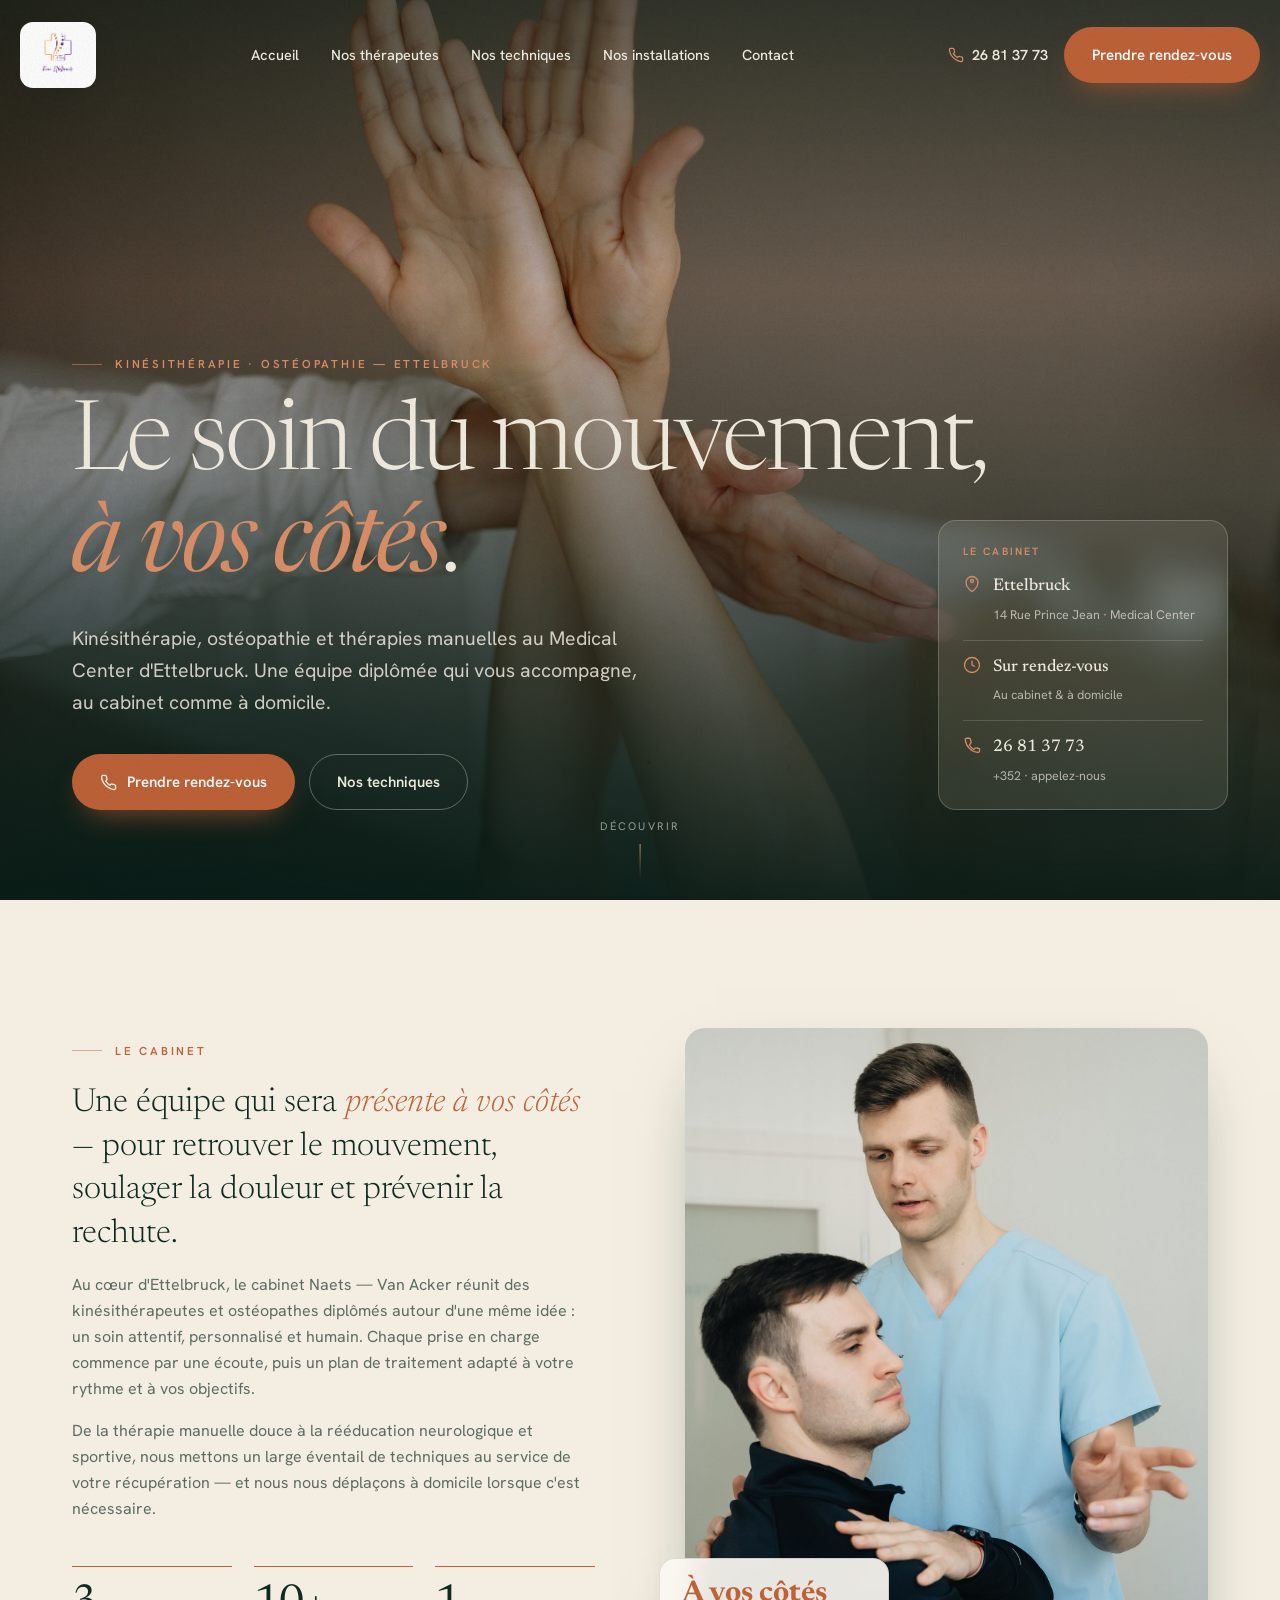
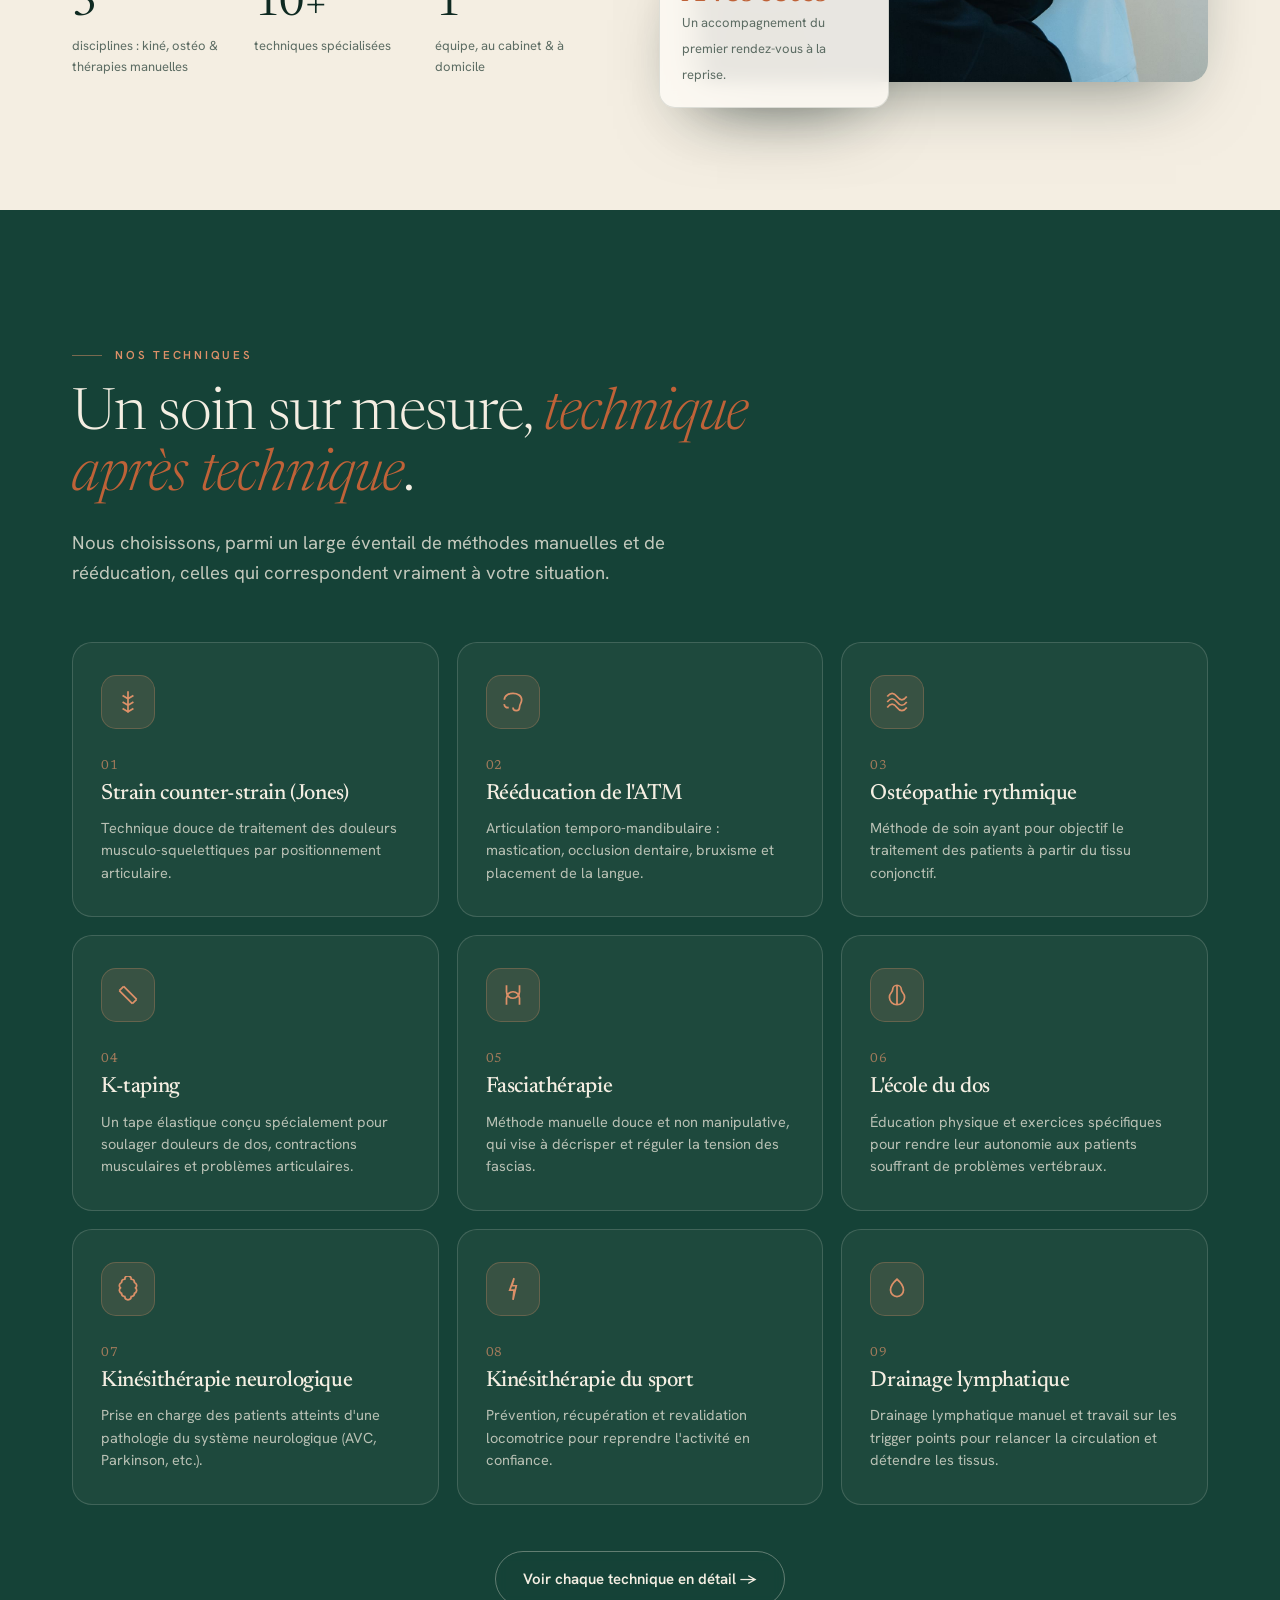
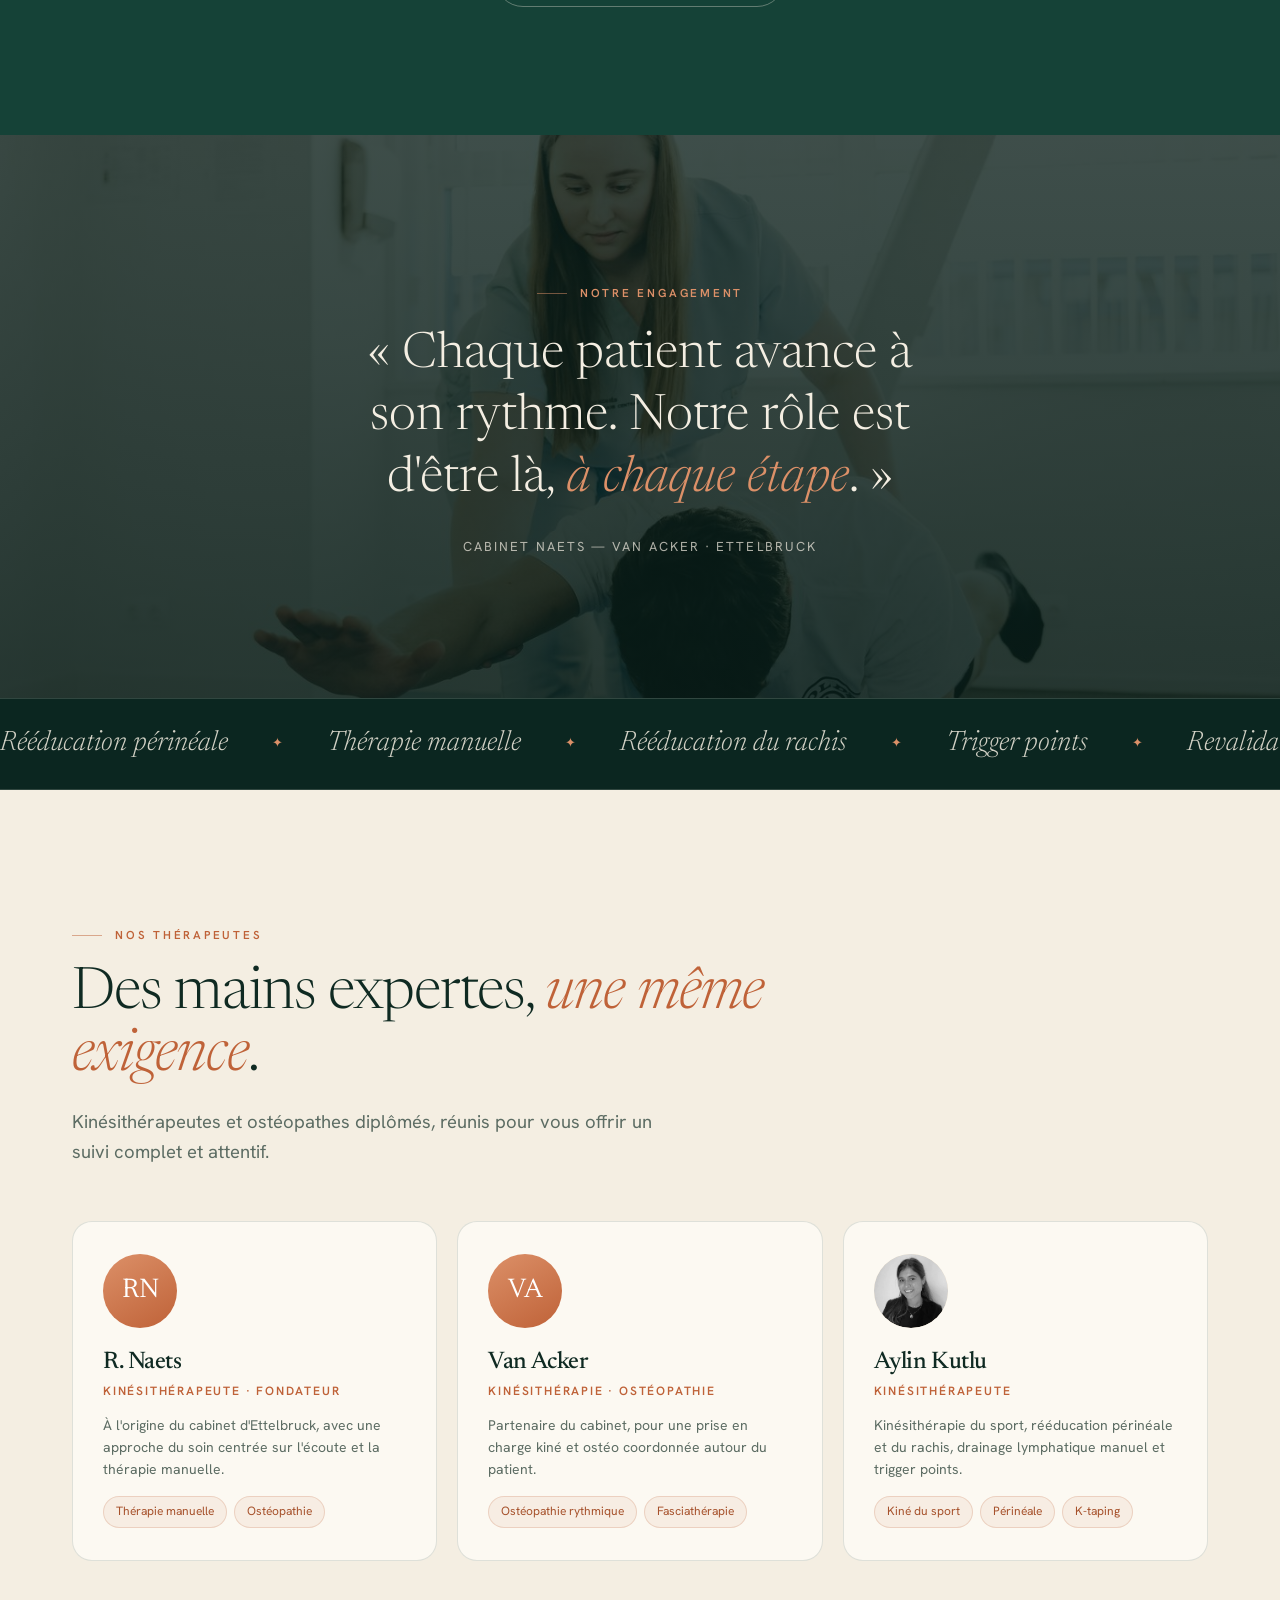
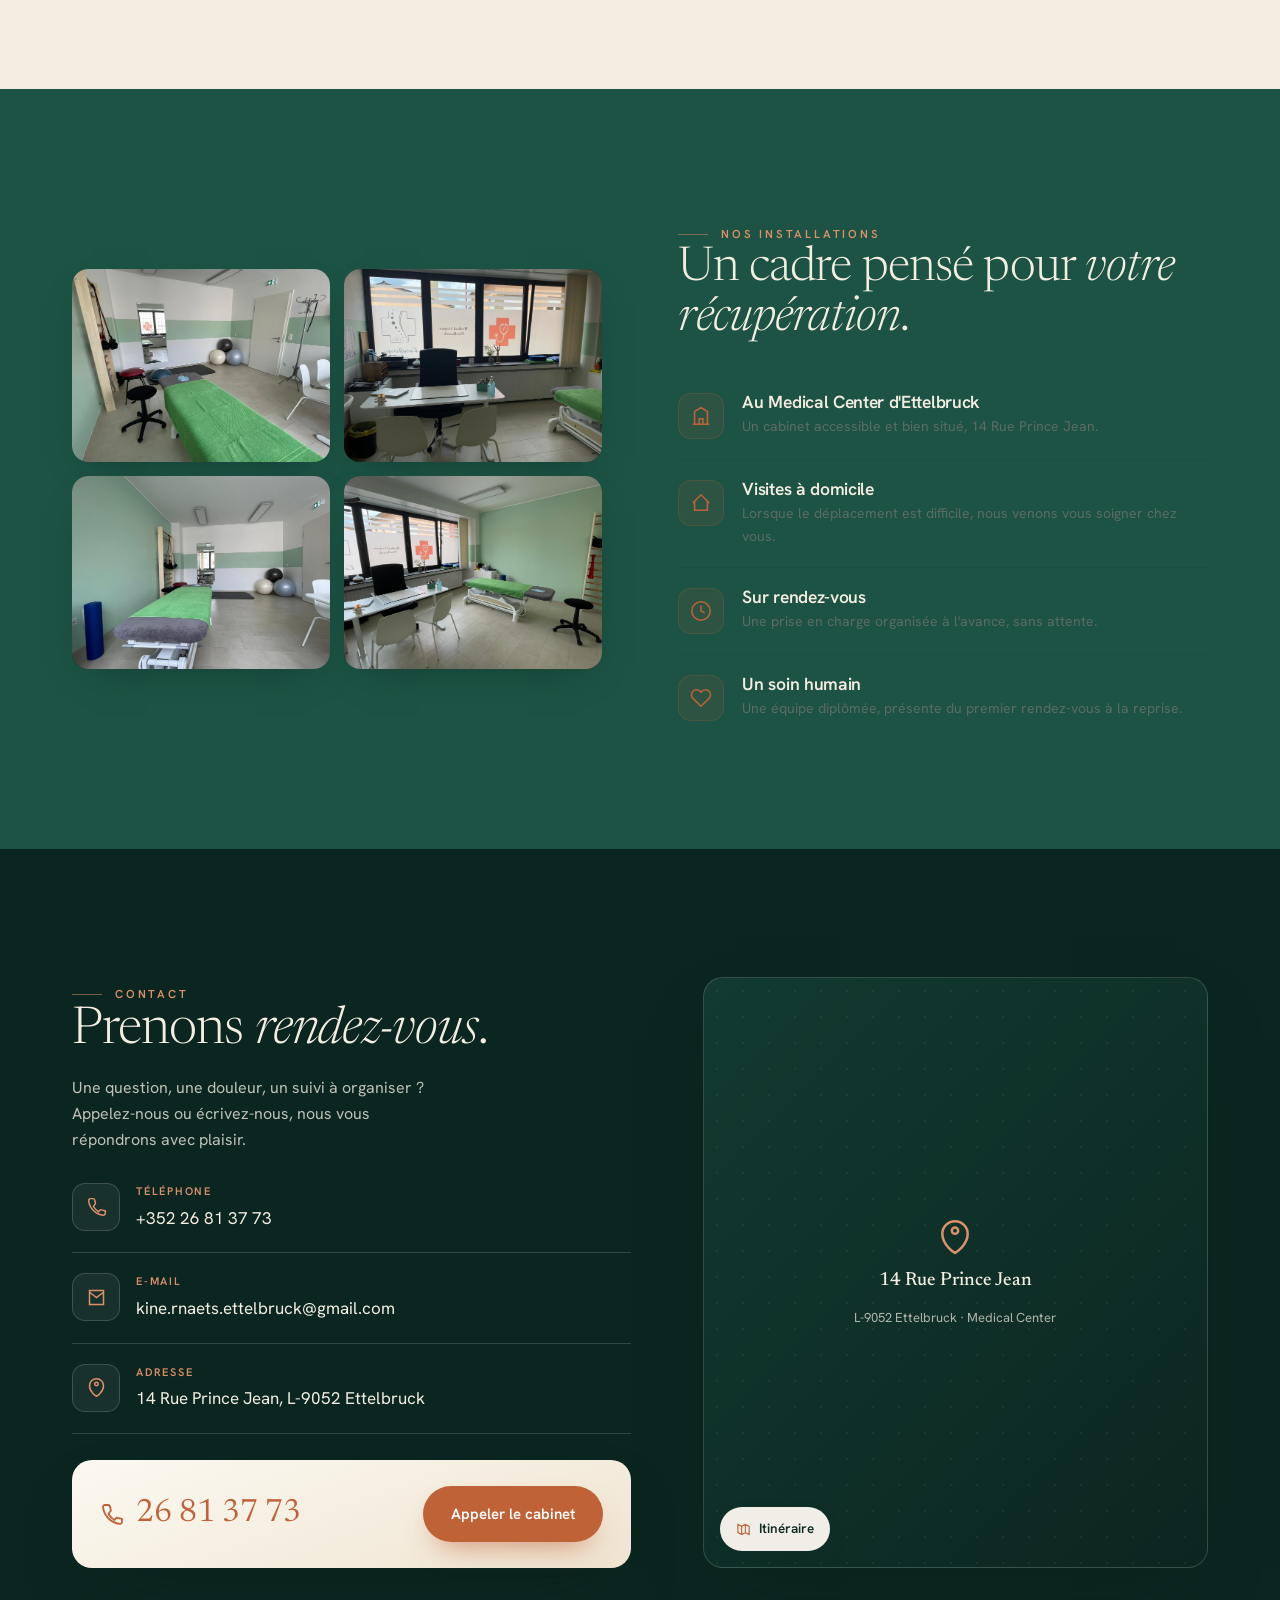
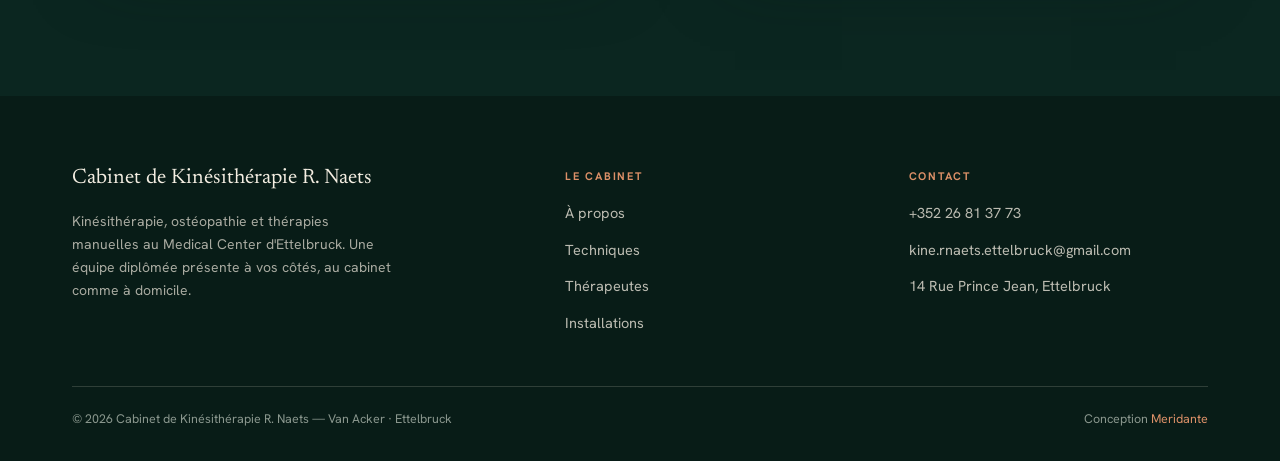
==== commit 0ceb3a92: "Add Nos techniques page; real logo (transparent) + real cabinet photos + Aylin headshot; shared styl" ====
--- a/index.html
+++ b/index.html
@@ -12,232 +12,16 @@
 <link rel="icon" href="data:image/svg+xml,%3Csvg xmlns='http://www.w3.org/2000/svg' viewBox='0 0 32 32'%3E%3Crect width='32' height='32' rx='8' fill='%230c2620'/%3E%3Ctext x='16' y='22' font-family='Georgia,serif' font-size='15' fill='%23d98a63' text-anchor='middle'%3ERN%3C/text%3E%3C/svg%3E">
 <link rel="preconnect" href="https://fonts.googleapis.com"><link rel="preconnect" href="https://fonts.gstatic.com" crossorigin>
 <link href="https://fonts.googleapis.com/css2?family=Newsreader:ital,opsz,wght@0,6..72,300;0,6..72,400;0,6..72,500;1,6..72,300;1,6..72,400&family=Hanken+Grotesk:wght@400;500;600;700&display=swap" rel="stylesheet">
-<style>
-:root{
-  --ink:#0f2a22;--green:#154237;--green2:#1c5344;--pine:#0b2620;--pine2:#081c17;
-  --cream:#f4eee2;--cream2:#eae0cd;--paper:#fcf9f2;
-  --clay:#bf6238;--clay2:#dc9068;--clayS:#a6512b;--sage:#8aa596;--gold:#c9a24e;
-  --mut:#5c6c63;--mut2:#8a978e;--line:rgba(15,42,34,.12);--lineD:rgba(244,238,226,.16);
-  --sh:0 30px 70px -32px rgba(9,28,23,.55);--sh2:0 14px 36px -20px rgba(9,28,23,.5);
-  --disp:'Newsreader',Georgia,serif;--body:'Hanken Grotesk',system-ui,sans-serif;
-  --r:20px;
-}
-*{box-sizing:border-box;margin:0;padding:0}
-html{scroll-behavior:smooth;-webkit-text-size-adjust:100%}
-body{font-family:var(--body);background:var(--cream);color:var(--ink);line-height:1.62;-webkit-font-smoothing:antialiased;overflow-x:hidden}
-a{color:inherit;text-decoration:none}
-img{max-width:100%;display:block}
-h1,h2,h3,h4{font-family:var(--disp);font-weight:400;line-height:1.06;letter-spacing:-.018em}
-em{font-style:italic}
-::selection{background:var(--clay);color:#fff}
-.wrap{max-width:1240px;margin:0 auto;padding:0 clamp(20px,5vw,52px)}
-.grain{position:fixed;inset:0;z-index:9999;pointer-events:none;opacity:.42;mix-blend-mode:multiply;
-  background-image:url("data:image/svg+xml,%3Csvg xmlns='http://www.w3.org/2000/svg' width='120' height='120'%3E%3Cfilter id='n'%3E%3CfeTurbulence type='fractalNoise' baseFrequency='.9' numOctaves='2'/%3E%3C/filter%3E%3Crect width='100%25' height='100%25' filter='url(%23n)' opacity='.5'/%3E%3C/svg%3E")}
-.eyebrow{font-size:11.5px;font-weight:600;letter-spacing:.24em;text-transform:uppercase;color:var(--clay);display:inline-flex;align-items:center;gap:13px}
-.eyebrow::before{content:"";width:30px;height:1px;background:currentColor;opacity:.5}
-.btn{display:inline-flex;align-items:center;gap:10px;font-weight:600;font-size:15px;padding:15px 27px;border-radius:100px;border:1px solid transparent;cursor:pointer;transition:.3s cubic-bezier(.2,.7,.3,1);white-space:nowrap}
-.btn svg{width:17px;height:17px;transition:.3s}
-.btn-primary{background:var(--clay);color:#fff;box-shadow:0 14px 30px -14px rgba(191,98,56,.8)}
-.btn-primary:hover{background:var(--clayS);transform:translateY(-2px);box-shadow:0 20px 38px -16px rgba(191,98,56,.9)}
-.btn-primary:hover svg{transform:translateX(3px)}
-.btn-ghost{border-color:var(--line);color:var(--ink);background:rgba(255,255,255,.4)}
-.btn-ghost:hover{border-color:var(--ink)}
-.btn-light{border:1px solid rgba(244,238,226,.35);color:var(--cream);backdrop-filter:blur(6px)}
-.btn-light:hover{background:var(--cream);color:var(--ink);border-color:var(--cream)}
-
-/* ===== Nav ===== */
-header{position:fixed;top:0;left:0;right:0;z-index:100;transition:.4s}
-header .bar{display:flex;align-items:center;justify-content:space-between;gap:20px;padding:22px 0;transition:.4s}
-header.scrolled{background:rgba(252,249,242,.82);backdrop-filter:blur(18px) saturate(150%);-webkit-backdrop-filter:blur(18px) saturate(150%);border-bottom:1px solid var(--line)}
-header.scrolled .bar{padding:12px 0}
-header:not(.scrolled) .brand b,header:not(.scrolled) nav.links a,header:not(.scrolled) .navcta .tel{color:var(--cream)}
-header:not(.scrolled) .brand span{color:rgba(244,238,226,.7)}
-header:not(.scrolled) .mono{background:rgba(244,238,226,.14);color:var(--cream);border:1px solid rgba(244,238,226,.25);box-shadow:none}
-.brand{display:flex;align-items:center;gap:13px}
-.mono{width:46px;height:46px;border-radius:13px;background:var(--pine);color:var(--clay2);display:grid;place-items:center;font-family:var(--disp);font-size:20px;flex:none;box-shadow:var(--sh2);transition:.4s}
-.brand b{font-family:var(--disp);font-size:20px;display:block;line-height:1.02;transition:.4s}
-.logomark{background:#fff;border-radius:13px;padding:7px 12px;display:inline-flex;align-items:center;box-shadow:var(--sh2);transition:.4s}
-.logomark img{height:52px;width:auto;display:block;transition:.4s}
-header.scrolled .logomark img{height:44px}
-.brand span{font-size:10px;letter-spacing:.22em;text-transform:uppercase;color:var(--mut);transition:.4s}
-nav.links{display:flex;align-items:center;gap:32px}
-nav.links a{font-size:14.5px;font-weight:500;position:relative;padding:4px 0;transition:.25s}
-nav.links a::after{content:"";position:absolute;left:0;bottom:-1px;height:1.5px;width:0;background:var(--clay);transition:.3s}
-nav.links a:hover{color:var(--clay)}nav.links a:hover::after{width:100%}
-.navcta{display:flex;align-items:center;gap:16px}
-.navcta .tel{font-weight:600;font-size:14.5px;display:flex;align-items:center;gap:8px;transition:.4s}
-.navcta .tel svg{width:16px;height:16px;color:var(--clay2)}
-.burger{display:none;width:48px;height:48px;border:1px solid rgba(244,238,226,.3);border-radius:13px;background:rgba(244,238,226,.08);cursor:pointer;flex-direction:column;gap:5px;align-items:center;justify-content:center}
-header.scrolled .burger{border-color:var(--line);background:var(--paper)}
-.burger span{width:20px;height:2px;background:var(--cream);transition:.3s}
-header.scrolled .burger span{background:var(--ink)}
-
-/* ===== Hero ===== */
-.hero{position:relative;min-height:100svh;display:flex;align-items:flex-end;overflow:hidden;color:var(--cream);padding-bottom:clamp(48px,7vw,90px)}
-.hero-media{position:absolute;inset:0;z-index:0}
-.hero-media img{width:100%;height:112%;object-fit:cover;object-position:center 32%;will-change:transform}
-.hero-media::after{content:"";position:absolute;inset:0;background:
-  linear-gradient(180deg,rgba(8,28,23,.55) 0%,rgba(8,28,23,.15) 32%,rgba(8,28,23,.55) 68%,rgba(8,28,23,.94) 100%),
-  radial-gradient(90% 80% at 15% 100%,rgba(8,28,23,.7),transparent 60%)}
-.hero .wrap{position:relative;z-index:1;width:100%}
-.hero .eyebrow{color:var(--clay2)}
-.hero h1{font-size:clamp(44px,8vw,96px);font-weight:300;margin:22px 0 0;max-width:16ch;letter-spacing:-.03em}
-.hero h1 em{color:var(--clay2);font-weight:400}
-.hero .sub{margin-top:24px;max-width:52ch;font-size:clamp(16px,1.9vw,19.5px);color:rgba(244,238,226,.86)}
-.hero .cta{margin-top:36px;display:flex;gap:14px;flex-wrap:wrap;align-items:center}
-.hero-card{position:absolute;right:clamp(20px,5vw,52px);bottom:clamp(48px,7vw,90px);z-index:2;width:290px;
-  background:rgba(244,238,226,.1);border:1px solid rgba(244,238,226,.22);backdrop-filter:blur(16px);-webkit-backdrop-filter:blur(16px);border-radius:18px;padding:22px 24px;box-shadow:var(--sh)}
-.hero-card .lab{font-size:10.5px;letter-spacing:.2em;text-transform:uppercase;color:var(--clay2);font-weight:600}
-.hero-card .row{display:flex;gap:12px;align-items:flex-start;padding:13px 0;border-bottom:1px solid rgba(244,238,226,.16)}
-.hero-card .row:last-child{border:0;padding-bottom:0}
-.hero-card svg{width:18px;height:18px;color:var(--clay2);flex:none;margin-top:2px}
-.hero-card b{font-family:var(--disp);font-size:17px;font-weight:500;display:block}
-.hero-card small{font-size:12.5px;color:rgba(244,238,226,.7)}
-.scrolldown{position:absolute;left:50%;bottom:22px;transform:translateX(-50%);z-index:2;font-size:11px;letter-spacing:.2em;text-transform:uppercase;color:rgba(244,238,226,.6);display:flex;flex-direction:column;align-items:center;gap:8px}
-.scrolldown::after{content:"";width:1px;height:34px;background:linear-gradient(var(--clay2),transparent);animation:down 2s ease-in-out infinite}
-@keyframes down{0%,100%{opacity:.3;transform:scaleY(.6)}50%{opacity:1;transform:scaleY(1)}}
-
-/* ===== sections ===== */
-.sec{padding:clamp(72px,10vw,130px) 0}
-.sec-head{max-width:760px}
-.sec-head h2{font-size:clamp(32px,5vw,58px);font-weight:300;margin:20px 0 0}
-.sec-head h2 em{color:var(--clay)}
-.sec-head p{margin-top:20px;font-size:clamp(15px,1.7vw,18.5px);color:var(--mut);max-width:60ch}
-.dark{background:var(--green);color:var(--cream)}
-.dark .sec-head p{color:rgba(244,238,226,.78)}
-.dark .eyebrow{color:var(--clay2)}
-
-/* Approach */
-.approach{display:grid;grid-template-columns:1fr 1fr;gap:clamp(40px,7vw,96px);align-items:center}
-.approach .lead{font-family:var(--disp);font-weight:300;font-size:clamp(23px,2.9vw,33px);line-height:1.32}
-.approach .lead em{color:var(--clay);font-style:italic}
-.approach .body p{color:var(--mut);margin-top:16px}
-.stats{display:grid;grid-template-columns:repeat(3,1fr);gap:22px;margin-top:44px}
-.stat b{font-family:var(--disp);font-weight:400;font-size:clamp(30px,3.6vw,44px);display:block;line-height:1;color:var(--ink)}
-.stat span{font-size:13px;color:var(--mut);margin-top:8px;display:block}
-.stat{padding-top:16px;border-top:1.5px solid var(--clay)}
-.frame{position:relative}
-.frame .ph{border-radius:var(--r);overflow:hidden;box-shadow:var(--sh);aspect-ratio:4/5}
-.frame .ph img{width:100%;height:100%;object-fit:cover;transition:transform 1.1s cubic-bezier(.2,.7,.3,1)}
-.frame:hover .ph img{transform:scale(1.05)}
-.frame .float{position:absolute;left:-26px;bottom:-26px;background:rgba(252,249,242,.92);backdrop-filter:blur(8px);border:1px solid var(--line);border-radius:16px;padding:20px 22px;box-shadow:var(--sh);max-width:230px}
-.frame .float b{font-family:var(--disp);font-size:30px;color:var(--clay);display:block;line-height:1}
-.frame .float span{font-size:13px;color:var(--mut)}
-
-/* Techniques */
-.grid{display:grid;grid-template-columns:repeat(3,1fr);gap:18px;margin-top:54px}
-.card{position:relative;background:rgba(244,238,226,.04);border:1px solid var(--lineD);border-radius:var(--r);padding:32px 28px;overflow:hidden;transition:.35s cubic-bezier(.2,.7,.3,1)}
-.card::before{content:"";position:absolute;left:0;top:0;height:2px;width:0;background:linear-gradient(90deg,var(--clay),var(--clay2));transition:.4s}
-.card:hover{transform:translateY(-6px);background:rgba(244,238,226,.07);border-color:transparent;box-shadow:var(--sh)}
-.card:hover::before{width:100%}
-.ic{width:54px;height:54px;border-radius:15px;background:rgba(220,144,104,.14);border:1px solid rgba(220,144,104,.28);display:grid;place-items:center;color:var(--clay2);margin-bottom:22px}
-.ic svg{width:26px;height:26px}
-.card .k{font-family:var(--disp);font-size:13px;color:var(--clay2);opacity:.7;letter-spacing:.05em}
-.card h3{font-size:22px;font-weight:500;margin-top:6px;color:var(--cream)}
-.card p{margin-top:11px;font-size:14.5px;color:rgba(244,238,226,.72);line-height:1.55}
-
-/* Quote band */
-.band{position:relative;overflow:hidden;color:var(--cream);text-align:center}
-.band img{position:absolute;inset:0;width:100%;height:100%;object-fit:cover;object-position:center 40%}
-.band::after{content:"";position:absolute;inset:0;background:linear-gradient(rgba(8,28,23,.78),rgba(8,28,23,.86))}
-.band .wrap{position:relative;z-index:1;padding:clamp(80px,11vw,150px) 0}
-.band .q{font-family:var(--disp);font-weight:300;font-size:clamp(26px,4.2vw,50px);line-height:1.24;max-width:20ch;margin:22px auto 0}
-.band .q em{color:var(--clay2)}
-.band .who{margin-top:26px;font-size:13px;letter-spacing:.16em;text-transform:uppercase;color:rgba(244,238,226,.7)}
-
-/* Spec marquee */
-.spec{padding:22px 0;background:var(--pine);color:var(--cream);overflow:hidden;white-space:nowrap;border-block:1px solid var(--lineD)}
-.track{display:inline-flex;gap:44px;animation:scroll 36s linear infinite}
-.track span{font-family:var(--disp);font-style:italic;font-weight:300;font-size:clamp(19px,2.5vw,28px);color:rgba(244,238,226,.85);display:inline-flex;gap:44px;align-items:center}
-.track span::after{content:"✦";color:var(--clay2);font-style:normal;font-size:13px}
-@keyframes scroll{to{transform:translateX(-50%)}}
-
-/* Team */
-.team{display:grid;grid-template-columns:repeat(3,1fr);gap:20px;margin-top:54px}
-.member{background:var(--paper);border:1px solid var(--line);border-radius:var(--r);padding:32px 30px;transition:.35s cubic-bezier(.2,.7,.3,1)}
-.member:hover{transform:translateY(-6px);box-shadow:var(--sh)}
-.avatar{width:74px;height:74px;border-radius:50%;background:linear-gradient(150deg,var(--clay2),var(--clay));display:grid;place-items:center;font-family:var(--disp);font-size:27px;color:#fff}
-.member h3{margin-top:22px;font-size:24px;font-weight:500}
-.member .role{font-size:12px;letter-spacing:.15em;text-transform:uppercase;color:var(--clay);margin-top:6px;font-weight:600}
-.member p{margin-top:14px;font-size:14px;color:var(--mut);line-height:1.55}
-.tags{margin-top:16px;display:flex;flex-wrap:wrap;gap:7px}
-.tags i{font-style:normal;font-size:12px;padding:5px 12px;border-radius:100px;background:rgba(191,98,56,.08);border:1px solid rgba(191,98,56,.2);color:var(--clayS)}
-
-/* Installations */
-.split{display:grid;grid-template-columns:1fr 1fr;gap:clamp(36px,6vw,84px);align-items:center}
-.split .frame .ph{aspect-ratio:5/6}
-.feat{display:flex;gap:18px;padding:20px 0;border-bottom:1px solid var(--line)}
-.feat:last-child{border:0;padding-bottom:0}
-.feat .fi{width:46px;height:46px;flex:none;border-radius:13px;background:rgba(191,98,56,.1);border:1px solid rgba(191,98,56,.2);display:grid;place-items:center;color:var(--clay)}
-.feat .fi svg{width:22px;height:22px}
-.feat h4{font-size:17.5px;font-weight:600;font-family:var(--body)}
-.feat p{font-size:14px;color:var(--mut);margin-top:3px}
-
-/* Contact */
-.contact{display:grid;grid-template-columns:1.05fr .95fr;gap:clamp(36px,6vw,72px);align-items:stretch}
-.info{margin-top:30px}
-.info li{list-style:none;display:flex;gap:16px;padding:20px 0;border-bottom:1px solid var(--lineD)}
-.info li:first-child{padding-top:0}
-.info .ci{width:48px;height:48px;flex:none;border-radius:13px;background:rgba(244,238,226,.06);border:1px solid var(--lineD);display:grid;place-items:center;color:var(--clay2)}
-.info .ci svg{width:21px;height:21px}
-.info .lab{font-size:11px;letter-spacing:.16em;text-transform:uppercase;color:var(--clay2);font-weight:600}
-.info .val{font-size:17px;color:var(--cream);margin-top:4px}
-.info .val a{border-bottom:1px solid transparent;transition:.25s}.info .val a:hover{border-color:var(--clay2)}
-.mapwrap{border-radius:var(--r);overflow:hidden;border:1px solid var(--lineD);box-shadow:var(--sh);min-height:340px;position:relative;background:linear-gradient(135deg,#123a30,#0b2620)}
-.map-fallback{position:absolute;inset:0;z-index:0;display:flex;flex-direction:column;align-items:center;justify-content:center;gap:10px;text-align:center;padding:24px;background-image:radial-gradient(rgba(244,238,226,.06) 1px,transparent 1px);background-size:26px 26px}
-.map-fallback svg{width:38px;height:38px;color:var(--clay2)}.map-fallback b{font-family:var(--disp);font-size:19px;color:var(--cream);font-weight:500}.map-fallback small{font-size:13px;color:rgba(244,238,226,.7)}
-.map-link{position:absolute;z-index:3;left:16px;bottom:16px;background:rgba(252,249,242,.95);color:var(--ink);font-weight:600;font-size:13.5px;padding:11px 16px;border-radius:100px;display:inline-flex;align-items:center;gap:8px;box-shadow:var(--sh2);transition:.25s}
-.map-link:hover{transform:translateY(-2px)}.map-link svg{width:15px;height:15px;color:var(--clay)}
-.mapwrap iframe{position:relative;z-index:1;width:100%;height:100%;min-height:340px;border:0;filter:grayscale(.25) contrast(.96)}
-.cta-strip{margin-top:26px;background:linear-gradient(160deg,var(--paper),#efe4d0);border-radius:var(--r);padding:26px 28px;display:flex;align-items:center;justify-content:space-between;gap:20px;flex-wrap:wrap;box-shadow:var(--sh)}
-.cta-strip .big{font-family:var(--disp);font-size:clamp(24px,3vw,32px);color:var(--clay);display:flex;align-items:center;gap:12px}
-.cta-strip .big svg{width:24px;height:24px}
-
-/* Footer */
-footer{background:var(--pine2);color:rgba(244,238,226,.68);padding:66px 0 32px}
-.fgrid{display:grid;grid-template-columns:1.5fr 1fr 1fr;gap:44px}
-footer h5{font-family:var(--disp);font-size:21px;color:var(--cream);font-weight:400}
-footer .muted{margin-top:14px;font-size:14px;max-width:40ch;line-height:1.65}
-footer .fcol b{font-size:11px;letter-spacing:.16em;text-transform:uppercase;color:var(--clay2)}
-footer .fcol a{display:block;margin-top:13px;font-size:14.5px;color:rgba(244,238,226,.76);transition:.25s}
-footer .fcol a:hover{color:var(--cream)}
-.fbot{margin-top:52px;padding-top:22px;border-top:1px solid var(--lineD);display:flex;justify-content:space-between;flex-wrap:wrap;gap:12px;font-size:12.5px;color:var(--mut2)}
-.fbot a{color:var(--clay2)}
-
-[data-reveal]{opacity:0;transform:translateY(30px);transition:opacity .9s cubic-bezier(.2,.7,.3,1),transform .9s cubic-bezier(.2,.7,.3,1)}
-[data-reveal].in{opacity:1;transform:none}
-
-#mnav{display:none}
-@media(max-width:920px){
-  nav.links,.navcta .tel{display:none}.burger{display:flex}
-  .approach,.split,.contact{grid-template-columns:1fr}
-  .approach .frame{order:-1}.split .frame{order:-1}
-  .frame .float{left:16px;bottom:16px}
-  .grid,.team{grid-template-columns:1fr 1fr}
-  .hero-card{display:none}
-  #mnav{position:fixed;inset:0;z-index:200;background:var(--pine);color:var(--cream);display:flex;flex-direction:column;justify-content:center;gap:6px;padding:44px;transform:translateX(100%);transition:.45s cubic-bezier(.2,.7,.3,1)}
-  #mnav.open{transform:none}
-  #mnav a{font-family:var(--disp);font-size:32px;font-weight:300;padding:11px 0;border-bottom:1px solid var(--lineD)}
-  #mnav .btn{margin-top:24px;justify-content:center}
-  #mnav .x{position:absolute;top:26px;right:26px;font-size:36px;background:none;border:0;color:var(--cream);cursor:pointer}
-}
-@media(max-width:560px){
-  .grid,.team,.stats{grid-template-columns:1fr}.stats{gap:26px}
-  .hero .cta .btn{width:100%;justify-content:center}
-  .fgrid{grid-template-columns:1fr;gap:30px}
-  .cta-strip{flex-direction:column;align-items:stretch}.cta-strip .btn{width:100%;justify-content:center}
-}
-@media(prefers-reduced-motion:reduce){*{animation:none!important}[data-reveal]{opacity:1;transform:none;transition:none}.hero-media img{height:100%}}
-</style>
+<link rel="stylesheet" href="styles.css">
 </head>
 <body>
 <div class="grain"></div>
 
 <header id="hdr">
   <div class="wrap bar">
-    <a class="brand" href="#top" aria-label="Kiné Ettelbruck — Cabinet R. Naets"><span class="logomark"><img src="img/logo.jpg" alt="Kiné Ettelbruck — Cabinet R. Naets"></span></a>
+    <a class="brand" href="#top" aria-label="Kiné Ettelbruck — Cabinet R. Naets"><span class="logomark"><img src="img/logo.png" alt="Kiné Ettelbruck — Cabinet R. Naets"></span></a>
     <nav class="links">
-      <a href="#top">Accueil</a><a href="#equipe">Nos thérapeutes</a><a href="#techniques">Nos techniques</a><a href="#cabinet">Nos installations</a><a href="#contact">Contact</a>
+      <a href="#top">Accueil</a><a href="#equipe">Nos thérapeutes</a><a href="techniques.html">Nos techniques</a><a href="#cabinet">Nos installations</a><a href="#contact">Contact</a>
     </nav>
     <div class="navcta">
       <a class="tel" href="tel:+35226813773"><svg viewBox="0 0 24 24" fill="none" stroke="currentColor" stroke-width="1.8"><path d="M22 16.9v3a2 2 0 0 1-2.2 2 19.8 19.8 0 0 1-8.6-3.1 19.5 19.5 0 0 1-6-6 19.8 19.8 0 0 1-3.1-8.7A2 2 0 0 1 4.1 2h3a2 2 0 0 1 2 1.7c.1 1 .4 1.9.7 2.8a2 2 0 0 1-.5 2.1L8.1 9.9a16 16 0 0 0 6 6l1.3-1.3a2 2 0 0 1 2.1-.4c.9.3 1.8.6 2.8.7a2 2 0 0 1 1.7 2z"/></svg>26 81 37 73</a>
@@ -249,7 +33,7 @@
 
 <div id="mnav">
   <button class="x" id="mx" aria-label="Fermer">×</button>
-  <a href="#top">Accueil</a><a href="#equipe">Nos thérapeutes</a><a href="#techniques">Nos techniques</a><a href="#cabinet">Nos installations</a><a href="#contact">Contact</a>
+  <a href="#top">Accueil</a><a href="#equipe">Nos thérapeutes</a><a href="techniques.html">Nos techniques</a><a href="#cabinet">Nos installations</a><a href="#contact">Contact</a>
   <a class="btn btn-primary" href="tel:+35226813773">Prendre rendez-vous</a>
 </div>
 
@@ -318,6 +102,7 @@
       <div class="card" data-reveal><div class="ic"><svg viewBox="0 0 24 24" fill="none" stroke="currentColor" stroke-width="1.6"><path d="M13 2l-2 7h4l-3 13 1-9H9l4-11z"/></svg></div><span class="k">08</span><h3>Kinésithérapie du sport</h3><p>Prévention, récupération et revalidation locomotrice pour reprendre l'activité en confiance.</p></div>
       <div class="card" data-reveal><div class="ic"><svg viewBox="0 0 24 24" fill="none" stroke="currentColor" stroke-width="1.6"><path d="M12 3s6 5 6 10a6 6 0 0 1-12 0c0-5 6-10 6-10z"/></svg></div><span class="k">09</span><h3>Drainage lymphatique</h3><p>Drainage lymphatique manuel et travail sur les trigger points pour relancer la circulation et détendre les tissus.</p></div>
     </div>
+    <div style="text-align:center;margin-top:46px"><a class="btn btn-light" href="techniques.html">Voir chaque technique en détail →</a></div>
   </div>
 </section>
 
@@ -348,7 +133,7 @@
     <div class="team">
       <div class="member" data-reveal><div class="avatar">RN</div><h3>R. Naets</h3><div class="role">Kinésithérapeute · Fondateur</div><p>À l'origine du cabinet d'Ettelbruck, avec une approche du soin centrée sur l'écoute et la thérapie manuelle.</p><div class="tags"><i>Thérapie manuelle</i><i>Ostéopathie</i></div></div>
       <div class="member" data-reveal><div class="avatar">VA</div><h3>Van Acker</h3><div class="role">Kinésithérapie · Ostéopathie</div><p>Partenaire du cabinet, pour une prise en charge kiné et ostéo coordonnée autour du patient.</p><div class="tags"><i>Ostéopathie rythmique</i><i>Fasciathérapie</i></div></div>
-      <div class="member" data-reveal><div class="avatar">AK</div><h3>Aylin Kutlu</h3><div class="role">Kinésithérapeute</div><p>Kinésithérapie du sport, rééducation périnéale et du rachis, drainage lymphatique manuel et trigger points.</p><div class="tags"><i>Kiné du sport</i><i>Périnéale</i><i>K-taping</i></div></div>
+      <div class="member" data-reveal><div class="avatar photo"><img src="img/aylin.jpg" alt="Aylin Kutlu, kinésithérapeute"></div><h3>Aylin Kutlu</h3><div class="role">Kinésithérapeute</div><p>Kinésithérapie du sport, rééducation périnéale et du rachis, drainage lymphatique manuel et trigger points.</p><div class="tags"><i>Kiné du sport</i><i>Périnéale</i><i>K-taping</i></div></div>
     </div>
   </div>
 </section>
@@ -356,8 +141,11 @@
 <!-- INSTALLATIONS -->
 <section class="sec dark" id="cabinet" style="background:var(--green2)">
   <div class="wrap split">
-    <div class="frame" data-reveal>
-      <div class="ph"><img src="img/band.jpg" alt="Installations du cabinet, équipement de rééducation"></div>
+    <div class="gallery" data-reveal>
+      <div class="g"><img src="img/inst-1.jpg" alt="Salle de soin du cabinet R. Naets" loading="lazy"></div>
+      <div class="g"><img src="img/inst-2.jpg" alt="Espace de rééducation et d'exercices" loading="lazy"></div>
+      <div class="g"><img src="img/inst-3.jpg" alt="Cabinet au Medical Center d'Ettelbruck" loading="lazy"></div>
+      <div class="g"><img src="img/inst-4.jpg" alt="Salle d'exercices, ballons et espalier" loading="lazy"></div>
     </div>
     <div data-reveal>
       <span class="eyebrow">Nos installations</span>
--- a/styles.css
+++ b/styles.css
@@ -0,0 +1,244 @@
+
+:root{
+  --ink:#0f2a22;--green:#154237;--green2:#1c5344;--pine:#0b2620;--pine2:#081c17;
+  --cream:#f4eee2;--cream2:#eae0cd;--paper:#fcf9f2;
+  --clay:#bf6238;--clay2:#dc9068;--clayS:#a6512b;--sage:#8aa596;--gold:#c9a24e;
+  --mut:#5c6c63;--mut2:#8a978e;--line:rgba(15,42,34,.12);--lineD:rgba(244,238,226,.16);
+  --sh:0 30px 70px -32px rgba(9,28,23,.55);--sh2:0 14px 36px -20px rgba(9,28,23,.5);
+  --disp:'Newsreader',Georgia,serif;--body:'Hanken Grotesk',system-ui,sans-serif;
+  --r:20px;
+}
+*{box-sizing:border-box;margin:0;padding:0}
+html{scroll-behavior:smooth;-webkit-text-size-adjust:100%}
+body{font-family:var(--body);background:var(--cream);color:var(--ink);line-height:1.62;-webkit-font-smoothing:antialiased;overflow-x:hidden}
+a{color:inherit;text-decoration:none}
+img{max-width:100%;display:block}
+h1,h2,h3,h4{font-family:var(--disp);font-weight:400;line-height:1.06;letter-spacing:-.018em}
+em{font-style:italic}
+::selection{background:var(--clay);color:#fff}
+.wrap{max-width:1240px;margin:0 auto;padding:0 clamp(20px,5vw,52px)}
+.grain{position:fixed;inset:0;z-index:9999;pointer-events:none;opacity:.42;mix-blend-mode:multiply;
+  background-image:url("data:image/svg+xml,%3Csvg xmlns='http://www.w3.org/2000/svg' width='120' height='120'%3E%3Cfilter id='n'%3E%3CfeTurbulence type='fractalNoise' baseFrequency='.9' numOctaves='2'/%3E%3C/filter%3E%3Crect width='100%25' height='100%25' filter='url(%23n)' opacity='.5'/%3E%3C/svg%3E")}
+.eyebrow{font-size:11.5px;font-weight:600;letter-spacing:.24em;text-transform:uppercase;color:var(--clay);display:inline-flex;align-items:center;gap:13px}
+.eyebrow::before{content:"";width:30px;height:1px;background:currentColor;opacity:.5}
+.btn{display:inline-flex;align-items:center;gap:10px;font-weight:600;font-size:15px;padding:15px 27px;border-radius:100px;border:1px solid transparent;cursor:pointer;transition:.3s cubic-bezier(.2,.7,.3,1);white-space:nowrap}
+.btn svg{width:17px;height:17px;transition:.3s}
+.btn-primary{background:var(--clay);color:#fff;box-shadow:0 14px 30px -14px rgba(191,98,56,.8)}
+.btn-primary:hover{background:var(--clayS);transform:translateY(-2px);box-shadow:0 20px 38px -16px rgba(191,98,56,.9)}
+.btn-primary:hover svg{transform:translateX(3px)}
+.btn-ghost{border-color:var(--line);color:var(--ink);background:rgba(255,255,255,.4)}
+.btn-ghost:hover{border-color:var(--ink)}
+.btn-light{border:1px solid rgba(244,238,226,.35);color:var(--cream);backdrop-filter:blur(6px)}
+.btn-light:hover{background:var(--cream);color:var(--ink);border-color:var(--cream)}
+
+/* ===== Nav ===== */
+header{position:fixed;top:0;left:0;right:0;z-index:100;transition:.4s}
+header .bar{display:flex;align-items:center;justify-content:space-between;gap:20px;padding:22px 0;transition:.4s}
+header.scrolled{background:rgba(252,249,242,.82);backdrop-filter:blur(18px) saturate(150%);-webkit-backdrop-filter:blur(18px) saturate(150%);border-bottom:1px solid var(--line)}
+header.scrolled .bar{padding:12px 0}
+header:not(.scrolled) .brand b,header:not(.scrolled) nav.links a,header:not(.scrolled) .navcta .tel{color:var(--cream)}
+header:not(.scrolled) .brand span{color:rgba(244,238,226,.7)}
+header:not(.scrolled) .mono{background:rgba(244,238,226,.14);color:var(--cream);border:1px solid rgba(244,238,226,.25);box-shadow:none}
+.brand{display:flex;align-items:center;gap:13px}
+.mono{width:46px;height:46px;border-radius:13px;background:var(--pine);color:var(--clay2);display:grid;place-items:center;font-family:var(--disp);font-size:20px;flex:none;box-shadow:var(--sh2);transition:.4s}
+.brand b{font-family:var(--disp);font-size:20px;display:block;line-height:1.02;transition:.4s}
+.logomark{background:#fff;border-radius:13px;padding:7px 12px;display:inline-flex;align-items:center;box-shadow:var(--sh2);transition:.4s}
+.logomark img{height:52px;width:auto;display:block;transition:.4s}
+header.scrolled .logomark img{height:44px}
+.brand span{font-size:10px;letter-spacing:.22em;text-transform:uppercase;color:var(--mut);transition:.4s}
+nav.links{display:flex;align-items:center;gap:32px}
+nav.links a{font-size:14.5px;font-weight:500;position:relative;padding:4px 0;transition:.25s}
+nav.links a::after{content:"";position:absolute;left:0;bottom:-1px;height:1.5px;width:0;background:var(--clay);transition:.3s}
+nav.links a:hover{color:var(--clay)}nav.links a:hover::after{width:100%}
+.navcta{display:flex;align-items:center;gap:16px}
+.navcta .tel{font-weight:600;font-size:14.5px;display:flex;align-items:center;gap:8px;transition:.4s}
+.navcta .tel svg{width:16px;height:16px;color:var(--clay2)}
+.burger{display:none;width:48px;height:48px;border:1px solid rgba(244,238,226,.3);border-radius:13px;background:rgba(244,238,226,.08);cursor:pointer;flex-direction:column;gap:5px;align-items:center;justify-content:center}
+header.scrolled .burger{border-color:var(--line);background:var(--paper)}
+.burger span{width:20px;height:2px;background:var(--cream);transition:.3s}
+header.scrolled .burger span{background:var(--ink)}
+
+/* ===== Hero ===== */
+.hero{position:relative;min-height:100svh;display:flex;align-items:flex-end;overflow:hidden;color:var(--cream);padding-bottom:clamp(48px,7vw,90px)}
+.hero-media{position:absolute;inset:0;z-index:0}
+.hero-media img{width:100%;height:112%;object-fit:cover;object-position:center 32%;will-change:transform}
+.hero-media::after{content:"";position:absolute;inset:0;background:
+  linear-gradient(180deg,rgba(8,28,23,.55) 0%,rgba(8,28,23,.15) 32%,rgba(8,28,23,.55) 68%,rgba(8,28,23,.94) 100%),
+  radial-gradient(90% 80% at 15% 100%,rgba(8,28,23,.7),transparent 60%)}
+.hero .wrap{position:relative;z-index:1;width:100%}
+.hero .eyebrow{color:var(--clay2)}
+.hero h1{font-size:clamp(44px,8vw,96px);font-weight:300;margin:22px 0 0;max-width:16ch;letter-spacing:-.03em}
+.hero h1 em{color:var(--clay2);font-weight:400}
+.hero .sub{margin-top:24px;max-width:52ch;font-size:clamp(16px,1.9vw,19.5px);color:rgba(244,238,226,.86)}
+.hero .cta{margin-top:36px;display:flex;gap:14px;flex-wrap:wrap;align-items:center}
+.hero-card{position:absolute;right:clamp(20px,5vw,52px);bottom:clamp(48px,7vw,90px);z-index:2;width:290px;
+  background:rgba(244,238,226,.1);border:1px solid rgba(244,238,226,.22);backdrop-filter:blur(16px);-webkit-backdrop-filter:blur(16px);border-radius:18px;padding:22px 24px;box-shadow:var(--sh)}
+.hero-card .lab{font-size:10.5px;letter-spacing:.2em;text-transform:uppercase;color:var(--clay2);font-weight:600}
+.hero-card .row{display:flex;gap:12px;align-items:flex-start;padding:13px 0;border-bottom:1px solid rgba(244,238,226,.16)}
+.hero-card .row:last-child{border:0;padding-bottom:0}
+.hero-card svg{width:18px;height:18px;color:var(--clay2);flex:none;margin-top:2px}
+.hero-card b{font-family:var(--disp);font-size:17px;font-weight:500;display:block}
+.hero-card small{font-size:12.5px;color:rgba(244,238,226,.7)}
+.scrolldown{position:absolute;left:50%;bottom:22px;transform:translateX(-50%);z-index:2;font-size:11px;letter-spacing:.2em;text-transform:uppercase;color:rgba(244,238,226,.6);display:flex;flex-direction:column;align-items:center;gap:8px}
+.scrolldown::after{content:"";width:1px;height:34px;background:linear-gradient(var(--clay2),transparent);animation:down 2s ease-in-out infinite}
+@keyframes down{0%,100%{opacity:.3;transform:scaleY(.6)}50%{opacity:1;transform:scaleY(1)}}
+
+/* ===== sections ===== */
+.sec{padding:clamp(72px,10vw,130px) 0}
+.sec-head{max-width:760px}
+.sec-head h2{font-size:clamp(32px,5vw,58px);font-weight:300;margin:20px 0 0}
+.sec-head h2 em{color:var(--clay)}
+.sec-head p{margin-top:20px;font-size:clamp(15px,1.7vw,18.5px);color:var(--mut);max-width:60ch}
+.dark{background:var(--green);color:var(--cream)}
+.dark .sec-head p{color:rgba(244,238,226,.78)}
+.dark .eyebrow{color:var(--clay2)}
+
+/* Approach */
+.approach{display:grid;grid-template-columns:1fr 1fr;gap:clamp(40px,7vw,96px);align-items:center}
+.approach .lead{font-family:var(--disp);font-weight:300;font-size:clamp(23px,2.9vw,33px);line-height:1.32}
+.approach .lead em{color:var(--clay);font-style:italic}
+.approach .body p{color:var(--mut);margin-top:16px}
+.stats{display:grid;grid-template-columns:repeat(3,1fr);gap:22px;margin-top:44px}
+.stat b{font-family:var(--disp);font-weight:400;font-size:clamp(30px,3.6vw,44px);display:block;line-height:1;color:var(--ink)}
+.stat span{font-size:13px;color:var(--mut);margin-top:8px;display:block}
+.stat{padding-top:16px;border-top:1.5px solid var(--clay)}
+.frame{position:relative}
+.frame .ph{border-radius:var(--r);overflow:hidden;box-shadow:var(--sh);aspect-ratio:4/5}
+.frame .ph img{width:100%;height:100%;object-fit:cover;transition:transform 1.1s cubic-bezier(.2,.7,.3,1)}
+.frame:hover .ph img{transform:scale(1.05)}
+.frame .float{position:absolute;left:-26px;bottom:-26px;background:rgba(252,249,242,.92);backdrop-filter:blur(8px);border:1px solid var(--line);border-radius:16px;padding:20px 22px;box-shadow:var(--sh);max-width:230px}
+.frame .float b{font-family:var(--disp);font-size:30px;color:var(--clay);display:block;line-height:1}
+.frame .float span{font-size:13px;color:var(--mut)}
+
+/* Techniques */
+.grid{display:grid;grid-template-columns:repeat(3,1fr);gap:18px;margin-top:54px}
+.card{position:relative;background:rgba(244,238,226,.04);border:1px solid var(--lineD);border-radius:var(--r);padding:32px 28px;overflow:hidden;transition:.35s cubic-bezier(.2,.7,.3,1)}
+.card::before{content:"";position:absolute;left:0;top:0;height:2px;width:0;background:linear-gradient(90deg,var(--clay),var(--clay2));transition:.4s}
+.card:hover{transform:translateY(-6px);background:rgba(244,238,226,.07);border-color:transparent;box-shadow:var(--sh)}
+.card:hover::before{width:100%}
+.ic{width:54px;height:54px;border-radius:15px;background:rgba(220,144,104,.14);border:1px solid rgba(220,144,104,.28);display:grid;place-items:center;color:var(--clay2);margin-bottom:22px}
+.ic svg{width:26px;height:26px}
+.card .k{font-family:var(--disp);font-size:13px;color:var(--clay2);opacity:.7;letter-spacing:.05em}
+.card h3{font-size:22px;font-weight:500;margin-top:6px;color:var(--cream)}
+.card p{margin-top:11px;font-size:14.5px;color:rgba(244,238,226,.72);line-height:1.55}
+
+/* Quote band */
+.band{position:relative;overflow:hidden;color:var(--cream);text-align:center}
+.band img{position:absolute;inset:0;width:100%;height:100%;object-fit:cover;object-position:center 40%}
+.band::after{content:"";position:absolute;inset:0;background:linear-gradient(rgba(8,28,23,.78),rgba(8,28,23,.86))}
+.band .wrap{position:relative;z-index:1;padding:clamp(80px,11vw,150px) 0}
+.band .q{font-family:var(--disp);font-weight:300;font-size:clamp(26px,4.2vw,50px);line-height:1.24;max-width:20ch;margin:22px auto 0}
+.band .q em{color:var(--clay2)}
+.band .who{margin-top:26px;font-size:13px;letter-spacing:.16em;text-transform:uppercase;color:rgba(244,238,226,.7)}
+
+/* Spec marquee */
+.spec{padding:22px 0;background:var(--pine);color:var(--cream);overflow:hidden;white-space:nowrap;border-block:1px solid var(--lineD)}
+.track{display:inline-flex;gap:44px;animation:scroll 36s linear infinite}
+.track span{font-family:var(--disp);font-style:italic;font-weight:300;font-size:clamp(19px,2.5vw,28px);color:rgba(244,238,226,.85);display:inline-flex;gap:44px;align-items:center}
+.track span::after{content:"✦";color:var(--clay2);font-style:normal;font-size:13px}
+@keyframes scroll{to{transform:translateX(-50%)}}
+
+/* Team */
+.team{display:grid;grid-template-columns:repeat(3,1fr);gap:20px;margin-top:54px}
+.member{background:var(--paper);border:1px solid var(--line);border-radius:var(--r);padding:32px 30px;transition:.35s cubic-bezier(.2,.7,.3,1)}
+.member:hover{transform:translateY(-6px);box-shadow:var(--sh)}
+.avatar{width:74px;height:74px;border-radius:50%;background:linear-gradient(150deg,var(--clay2),var(--clay));display:grid;place-items:center;font-family:var(--disp);font-size:27px;color:#fff}
+.member h3{margin-top:22px;font-size:24px;font-weight:500}
+.member .role{font-size:12px;letter-spacing:.15em;text-transform:uppercase;color:var(--clay);margin-top:6px;font-weight:600}
+.member p{margin-top:14px;font-size:14px;color:var(--mut);line-height:1.55}
+.tags{margin-top:16px;display:flex;flex-wrap:wrap;gap:7px}
+.tags i{font-style:normal;font-size:12px;padding:5px 12px;border-radius:100px;background:rgba(191,98,56,.08);border:1px solid rgba(191,98,56,.2);color:var(--clayS)}
+
+/* Installations */
+.split{display:grid;grid-template-columns:1fr 1fr;gap:clamp(36px,6vw,84px);align-items:center}
+.split .frame .ph{aspect-ratio:5/6}
+.feat{display:flex;gap:18px;padding:20px 0;border-bottom:1px solid var(--line)}
+.feat:last-child{border:0;padding-bottom:0}
+.feat .fi{width:46px;height:46px;flex:none;border-radius:13px;background:rgba(191,98,56,.1);border:1px solid rgba(191,98,56,.2);display:grid;place-items:center;color:var(--clay)}
+.feat .fi svg{width:22px;height:22px}
+.feat h4{font-size:17.5px;font-weight:600;font-family:var(--body)}
+.feat p{font-size:14px;color:var(--mut);margin-top:3px}
+
+/* Contact */
+.contact{display:grid;grid-template-columns:1.05fr .95fr;gap:clamp(36px,6vw,72px);align-items:stretch}
+.info{margin-top:30px}
+.info li{list-style:none;display:flex;gap:16px;padding:20px 0;border-bottom:1px solid var(--lineD)}
+.info li:first-child{padding-top:0}
+.info .ci{width:48px;height:48px;flex:none;border-radius:13px;background:rgba(244,238,226,.06);border:1px solid var(--lineD);display:grid;place-items:center;color:var(--clay2)}
+.info .ci svg{width:21px;height:21px}
+.info .lab{font-size:11px;letter-spacing:.16em;text-transform:uppercase;color:var(--clay2);font-weight:600}
+.info .val{font-size:17px;color:var(--cream);margin-top:4px}
+.info .val a{border-bottom:1px solid transparent;transition:.25s}.info .val a:hover{border-color:var(--clay2)}
+.mapwrap{border-radius:var(--r);overflow:hidden;border:1px solid var(--lineD);box-shadow:var(--sh);min-height:340px;position:relative;background:linear-gradient(135deg,#123a30,#0b2620)}
+.map-fallback{position:absolute;inset:0;z-index:0;display:flex;flex-direction:column;align-items:center;justify-content:center;gap:10px;text-align:center;padding:24px;background-image:radial-gradient(rgba(244,238,226,.06) 1px,transparent 1px);background-size:26px 26px}
+.map-fallback svg{width:38px;height:38px;color:var(--clay2)}.map-fallback b{font-family:var(--disp);font-size:19px;color:var(--cream);font-weight:500}.map-fallback small{font-size:13px;color:rgba(244,238,226,.7)}
+.map-link{position:absolute;z-index:3;left:16px;bottom:16px;background:rgba(252,249,242,.95);color:var(--ink);font-weight:600;font-size:13.5px;padding:11px 16px;border-radius:100px;display:inline-flex;align-items:center;gap:8px;box-shadow:var(--sh2);transition:.25s}
+.map-link:hover{transform:translateY(-2px)}.map-link svg{width:15px;height:15px;color:var(--clay)}
+.mapwrap iframe{position:relative;z-index:1;width:100%;height:100%;min-height:340px;border:0;filter:grayscale(.25) contrast(.96)}
+.cta-strip{margin-top:26px;background:linear-gradient(160deg,var(--paper),#efe4d0);border-radius:var(--r);padding:26px 28px;display:flex;align-items:center;justify-content:space-between;gap:20px;flex-wrap:wrap;box-shadow:var(--sh)}
+.cta-strip .big{font-family:var(--disp);font-size:clamp(24px,3vw,32px);color:var(--clay);display:flex;align-items:center;gap:12px}
+.cta-strip .big svg{width:24px;height:24px}
+
+/* Footer */
+footer{background:var(--pine2);color:rgba(244,238,226,.68);padding:66px 0 32px}
+.fgrid{display:grid;grid-template-columns:1.5fr 1fr 1fr;gap:44px}
+footer h5{font-family:var(--disp);font-size:21px;color:var(--cream);font-weight:400}
+footer .muted{margin-top:14px;font-size:14px;max-width:40ch;line-height:1.65}
+footer .fcol b{font-size:11px;letter-spacing:.16em;text-transform:uppercase;color:var(--clay2)}
+footer .fcol a{display:block;margin-top:13px;font-size:14.5px;color:rgba(244,238,226,.76);transition:.25s}
+footer .fcol a:hover{color:var(--cream)}
+.fbot{margin-top:52px;padding-top:22px;border-top:1px solid var(--lineD);display:flex;justify-content:space-between;flex-wrap:wrap;gap:12px;font-size:12.5px;color:var(--mut2)}
+.fbot a{color:var(--clay2)}
+
+[data-reveal]{opacity:0;transform:translateY(30px);transition:opacity .9s cubic-bezier(.2,.7,.3,1),transform .9s cubic-bezier(.2,.7,.3,1)}
+[data-reveal].in{opacity:1;transform:none}
+
+#mnav{display:none}
+@media(max-width:920px){
+  nav.links,.navcta .tel{display:none}.burger{display:flex}
+  .approach,.split,.contact{grid-template-columns:1fr}
+  .approach .frame{order:-1}.split .frame{order:-1}
+  .frame .float{left:16px;bottom:16px}
+  .grid,.team{grid-template-columns:1fr 1fr}
+  .hero-card{display:none}
+  #mnav{position:fixed;inset:0;z-index:200;background:var(--pine);color:var(--cream);display:flex;flex-direction:column;justify-content:center;gap:6px;padding:44px;transform:translateX(100%);transition:.45s cubic-bezier(.2,.7,.3,1)}
+  #mnav.open{transform:none}
+  #mnav a{font-family:var(--disp);font-size:32px;font-weight:300;padding:11px 0;border-bottom:1px solid var(--lineD)}
+  #mnav .btn{margin-top:24px;justify-content:center}
+  #mnav .x{position:absolute;top:26px;right:26px;font-size:36px;background:none;border:0;color:var(--cream);cursor:pointer}
+}
+@media(max-width:560px){
+  .grid,.team,.stats{grid-template-columns:1fr}.stats{gap:26px}
+  .hero .cta .btn{width:100%;justify-content:center}
+  .fgrid{grid-template-columns:1fr;gap:30px}
+  .cta-strip{flex-direction:column;align-items:stretch}.cta-strip .btn{width:100%;justify-content:center}
+}
+@media(prefers-reduced-motion:reduce){*{animation:none!important}[data-reveal]{opacity:1;transform:none;transition:none}.hero-media img{height:100%}}
+
+/* ===== multi-page additions ===== */
+.gallery{display:grid;grid-template-columns:1fr 1fr;gap:14px}
+.gallery .g{border-radius:16px;overflow:hidden;aspect-ratio:4/3;box-shadow:var(--sh2);background:var(--pine)}
+.gallery .g img{width:100%;height:100%;object-fit:cover;transition:transform 1s cubic-bezier(.2,.7,.3,1)}
+.gallery .g:hover img{transform:scale(1.05)}
+.avatar.photo{padding:0;overflow:hidden;background:var(--cream2)}
+.avatar.photo img{width:100%;height:100%;object-fit:cover;border-radius:50%}
+/* ===== techniques page ===== */
+.page-hero{position:relative;overflow:hidden;color:var(--cream);padding:clamp(150px,18vw,210px) 0 clamp(58px,8vw,88px);
+  background:radial-gradient(80% 95% at 86% -10%,rgba(191,98,56,.22),transparent 55%),radial-gradient(60% 70% at 0% 110%,rgba(138,165,150,.16),transparent 60%),var(--pine)}
+.page-hero .eyebrow{color:var(--clay2)}
+.page-hero h1{font-size:clamp(40px,7vw,82px);font-weight:300;margin-top:20px;letter-spacing:-.03em}
+.page-hero h1 em{color:var(--clay2)}
+.page-hero p{margin-top:22px;max-width:62ch;color:rgba(244,238,226,.82);font-size:clamp(16px,1.9vw,19px)}
+.techpage{padding:clamp(46px,6vw,84px) 0}
+.tech{display:grid;grid-template-columns:96px 1fr;gap:clamp(18px,4vw,52px);padding:clamp(38px,5vw,60px) 0;border-top:1px solid var(--line)}
+.tech:first-child{border-top:0}
+.tech .num{font-family:var(--disp);font-size:clamp(42px,6vw,72px);color:var(--clay);opacity:.38;line-height:.85}
+.tech h2{font-size:clamp(24px,3.6vw,37px);font-weight:400;letter-spacing:-.02em}
+.tech .rich{max-width:70ch}
+.tech .rich p{margin-top:15px;color:#43514a;font-size:16.5px;line-height:1.72}
+.tech .pull{font-family:var(--disp);font-style:italic;font-size:clamp(19px,2.4vw,25px);color:var(--clay);line-height:1.4;margin:20px 0 4px;padding-left:22px;border-left:2px solid var(--clay)}
+.tech .src{margin-top:18px;display:inline-flex;align-items:center;gap:8px;font-size:13.5px;font-weight:600;color:var(--clay);border-bottom:1px solid rgba(191,98,56,.4);padding-bottom:2px;transition:.2s}
+.tech .src:hover{color:var(--clayS);border-color:var(--clayS)}
+.tech .src svg{width:14px;height:14px}
+.tech .srcs{display:flex;flex-wrap:wrap;gap:22px;margin-top:4px}
+@media(max-width:640px){.tech{grid-template-columns:1fr;gap:8px}.tech .num{font-size:44px}}
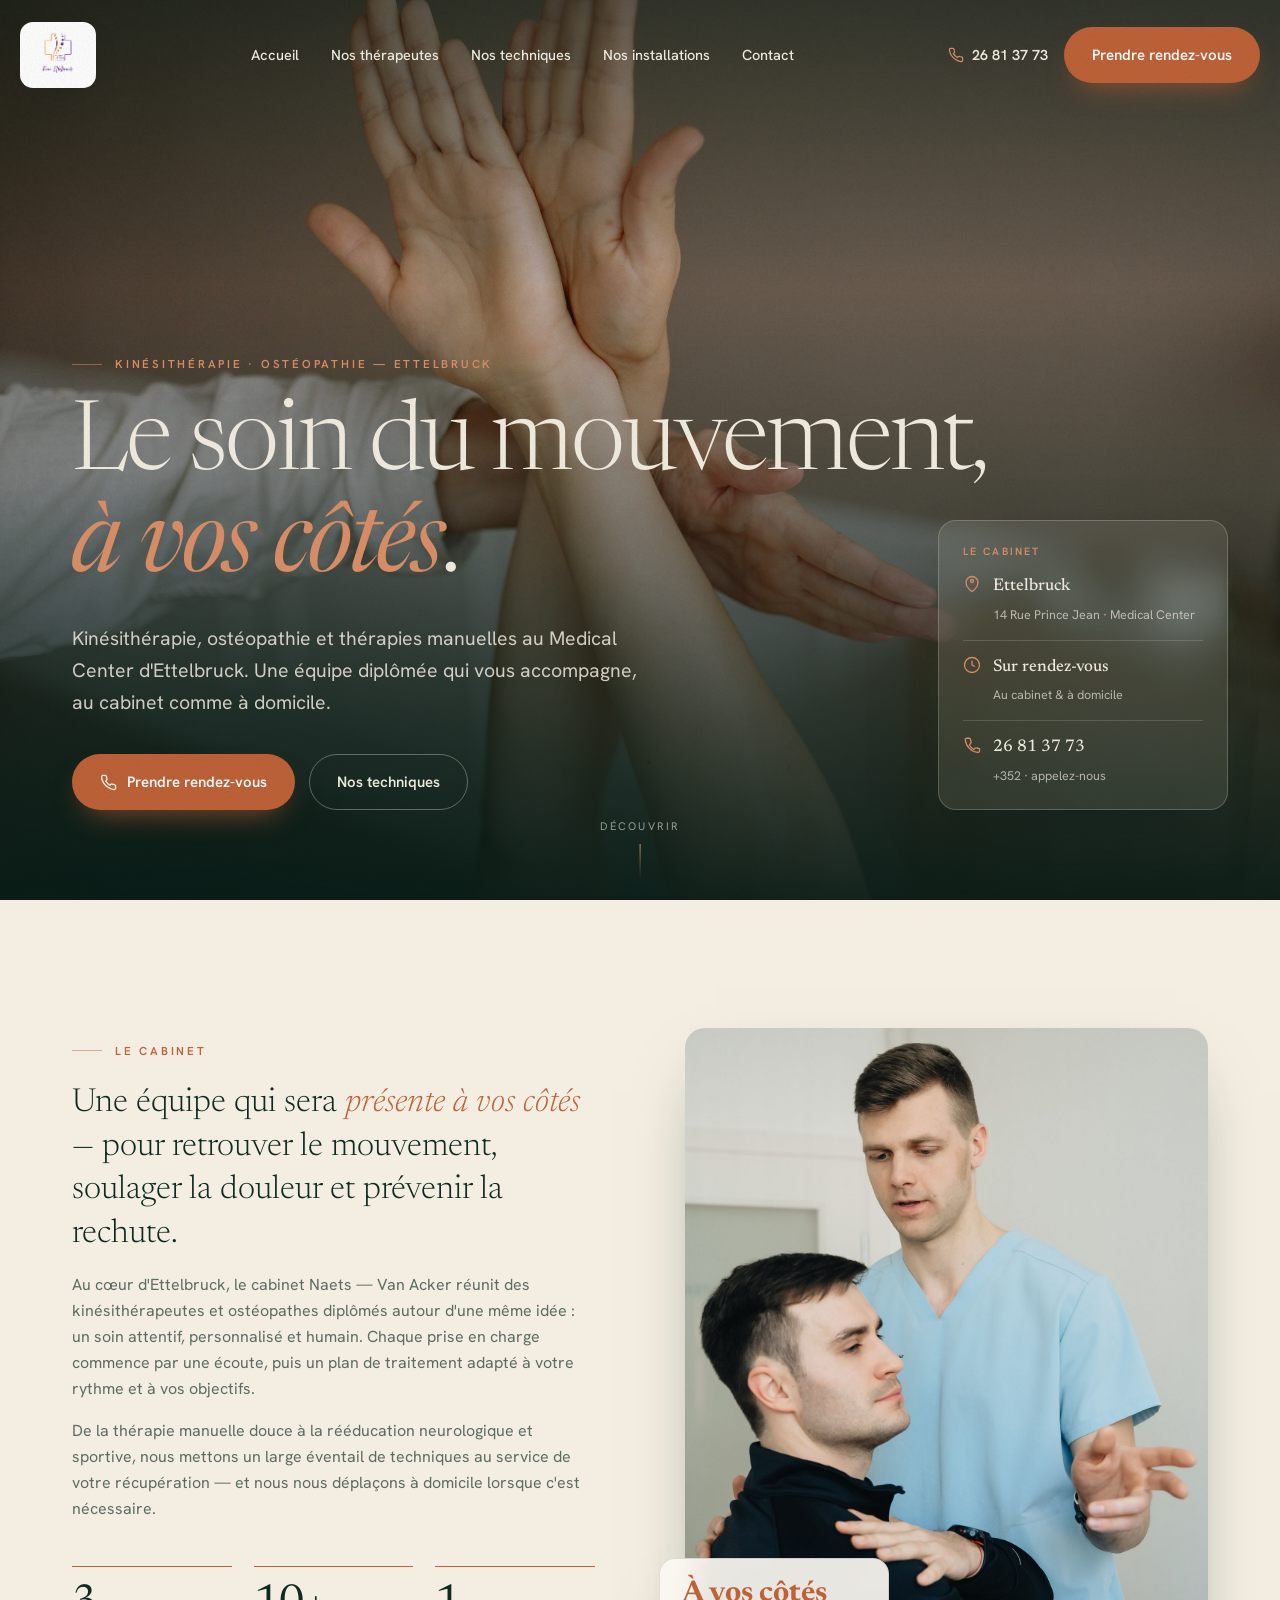
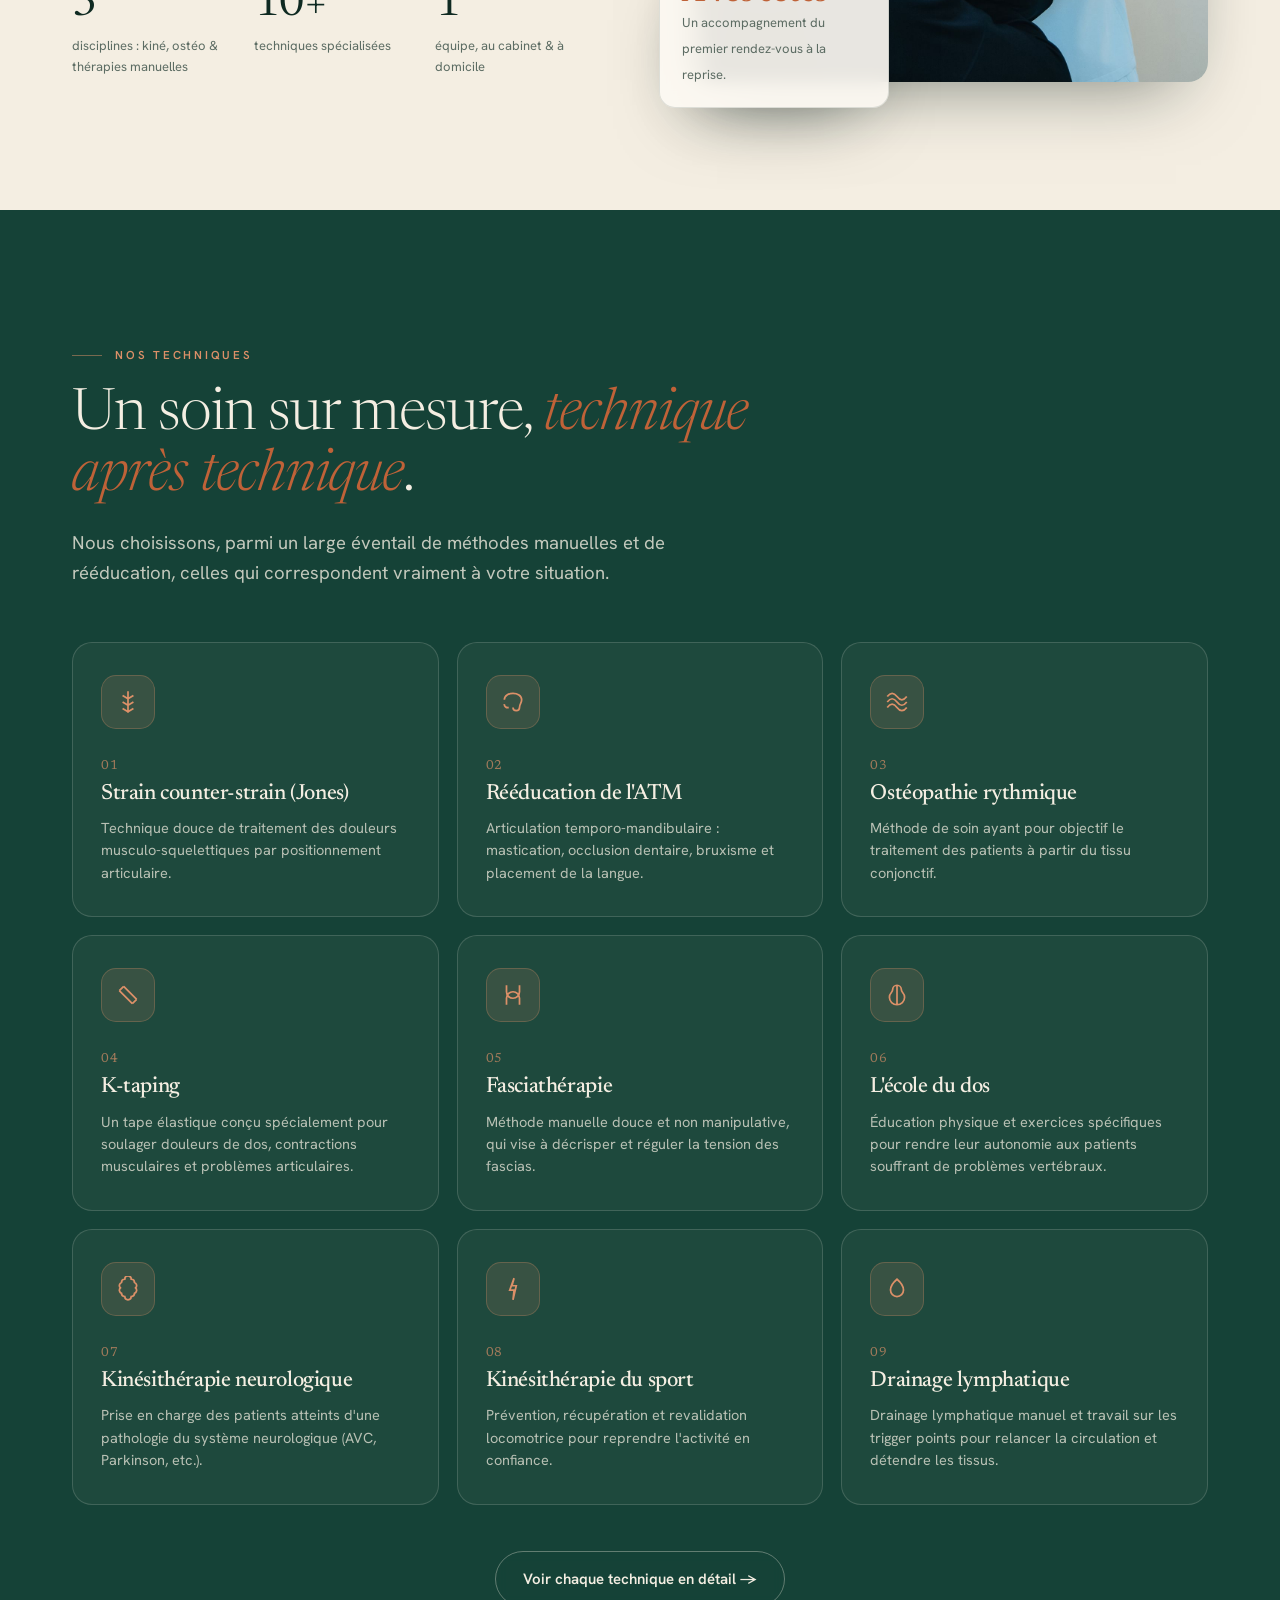
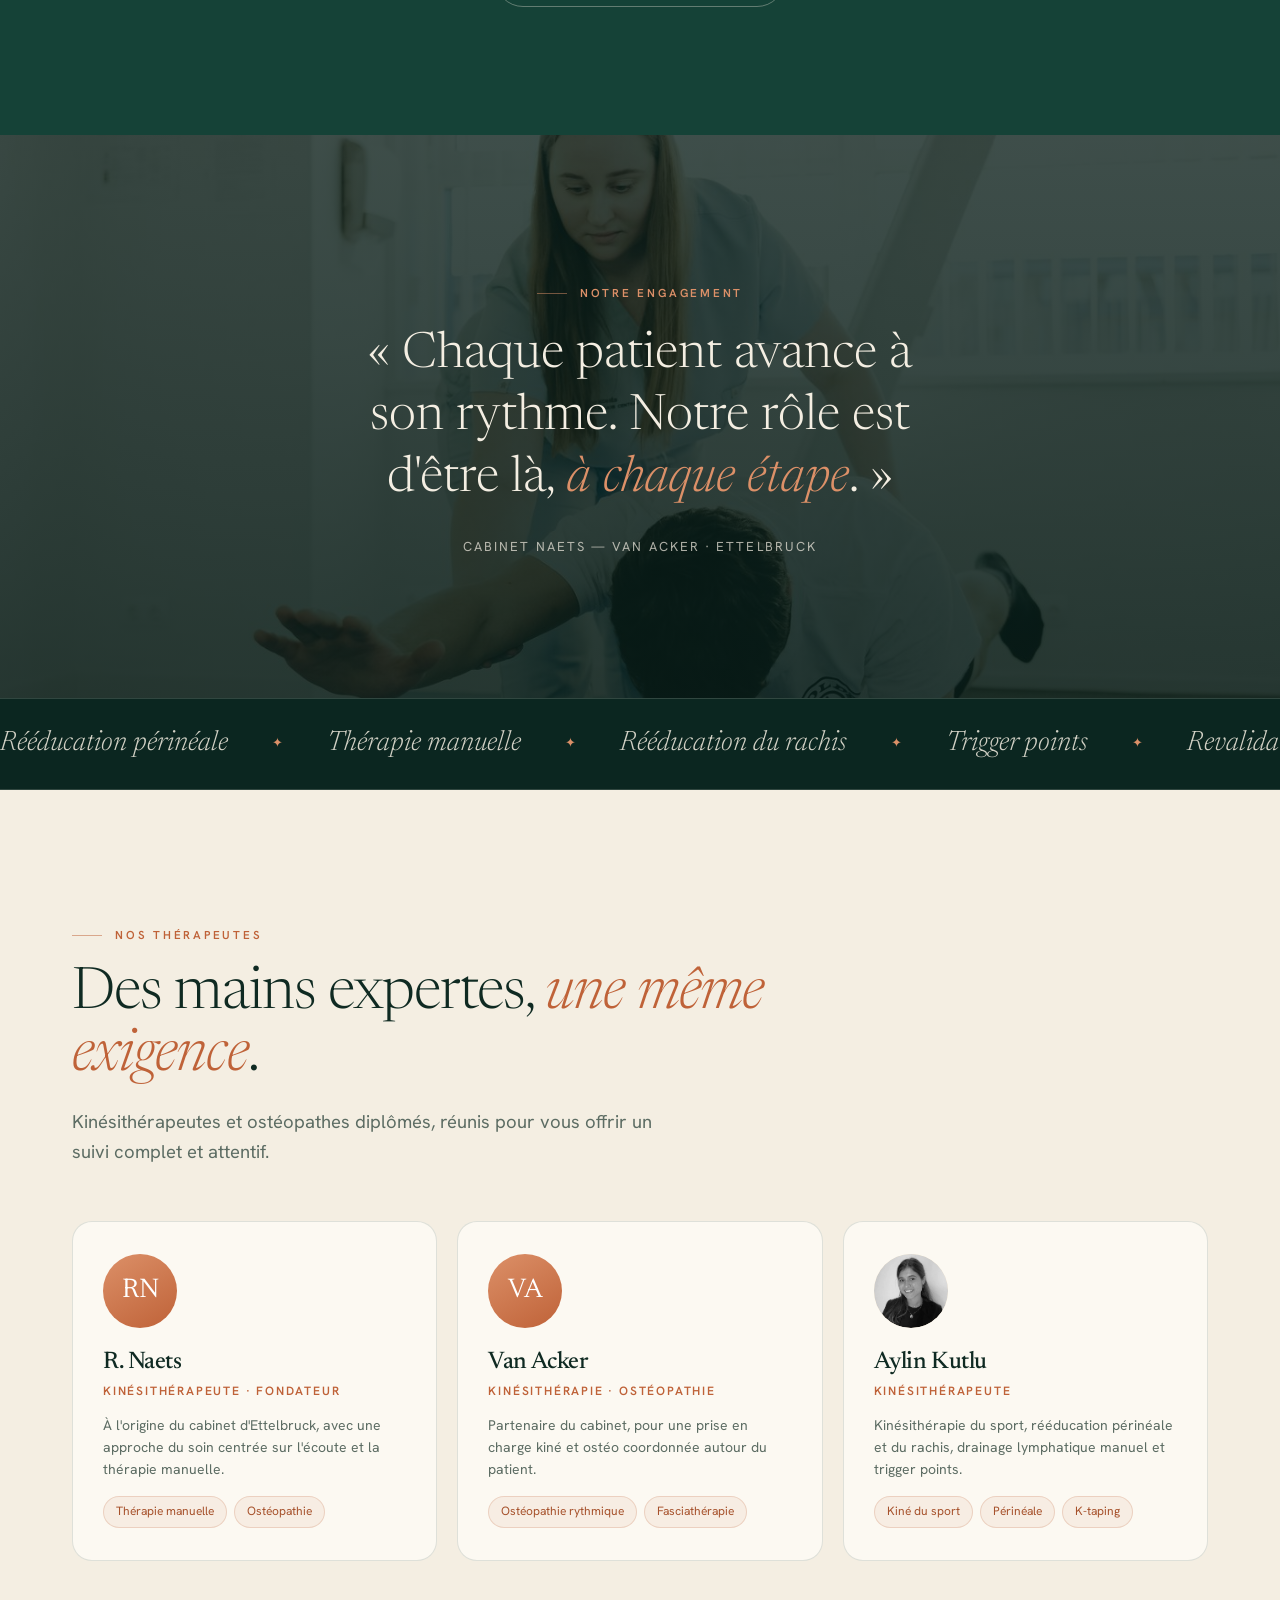
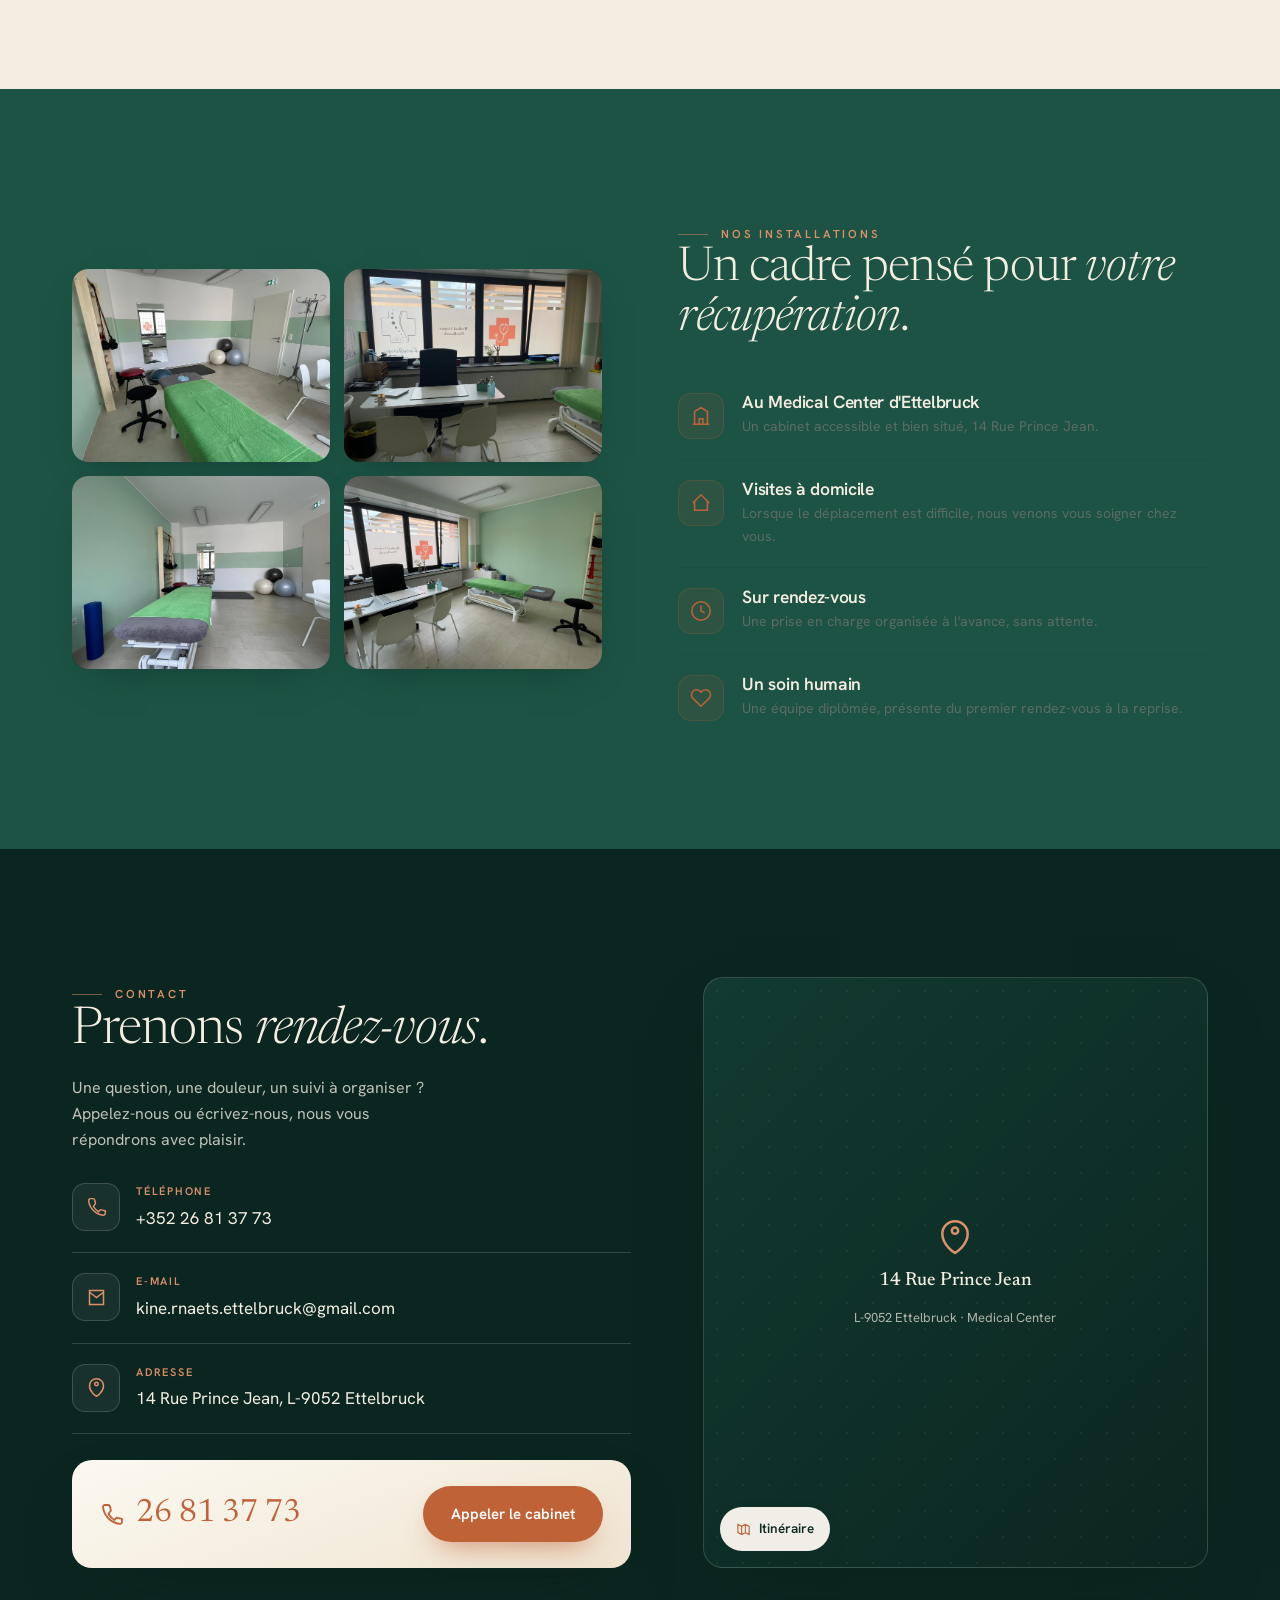
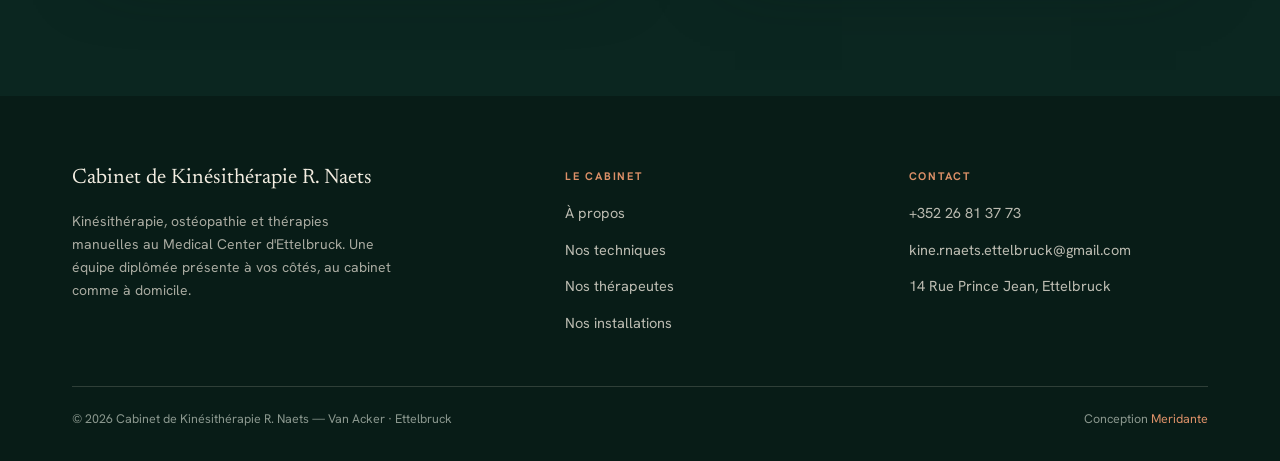
==== commit 82c0a2c6: "Add Nos thérapeutes + Nos installations standalone pages (premium); wire full multi-page nav" ====
--- a/index.html
+++ b/index.html
@@ -21,7 +21,7 @@
   <div class="wrap bar">
     <a class="brand" href="#top" aria-label="Kiné Ettelbruck — Cabinet R. Naets"><span class="logomark"><img src="img/logo.png" alt="Kiné Ettelbruck — Cabinet R. Naets"></span></a>
     <nav class="links">
-      <a href="#top">Accueil</a><a href="#equipe">Nos thérapeutes</a><a href="techniques.html">Nos techniques</a><a href="#cabinet">Nos installations</a><a href="#contact">Contact</a>
+      <a href="#top">Accueil</a><a href="therapeutes.html">Nos thérapeutes</a><a href="techniques.html">Nos techniques</a><a href="installations.html">Nos installations</a><a href="#contact">Contact</a>
     </nav>
     <div class="navcta">
       <a class="tel" href="tel:+35226813773"><svg viewBox="0 0 24 24" fill="none" stroke="currentColor" stroke-width="1.8"><path d="M22 16.9v3a2 2 0 0 1-2.2 2 19.8 19.8 0 0 1-8.6-3.1 19.5 19.5 0 0 1-6-6 19.8 19.8 0 0 1-3.1-8.7A2 2 0 0 1 4.1 2h3a2 2 0 0 1 2 1.7c.1 1 .4 1.9.7 2.8a2 2 0 0 1-.5 2.1L8.1 9.9a16 16 0 0 0 6 6l1.3-1.3a2 2 0 0 1 2.1-.4c.9.3 1.8.6 2.8.7a2 2 0 0 1 1.7 2z"/></svg>26 81 37 73</a>
@@ -33,7 +33,7 @@
 
 <div id="mnav">
   <button class="x" id="mx" aria-label="Fermer">×</button>
-  <a href="#top">Accueil</a><a href="#equipe">Nos thérapeutes</a><a href="techniques.html">Nos techniques</a><a href="#cabinet">Nos installations</a><a href="#contact">Contact</a>
+  <a href="#top">Accueil</a><a href="therapeutes.html">Nos thérapeutes</a><a href="techniques.html">Nos techniques</a><a href="installations.html">Nos installations</a><a href="#contact">Contact</a>
   <a class="btn btn-primary" href="tel:+35226813773">Prendre rendez-vous</a>
 </div>
 
@@ -196,7 +196,7 @@
         <h5>Cabinet de Kinésithérapie R. Naets</h5>
         <p class="muted">Kinésithérapie, ostéopathie et thérapies manuelles au Medical Center d'Ettelbruck. Une équipe diplômée présente à vos côtés, au cabinet comme à domicile.</p>
       </div>
-      <div class="fcol"><b>Le cabinet</b><a href="#approche">À propos</a><a href="#techniques">Techniques</a><a href="#equipe">Thérapeutes</a><a href="#cabinet">Installations</a></div>
+      <div class="fcol"><b>Le cabinet</b><a href="#approche">À propos</a><a href="techniques.html">Nos techniques</a><a href="therapeutes.html">Nos thérapeutes</a><a href="installations.html">Nos installations</a></div>
       <div class="fcol"><b>Contact</b><a href="tel:+35226813773">+352 26 81 37 73</a><a href="mailto:kine.rnaets.ettelbruck@gmail.com">kine.rnaets.ettelbruck@gmail.com</a><a href="https://www.google.com/maps/search/?api=1&query=14+Rue+Prince+Jean+9052+Ettelbruck" target="_blank" rel="noopener">14 Rue Prince Jean, Ettelbruck</a></div>
     </div>
     <div class="fbot"><span>© 2026 Cabinet de Kinésithérapie R. Naets — Van Acker · Ettelbruck</span><span>Conception <a href="#top">Meridante</a></span></div>
--- a/styles.css
+++ b/styles.css
@@ -242,3 +242,35 @@
 .tech .src svg{width:14px;height:14px}
 .tech .srcs{display:flex;flex-wrap:wrap;gap:22px;margin-top:4px}
 @media(max-width:640px){.tech{grid-template-columns:1fr;gap:8px}.tech .num{font-size:44px}}
+
+/* ===== thérapeutes page ===== */
+.profiles{padding-top:8px}
+.profile{display:flex;gap:clamp(28px,5vw,68px);align-items:center;padding:clamp(38px,5vw,64px) 0;border-top:1px solid var(--line)}
+.profile:first-child{border-top:0}
+.profile.rev{flex-direction:row-reverse}
+.pavatar{flex:0 0 clamp(220px,32vw,340px);aspect-ratio:1;border-radius:24px;overflow:hidden;box-shadow:var(--sh);background:linear-gradient(150deg,var(--clay2),var(--clay));display:grid;place-items:center;position:relative}
+.pavatar img{width:100%;height:100%;object-fit:cover}
+.pavatar .mono2{font-family:var(--disp);font-size:clamp(72px,11vw,128px);color:#fff;opacity:.92;line-height:1}
+.pavatar::after{content:"";position:absolute;inset:0;box-shadow:inset 0 0 0 1px rgba(255,255,255,.12);border-radius:24px}
+.pinfo{flex:1;min-width:260px}
+.pinfo .role{font-size:12.5px;letter-spacing:.16em;text-transform:uppercase;color:var(--clay);font-weight:600;margin-top:8px}
+.pinfo h2{font-size:clamp(28px,4vw,44px);font-weight:400;letter-spacing:-.02em}
+.pinfo p{margin-top:16px;color:#43514a;font-size:16.5px;line-height:1.7;max-width:56ch}
+.pinfo .tags{margin-top:20px}
+.values{display:grid;grid-template-columns:repeat(3,1fr);gap:22px;margin-top:52px}
+.value{background:rgba(244,238,226,.04);border:1px solid var(--lineD);border-radius:var(--r);padding:30px 28px}
+.value .vi{width:52px;height:52px;border-radius:14px;background:rgba(220,144,104,.14);border:1px solid rgba(220,144,104,.28);display:grid;place-items:center;color:var(--clay2);margin-bottom:20px}
+.value .vi svg{width:26px;height:26px}
+.value h3{font-size:21px;font-weight:500;color:var(--cream)}
+.value p{margin-top:10px;font-size:14.5px;color:rgba(244,238,226,.72);line-height:1.55}
+
+/* ===== installations page ===== */
+.biggallery{display:grid;grid-template-columns:1fr 1fr;gap:clamp(14px,2vw,20px)}
+.biggallery figure{position:relative;border-radius:var(--r);overflow:hidden;box-shadow:var(--sh);aspect-ratio:4/3;margin:0}
+.biggallery figure img{width:100%;height:100%;object-fit:cover;transition:transform 1.1s cubic-bezier(.2,.7,.3,1)}
+.biggallery figure:hover img{transform:scale(1.06)}
+.biggallery figcaption{position:absolute;left:0;right:0;bottom:0;padding:26px 20px 16px;color:#fff;font-size:13.5px;font-weight:500;
+  background:linear-gradient(transparent,rgba(8,28,23,.72));opacity:0;transform:translateY(8px);transition:.35s}
+.biggallery figure:hover figcaption{opacity:1;transform:none}
+@media(max-width:760px){.profile,.profile.rev{flex-direction:column;text-align:center;align-items:center}.pinfo .tags{justify-content:center}.values{grid-template-columns:1fr}}
+@media(max-width:560px){.biggallery{grid-template-columns:1fr}}
